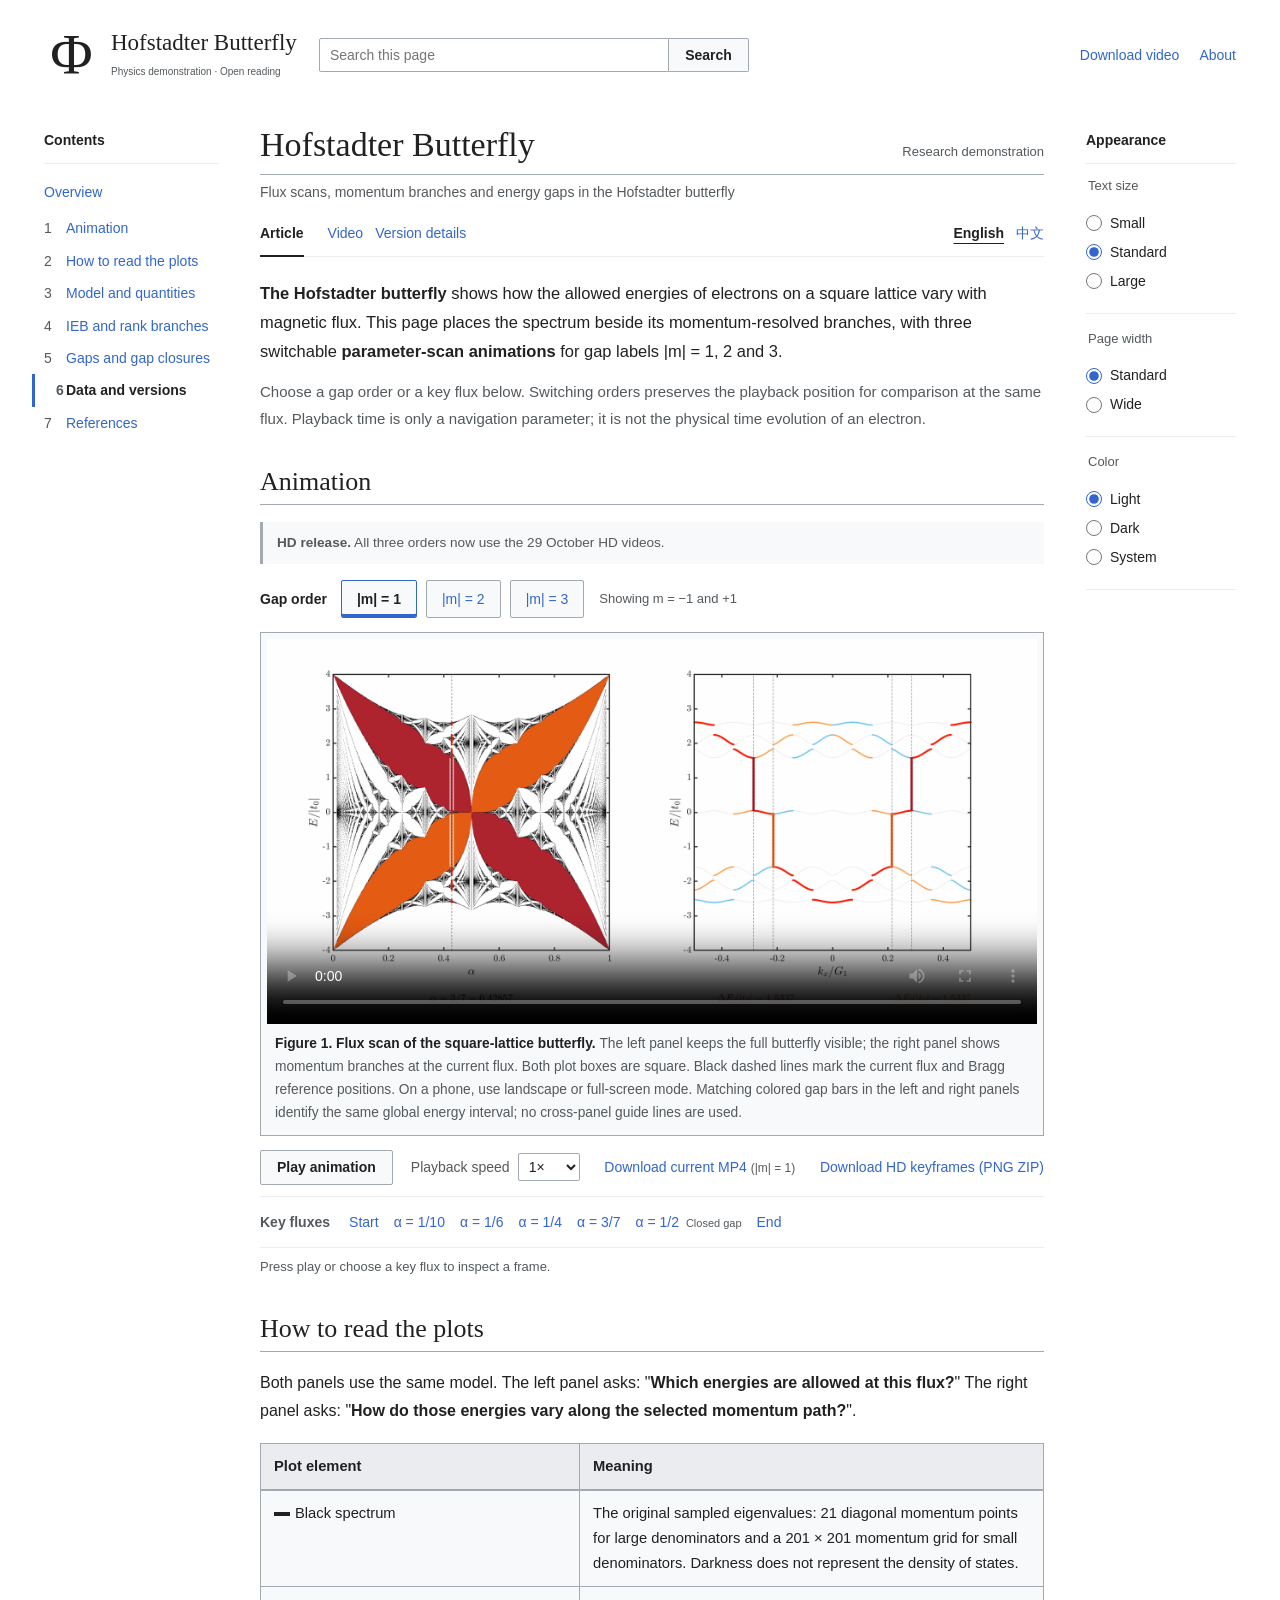
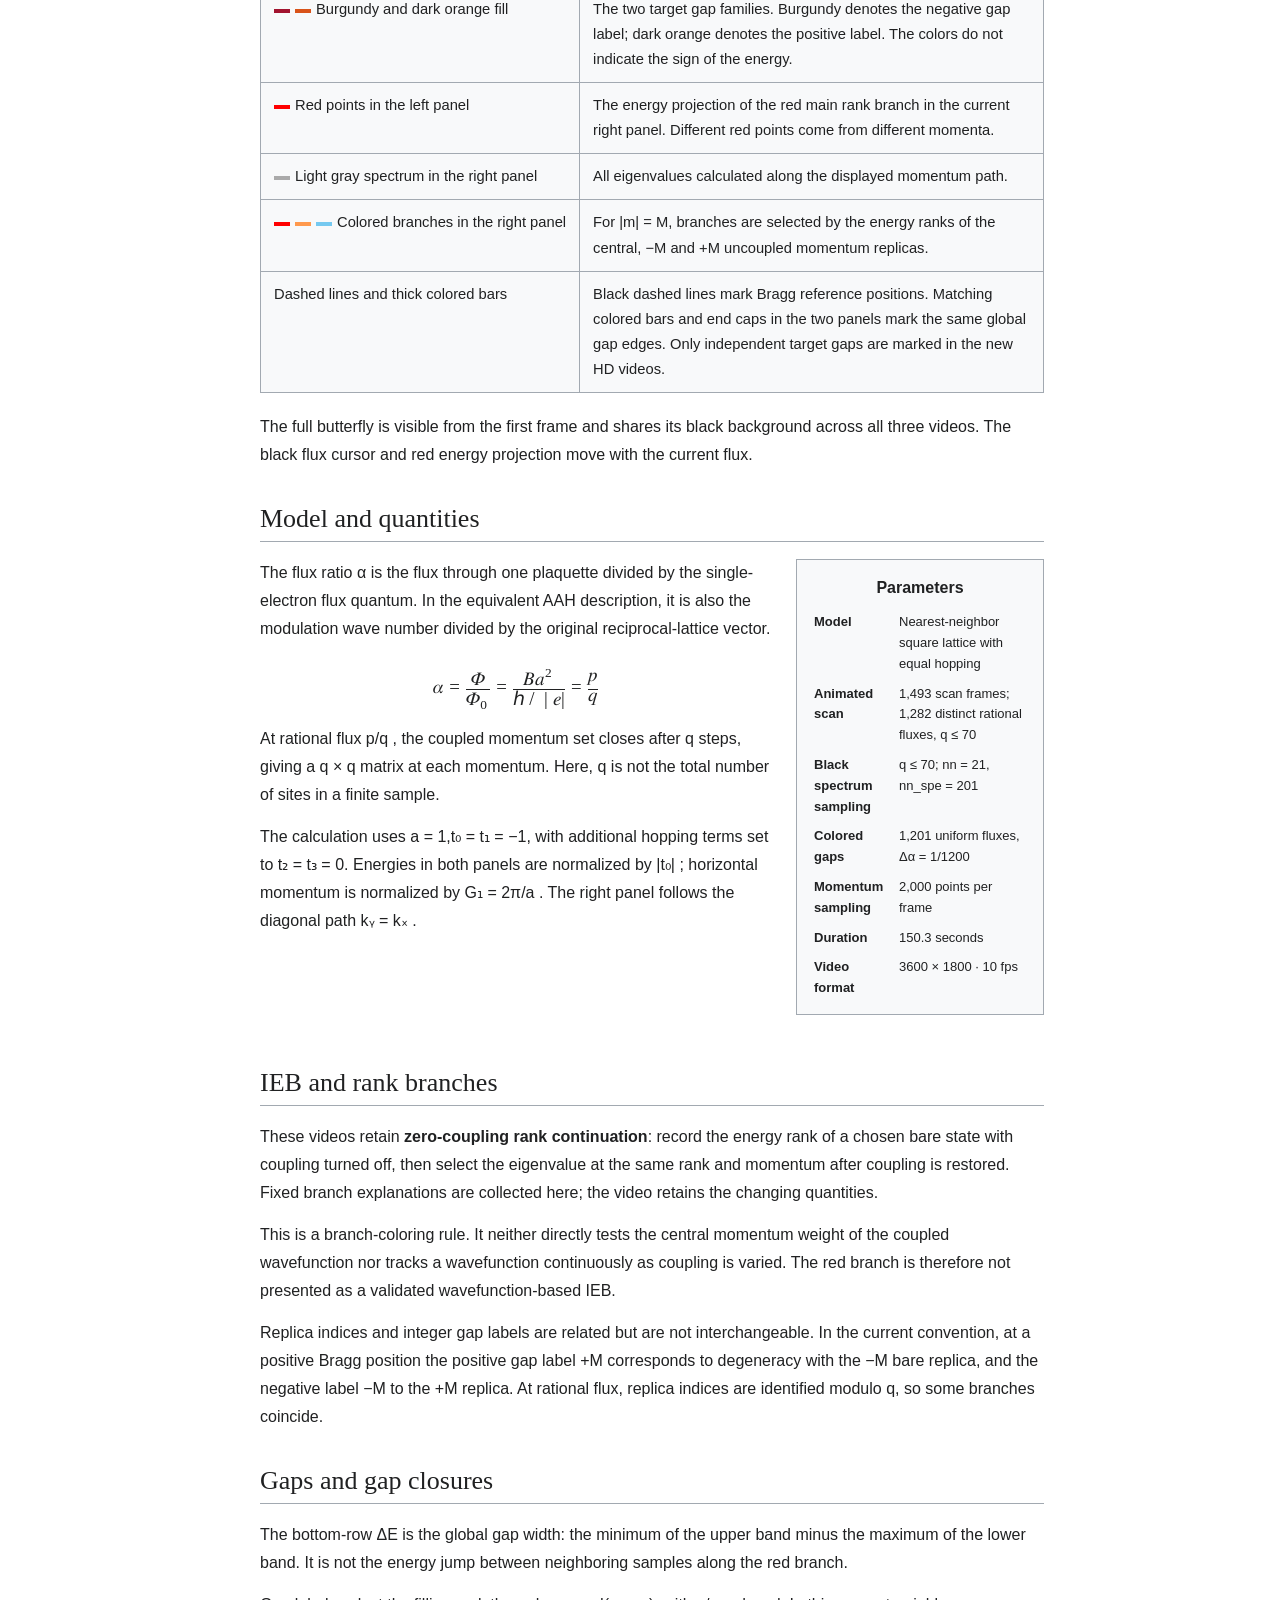
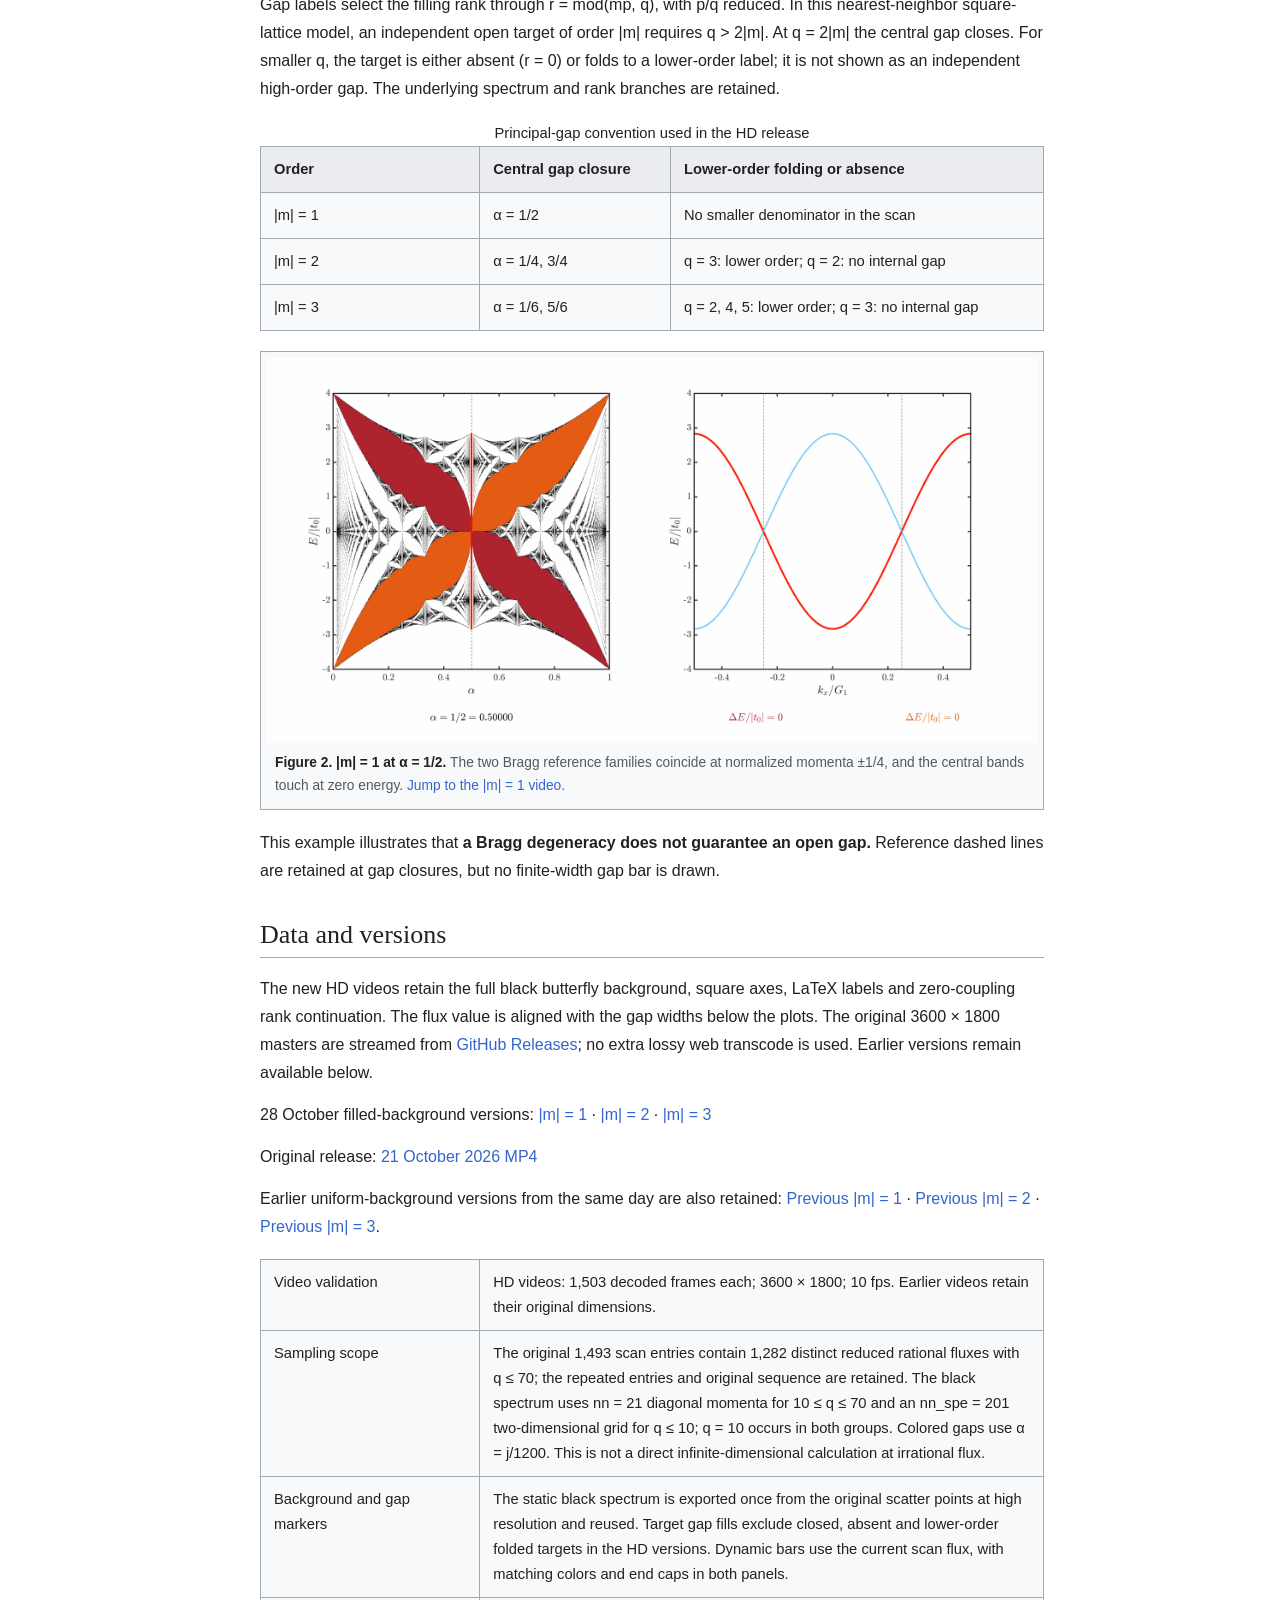
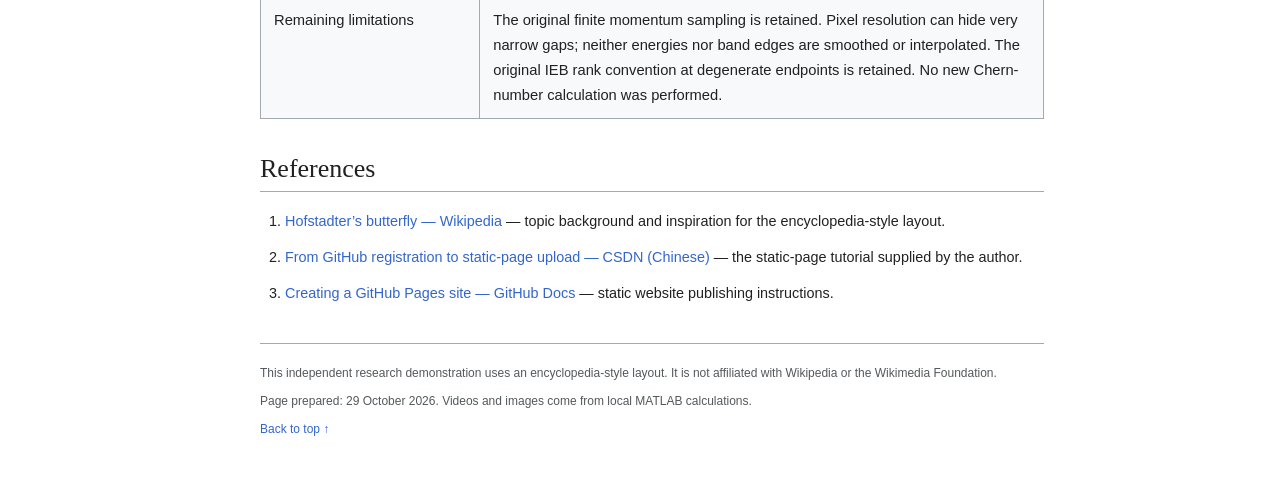
==== index.html @ 7a1a36c1 "Seek exactly to the final MATLAB video frame" ====
<!DOCTYPE html>

<html data-font="standard" data-theme="light" data-width="standard" lang="en">
<head>
<meta charset="utf-8"/>
<meta content="width=device-width, initial-scale=1" name="viewport"/>
<meta content="Explore the Hofstadter butterfly: flux scans, IEB rank branches and global energy gaps." name="description"/>
<meta content="light dark" name="color-scheme"/>
<title>Hofstadter Butterfly · Flux Scan</title>
<link href="assets/favicon.svg" rel="icon" type="image/svg+xml"/>
<link href="style.css?v=20261029-hd3-end" rel="stylesheet"/>
<script defer="" src="app.js?v=20261029-hd3-end"></script>
<link href="index.html" hreflang="en" rel="alternate"/><link href="zh.html" hreflang="zh-CN" rel="alternate"/></head>
<body>
<a class="skip-link" href="#content">Skip to content</a>
<header class="site-header">
<button aria-controls="toc" aria-expanded="false" aria-label="Open contents" class="icon-button mobile-menu" id="toc-toggle">☰</button>
<a aria-label="Hofstadter butterfly home" class="wordmark" href="#top"><span aria-hidden="true" class="brand-symbol">Φ</span><span><strong>Hofstadter Butterfly</strong><small>Physics demonstration · Open reading</small></span></a>
<form class="search" id="search-form" role="search">
<label class="sr-only" for="site-search">Search this page</label>
<input aria-controls="search-results" autocomplete="off" id="site-search" placeholder="Search this page" type="search"/>
<button type="submit">Search</button>
<div class="search-results" hidden="" id="search-results" role="status"></div>
</form>
<nav aria-label="Page tools" class="header-links"><a class="current-video-download" download="" href="https://github.com/Decimator0715/butterfly-spectrum/releases/download/hd-20261029/butterfly-hd-order-1-20261029.mp4">Download video</a><a href="#about">About</a></nav>
<button aria-controls="appearance" aria-expanded="false" aria-label="Appearance settings" class="icon-button appearance-toggle" id="appearance-toggle">Aa</button>
</header>
<div class="page-layout" id="top">
<nav aria-label="Contents" class="contents" id="toc">
<div class="sidebar-title">Contents</div>
<a class="toc-top" href="#top">Overview</a>
<ol>
<li><a href="#demonstration">Animation</a></li>
<li><a href="#reading">How to read the plots</a></li>
<li><a href="#model">Model and quantities</a></li>
<li><a href="#ieb">IEB and rank branches</a></li>
<li><a href="#gaps">Gaps and gap closures</a></li>
<li><a href="#provenance">Data and versions</a></li>
<li><a href="#references">References</a></li>
</ol>
</nav>
<main id="content">
<div class="article-heading"><h1>Hofstadter Butterfly</h1><span class="article-kind">Research demonstration</span></div>
<p class="subtitle">Flux scans, momentum branches and energy gaps in the Hofstadter butterfly</p>
<div class="article-tabs"><nav aria-label="Article views"><a class="selected" href="#top">Article</a><a href="#demonstration">Video</a></nav><a href="#provenance">Version details</a><nav aria-label="Language / 语言" class="language-switch"><a aria-current="page" data-language="en" href="index.html" hreflang="en" lang="en">English</a><a data-language="zh" href="zh.html" hreflang="zh-CN" lang="zh-CN">中文</a></nav></div>
<p class="lead"><strong>The Hofstadter butterfly</strong> shows how the allowed energies of electrons on a square lattice vary with magnetic flux. This page places the spectrum beside its momentum-resolved branches, with three switchable <strong>parameter-scan animations</strong> for gap labels |m| = 1, 2 and 3.</p>
<p class="intro-note">Choose a gap order or a key flux below. Switching orders preserves the playback position for comparison at the same flux. Playback time is only a navigation parameter; it is not the physical time evolution of an electron.</p>
<section aria-labelledby="demonstration-heading" data-search="animation video playback flux scan" id="demonstration">
<h2 id="demonstration-heading" tabindex="-1">Animation</h2>
<p class="version-note" id="video-version-note"><strong>HD release.</strong> All three orders now use the 29 October HD videos.</p><div aria-label="Choose gap order" class="order-switcher" role="group">
<span class="order-label">Gap order</span>
<button aria-pressed="true" data-format="3600 × 1800 · 10 fps" data-keyframes="assets/butterfly-hd-keyframes-1-20261029.zip" data-order="1" data-poster="assets/butterfly-hd-order-1-20261029.png" data-time-offset="1" data-video="https://github.com/Decimator0715/butterfly-spectrum/releases/download/hd-20261029/butterfly-hd-order-1-20261029.mp4" type="button">|m| = 1</button>
<button aria-pressed="false" data-format="3600 × 1800 · 10 fps" data-keyframes="assets/butterfly-hd-keyframes-2-20261029.zip" data-order="2" data-poster="assets/butterfly-hd-order-2-20261029.png" data-time-offset="1" data-video="https://github.com/Decimator0715/butterfly-spectrum/releases/download/hd-20261029/butterfly-hd-order-2-20261029.mp4" type="button">|m| = 2</button>
<button aria-pressed="false" data-format="3600 × 1800 · 10 fps" data-keyframes="assets/butterfly-hd-keyframes-3-20261029.zip" data-order="3" data-poster="assets/butterfly-hd-order-3-20261029.png" data-time-offset="1" data-video="https://github.com/Decimator0715/butterfly-spectrum/releases/download/hd-20261029/butterfly-hd-order-3-20261029.mp4" type="button">|m| = 3</button>
<span id="order-description">Showing m = −1 and +1</span>
</div>
<figure class="video-figure">
<video aria-describedby="video-caption" controls="" id="butterfly-video" playsinline="" poster="assets/butterfly-hd-order-1-20261029.png" preload="metadata">
<source src="https://github.com/Decimator0715/butterfly-spectrum/releases/download/hd-20261029/butterfly-hd-order-1-20261029.mp4" type="video/mp4"/>
            Your browser cannot play the embedded video. Use the MP4 download link below.
          </video>
<figcaption id="video-caption"><strong>Figure 1. Flux scan of the square-lattice butterfly. </strong>The left panel keeps the full butterfly visible; the right panel shows momentum branches at the current flux. Both plot boxes are square. Black dashed lines mark the current flux and Bragg reference positions. On a phone, use landscape or full-screen mode. Matching colored gap bars in the left and right panels identify the same global energy interval; no cross-panel guide lines are used.</figcaption>
</figure>
<div class="player-toolbar">
<button class="wiki-button" id="play-toggle" type="button">Play animation</button>
<label class="rate-label">Playback speed  <select aria-label="Playback speed" id="playback-rate"><option value="0.5">0.5×</option><option selected="" value="1">1×</option><option value="1.5">1.5×</option><option value="2">2×</option></select></label>
<a class="download-link current-video-download" download="" href="https://github.com/Decimator0715/butterfly-spectrum/releases/download/hd-20261029/butterfly-hd-order-1-20261029.mp4">Download current MP4  <span id="download-order">(|m| = 1)</span></a>
<a class="download-link" download="" href="assets/butterfly-hd-keyframes-1-20261029.zip" id="keyframe-download">Download HD keyframes (PNG ZIP)</a></div>
<div aria-label="Jump to key flux" class="chapter-navigation">
<span class="chapter-label">Key fluxes</span>
<button data-base-time="0.15" data-label="Start: α = 1/70" data-time="0.15" type="button">Start</button>
<button data-base-time="14.75" data-label="α = 1/10" data-time="15.75" type="button">α = 1/10</button>
<button data-base-time="24.95" data-label="α = 1/6" data-time="25.95" type="button">α = 1/6</button>
<button data-base-time="37.35" data-label="α = 1/4" data-time="38.35" type="button">α = 1/4</button>
<button data-base-time="64.05" data-label="α = 3/7" data-time="65.05" type="button">α = 3/7</button>
<button data-base-time="74.75" data-label="α = 1/2" data-time="75.75" type="button">α = 1/2 <small id="half-flux-state">Closed gap</small></button>
<button data-base-time="149.35" data-label="End: α = 69/70" data-time="150.35" type="button">End</button>
</div>
<p aria-live="polite" class="player-status" id="player-status" role="status">Press play or choose a key flux to inspect a frame.</p>
<noscript><p>JavaScript is disabled. Play the default video or download  <a href="https://github.com/Decimator0715/butterfly-spectrum/releases/download/hd-20261029/butterfly-hd-order-1-20261029.mp4">|m| = 1</a>,<a href="https://github.com/Decimator0715/butterfly-spectrum/releases/download/hd-20261029/butterfly-hd-order-2-20261029.mp4">|m| = 2</a>,<a href="https://github.com/Decimator0715/butterfly-spectrum/releases/download/hd-20261029/butterfly-hd-order-3-20261029.mp4">|m| = 3</a>.</p></noscript>
</section>
<section aria-labelledby="reading-heading" data-search="guide colors branches spectrum legend" id="reading">
<h2 id="reading-heading" tabindex="-1">How to read the plots</h2>
<p>Both panels use the same model. The left panel asks: "<strong>Which energies are allowed at this flux?</strong>" The right panel asks: "<strong>How do those energies vary along the selected momentum path?</strong>".</p>
<table class="wikitable legend-table"><caption class="sr-only">Plot elements and their physical meaning</caption><thead><tr><th scope="col">Plot element</th><th scope="col">Meaning</th></tr></thead><tbody>
<tr><th scope="row"><span class="swatch black"></span>Black spectrum</th><td>The original sampled eigenvalues: 21 diagonal momentum points for large denominators and a 201 × 201 momentum grid for small denominators. Darkness does not represent the density of states.</td></tr>
<tr><th scope="row"><span class="swatch wine"></span><span class="swatch orange"></span>Burgundy and dark orange fill</th><td>The two target gap families. Burgundy denotes the negative gap label; dark orange denotes the positive label. The colors do not indicate the sign of the energy.</td></tr>
<tr><th scope="row"><span class="swatch red"></span>Red points in the left panel</th><td>The energy projection of the red main rank branch in the current right panel. Different red points come from different momenta.</td></tr>
<tr><th scope="row"><span class="swatch gray"></span>Light gray spectrum in the right panel</th><td>All eigenvalues calculated along the displayed momentum path.</td></tr>
<tr><th scope="row"><span class="swatch red"></span><span class="swatch peach"></span><span class="swatch cyan"></span>Colored branches in the right panel</th><td>For |m| = M, branches are selected by the energy ranks of the central, −M and +M uncoupled momentum replicas.</td></tr>
<tr><th scope="row">Dashed lines and thick colored bars</th><td>Black dashed lines mark Bragg reference positions. Matching colored bars and end caps in the two panels mark the same global gap edges. Only independent target gaps are marked in the new HD videos.</td></tr>
</tbody></table>
<p>The full butterfly is visible from the first frame and shares its black background across all three videos. The black flux cursor and red energy projection move with the current flux.</p>
</section>
<section aria-labelledby="model-heading" data-search="model parameters alpha flux Harper units energy momentum" id="model">
<h2 id="model-heading" tabindex="-1">Model and quantities</h2>
<aside aria-label="Demonstration parameters" class="infobox"><h3>Parameters</h3><dl><dt>Model</dt><dd>Nearest-neighbor square lattice with equal hopping</dd><dt>Animated scan</dt><dd>1,493 scan frames; 1,282 distinct rational fluxes, q ≤ 70</dd><dt>Black spectrum sampling</dt><dd>q ≤ 70; nn = 21, nn_spe = 201</dd><dt>Colored gaps</dt><dd>1,201 uniform fluxes, Δα = 1/1200</dd><dt>Momentum sampling</dt><dd>2,000 points per frame</dd><dt>Duration</dt><dd>150.3 seconds</dd><dt>Video format</dt><dd id="video-format-value">3600 × 1800 · 10 fps</dd></dl></aside>
<p>The flux ratio  <var>α</var>  is the flux through one plaquette divided by the single-electron flux quantum. In the equivalent AAH description, it is also the modulation wave number divided by the original reciprocal-lattice vector.</p>
<div aria-label="Alpha equals flux divided by the flux quantum, and p divided by q" class="equation"><math display="block" xmlns="http://www.w3.org/1998/Math/MathML"><mi>α</mi><mo>=</mo><mfrac><mi>Φ</mi><msub><mi>Φ</mi><mn>0</mn></msub></mfrac><mo>=</mo><mfrac><mrow><mi>B</mi><msup><mi>a</mi><mn>2</mn></msup></mrow><mrow><mi>h</mi><mo>/</mo><mo>|</mo><mi>e</mi><mo>|</mo></mrow></mfrac><mo>=</mo><mfrac><mi>p</mi><mi>q</mi></mfrac></math></div>
<p>At rational flux  <var>p/q</var> , the coupled momentum set closes after  <var>q</var>  steps, giving a  <var>q × q</var>  matrix at each momentum. Here,  <var>q</var>  is not the total number of sites in a finite sample.</p>
<p>The calculation uses  <var>a = 1</var>,<var>t₀ = t₁ = −1</var>, with additional hopping terms set to  <var>t₂ = t₃ = 0</var>. Energies in both panels are normalized by  <var>|t₀|</var> ; horizontal momentum is normalized by  <var>G₁ = 2π/a</var> . The right panel follows the diagonal path  <var>kᵧ = kₓ</var> .</p>
</section>
<section aria-labelledby="ieb-heading" data-search="IEB rank branches replicas zero coupling weights" id="ieb">
<h2 id="ieb-heading" tabindex="-1">IEB and rank branches</h2>
<p>These videos retain <strong>zero-coupling rank continuation</strong>: record the energy rank of a chosen bare state with coupling turned off, then select the eigenvalue at the same rank and momentum after coupling is restored. Fixed branch explanations are collected here; the video retains the changing quantities.</p>
<p>This is a branch-coloring rule. It neither directly tests the central momentum weight of the coupled wavefunction nor tracks a wavefunction continuously as coupling is varied. The red branch is therefore not presented as a validated wavefunction-based IEB.</p>
<p>Replica indices and integer gap labels are related but are not interchangeable. In the current convention, at a positive Bragg position the positive gap label +M corresponds to degeneracy with the −M bare replica, and the negative label −M to the +M replica. At rational flux, replica indices are identified modulo q, so some branches coincide.</p>
</section>
<section aria-labelledby="gaps-heading" data-search="gap gaps closure Bragg half flux delta energy" id="gaps">
<h2 id="gaps-heading" tabindex="-1">Gaps and gap closures</h2>
<p>The bottom-row  <var>ΔE</var>  is the global gap width: the minimum of the upper band minus the maximum of the lower band. It is not the energy jump between neighboring samples along the red branch.</p>
<p>Gap labels select the filling rank through r = mod(mp, q), with p/q reduced. In this nearest-neighbor square-lattice model, an independent open target of order |m| requires q &gt; 2|m|. At q = 2|m| the central gap closes. For smaller q, the target is either absent (r = 0) or folds to a lower-order label; it is not shown as an independent high-order gap. The underlying spectrum and rank branches are retained.</p>
<table class="wikitable"><caption>Principal-gap convention used in the HD release</caption><thead><tr><th>Order</th><th>Central gap closure</th><th>Lower-order folding or absence</th></tr></thead><tbody><tr><th>|m| = 1</th><td>α = 1/2</td><td>No smaller denominator in the scan</td></tr><tr><th>|m| = 2</th><td>α = 1/4, 3/4</td><td>q = 3: lower order; q = 2: no internal gap</td></tr><tr><th>|m| = 3</th><td>α = 1/6, 5/6</td><td>q = 2, 4, 5: lower order; q = 3: no internal gap</td></tr></tbody></table>
<figure class="example-figure"><img alt="Half flux: two branches touch at zero energy; both target gap widths are zero." height="1800" loading="lazy" src="assets/butterfly-hd-order-1-half-20261029.png" width="3600"/><figcaption><strong>Figure 2. |m| = 1 at α = 1/2. </strong>The two Bragg reference families coincide at normalized momenta ±1/4, and the central bands touch at zero energy. <a data-seek="75.75" data-seek-order="1" href="#demonstration">Jump to the |m| = 1 video</a>.</figcaption></figure>
<p>This example illustrates that <strong>a Bragg degeneracy does not guarantee an open gap.</strong> Reference dashed lines are retained at gap closures, but no finite-width gap bar is drawn.</p>
</section>
<section aria-labelledby="provenance-heading" data-search="data version sampling validation source" id="provenance">
<h2 id="provenance-heading" tabindex="-1">Data and versions</h2>
<p>The new HD videos retain the full black butterfly background, square axes, LaTeX labels and zero-coupling rank continuation. The flux value is aligned with the gap widths below the plots. The original 3600 × 1800 masters are streamed from <a href="https://github.com/Decimator0715/butterfly-spectrum/releases/tag/hd-20261029">GitHub Releases</a>; no extra lossy web transcode is used. Earlier versions remain available below.</p><p>28 October filled-background versions: <a download="" href="assets/butterfly-filled-order-1-20261028.mp4">|m| = 1</a> · <a download="" href="assets/butterfly-filled-order-2-20261028.mp4">|m| = 2</a> · <a download="" href="assets/butterfly-filled-order-3-20261028.mp4">|m| = 3</a></p><p>Original release: <a download="" href="assets/butterfly-spectrum.mp4">21 October 2026 MP4</a></p>
<p>Earlier uniform-background versions from the same day are also retained: <a download="" href="assets/butterfly-order-1-20261028.mp4">Previous |m| = 1</a> · <a download="" href="assets/butterfly-order-2-20261028.mp4">Previous |m| = 2</a> · <a download="" href="assets/butterfly-order-3-20261028.mp4">Previous |m| = 3</a>.</p>
<table class="wikitable"><tbody><tr><th scope="row">Video validation</th><td>HD videos: 1,503 decoded frames each; 3600 × 1800; 10 fps. Earlier videos retain their original dimensions.</td></tr><tr><th scope="row">Sampling scope</th><td>The original 1,493 scan entries contain 1,282 distinct reduced rational fluxes with q ≤ 70; the repeated entries and original sequence are retained. The black spectrum uses nn = 21 diagonal momenta for 10 ≤ q ≤ 70 and an nn_spe = 201 two-dimensional grid for q ≤ 10; q = 10 occurs in both groups. Colored gaps use α = j/1200. This is not a direct infinite-dimensional calculation at irrational flux.</td></tr><tr><th scope="row">Background and gap markers</th><td>The static black spectrum is exported once from the original scatter points at high resolution and reused. Target gap fills exclude closed, absent and lower-order folded targets in the HD versions. Dynamic bars use the current scan flux, with matching colors and end caps in both panels.</td></tr><tr><th scope="row">Remaining limitations</th><td>The original finite momentum sampling is retained. Pixel resolution can hide very narrow gaps; neither energies nor band edges are smoothed or interpolated. The original IEB rank convention at degenerate endpoints is retained. No new Chern-number calculation was performed.</td></tr></tbody></table>
</section>
<section aria-labelledby="references-heading" data-search="references links GitHub Pages tutorial wiki" id="references">
<h2 id="references-heading" tabindex="-1">References</h2>
<ol class="references"><li><a href="https://en.wikipedia.org/wiki/Hofstadter%27s_butterfly" rel="noopener noreferrer" target="_blank">Hofstadter’s butterfly — Wikipedia</a> — topic background and inspiration for the encyclopedia-style layout.</li><li><a href="https://blog.csdn.net/qq_52793095/article/details/134743440" rel="noopener noreferrer" target="_blank">From GitHub registration to static-page upload — CSDN (Chinese)</a> — the static-page tutorial supplied by the author.</li><li><a href="https://docs.github.com/en/pages/getting-started-with-github-pages/creating-a-github-pages-site" rel="noopener noreferrer" target="_blank">Creating a GitHub Pages site — GitHub Docs</a> — static website publishing instructions.</li></ol>
</section>
<footer class="article-footer" id="about"><p>This independent research demonstration uses an encyclopedia-style layout. It is not affiliated with Wikipedia or the Wikimedia Foundation.</p><p>Page prepared: <time datetime="2026-10-29">29 October 2026</time>. Videos and images come from local MATLAB calculations.</p><a href="#top">Back to top ↑</a></footer>
</main>
<aside aria-label="Appearance settings" class="appearance" id="appearance">
<div class="sidebar-title">Appearance</div>
<fieldset><legend>Text size</legend><label><input name="font" type="radio" value="small"/>Small</label><label><input checked="" name="font" type="radio" value="standard"/>Standard</label><label><input name="font" type="radio" value="large"/>Large</label></fieldset>
<fieldset><legend>Page width</legend><label><input checked="" name="width" type="radio" value="standard"/>Standard</label><label><input name="width" type="radio" value="wide"/>Wide</label></fieldset>
<fieldset><legend>Color</legend><label><input checked="" name="theme" type="radio" value="light"/>Light</label><label><input name="theme" type="radio" value="dark"/>Dark</label><label><input name="theme" type="radio" value="system"/>System</label></fieldset>
</aside>
</div>
<button aria-label="Close sidebar" class="page-backdrop" hidden="" id="page-backdrop"></button>
</body>
</html>
---- style.css ----
/* Buildless, local-first encyclopedia layout. All fonts use local fallbacks. */
:root{--background:#fff;--surface:#f8f9fa;--text:#202122;--muted:#54595d;--border:#a2a9b1;--subtle:#eaecf0;--link:#36c;--link-hover:#447ff5;--active:#36c;--body-size:16px;--page-width:1536px;color-scheme:light}
html[data-theme=dark]{--background:#101418;--surface:#20262c;--text:#eaecf0;--muted:#b4bdc4;--border:#72777d;--subtle:#40464d;--link:#88a3e8;--link-hover:#b5c8ff;--active:#88a3e8;color-scheme:dark}
@media(prefers-color-scheme:dark){html[data-theme=system]{--background:#101418;--surface:#20262c;--text:#eaecf0;--muted:#b4bdc4;--border:#72777d;--subtle:#40464d;--link:#88a3e8;--link-hover:#b5c8ff;--active:#88a3e8;color-scheme:dark}}
html[data-font=small]{--body-size:14px}html[data-font=large]{--body-size:18px}html[data-width=wide]{--page-width:1840px}
*{box-sizing:border-box}html{scroll-behavior:smooth;scroll-padding-top:30px}body{margin:0;background:var(--background);color:var(--text);font:var(--body-size)/1.75 -apple-system,BlinkMacSystemFont,"Segoe UI","Microsoft YaHei","Noto Sans CJK SC",sans-serif}
a{color:var(--link);text-decoration:none}a:hover{text-decoration:underline}button,input,select{font:inherit}button,a,input,select{touch-action:manipulation}button{cursor:pointer}button:disabled{cursor:wait;opacity:.6}button:focus-visible,a:focus-visible,input:focus-visible,select:focus-visible{outline:2px solid var(--active);outline-offset:3px}
.sr-only{position:absolute;width:1px;height:1px;padding:0;overflow:hidden;clip:rect(0,0,0,0);white-space:nowrap;border:0}.skip-link{position:fixed;top:-70px;left:20px;background:var(--background);z-index:100;padding:8px 14px;border:1px solid var(--border)}.skip-link:focus{top:12px}
.site-header{max-width:var(--page-width);padding:24px 44px 26px;margin:auto;display:flex;align-items:center;gap:36px;min-height:112px}.wordmark{display:flex;align-items:center;gap:12px;flex-shrink:0;color:var(--text)}.wordmark:hover{text-decoration:none}.brand-symbol{font:58px/.9 Georgia,"Times New Roman",serif;color:var(--text);width:55px;text-align:center}.wordmark strong{display:block;font:27px/1.2 Georgia,"Songti SC",SimSun,serif;letter-spacing:4px}.wordmark small{display:block;font-size:11px;letter-spacing:1px;color:var(--muted);margin-top:6px}
.search{position:relative;display:flex;width:min(430px,38vw);margin-left:22px;height:34px}.search input{border:1px solid var(--border);background:var(--background);color:var(--text);width:100%;min-width:70px;padding:4px 10px;font-size:14px;border-radius:2px 0 0 2px}.search button,.wiki-button{border:1px solid var(--border);background:var(--surface);color:var(--text);font-weight:600;padding:4px 16px;border-radius:0 2px 2px 0;white-space:nowrap;font-size:14px}.search button{border-left:0}.search button:hover,.wiki-button:hover{background:var(--subtle)}.search-results{position:absolute;top:39px;left:0;right:0;background:var(--background);border:1px solid var(--border);padding:10px 14px;font-size:14px;z-index:30;box-shadow:0 2px 5px #0002}.search-results a{display:block;padding:4px 0}.header-links{margin-left:auto;display:flex;gap:20px;font-size:14px;white-space:nowrap}.icon-button{border:0;background:transparent;color:var(--text);padding:6px 8px;font-size:20px;line-height:1.2}.mobile-menu,.appearance-toggle{display:none}
.page-layout{max-width:var(--page-width);margin:auto;padding:10px 44px 60px;display:grid;grid-template-columns:174px minmax(0,1fr) 150px;gap:42px;align-items:start}.contents,.appearance{position:sticky;top:30px;font-size:14px;line-height:1.5;padding-top:8px}.sidebar-title{border-bottom:1px solid var(--subtle);padding:0 0 12px;margin-bottom:12px;font-weight:700;color:var(--text)}.contents a{display:block;padding:5px 0;line-height:1.6}.contents ol{list-style:none;counter-reset:toc;padding:0;margin:4px 0}.contents li{counter-increment:toc;position:relative}.contents li>a{padding-left:22px}.contents li>a:before{content:counter(toc);position:absolute;left:0;color:var(--muted)}.contents a[aria-current=location]{color:var(--text);font-weight:650;border-left:3px solid var(--active);margin-left:-12px;padding-left:9px}.contents li>a[aria-current=location]{padding-left:31px}.contents li>a[aria-current=location]:before{left:12px}
main{min-width:0}.article-heading{display:flex;align-items:baseline;justify-content:space-between;gap:16px;border-bottom:1px solid var(--border);padding-bottom:6px}h1,h2{font-family:Georgia,"Noto Serif CJK SC","Songti SC",SimSun,serif;font-weight:400;line-height:1.35;color:var(--text)}h1{font-size:34px;margin:0}.article-kind{font-size:13px;color:var(--muted);white-space:nowrap}.subtitle{margin:5px 0 17px;font-size:14px;color:var(--muted)}.article-tabs{display:flex;justify-content:space-between;align-items:center;border-bottom:1px solid var(--subtle);font-size:14px;padding-bottom:10px;margin-bottom:22px}.article-tabs nav{display:flex;gap:24px}.article-tabs .selected{position:relative;color:var(--text);font-weight:600}.article-tabs .selected:after{content:"";position:absolute;height:2px;background:var(--text);bottom:-11px;left:0;right:0}p{margin:0 0 14px}.lead{font-size:1.03em}.intro-note{color:var(--muted);font-size:.94em}h2{font-size:26px;border-bottom:1px solid var(--border);margin:32px 0 17px;padding-bottom:5px}h2:focus{outline:none}section{scroll-margin-top:25px}figure{margin:0}figcaption{font-size:.86em;color:var(--muted);line-height:1.65}figcaption strong{font-weight:600;color:var(--text)}
.video-figure{border:1px solid var(--border);padding:6px;background:var(--surface)}video{display:block;width:100%;height:auto;aspect-ratio:2/1;background:#fff}video:fullscreen{object-fit:contain;background:#000}.video-figure figcaption{padding:9px 8px 5px}.player-toolbar{display:flex;align-items:center;gap:18px;flex-wrap:wrap;padding:14px 0 11px;font-size:14px}.wiki-button{border-radius:2px;min-height:34px}.rate-label{display:flex;align-items:center;gap:8px;color:var(--muted)}select{font-size:14px;color:var(--text);background:var(--background);border:1px solid var(--border);padding:4px 6px;border-radius:2px}.download-link{margin-left:auto;white-space:nowrap}.download-link span{color:var(--muted);font-size:12px}.chapter-navigation{border-top:1px solid var(--subtle);border-bottom:1px solid var(--subtle);padding:10px 0;display:flex;gap:7px 15px;align-items:center;flex-wrap:wrap;font-size:14px}.chapter-label{font-weight:600;color:var(--muted);margin-right:4px}.chapter-navigation button{background:none;border:0;color:var(--link);padding:3px 0}.chapter-navigation button:hover{text-decoration:underline}.chapter-navigation button.active{color:var(--text);font-weight:650}.chapter-navigation small{color:var(--muted);font-size:11px;margin-left:3px}.player-status{font-size:13px;color:var(--muted);margin:8px 0 0;min-height:23px}.player-status.error{color:#b32424}
.wikitable{width:100%;border-collapse:collapse;font-size:.92em;margin:18px 0 20px;background:var(--surface);line-height:1.7}.wikitable th,.wikitable td{border:1px solid var(--border);padding:10px 13px;vertical-align:top;text-align:left}.wikitable thead th{background:var(--subtle);font-weight:650}.wikitable tbody th{width:28%;font-weight:500}.legend-table tbody th{width:30%;white-space:nowrap}.swatch{display:inline-block;width:16px;height:4px;vertical-align:middle;margin-right:5px;background:var(--muted)}.swatch.black{background:#202122}.swatch.wine{background:#a2142f}.swatch.orange{background:#d95319}.swatch.red{background:red}.swatch.gray{background:#aaa}.swatch.peach{background:#ff994d}.swatch.cyan{background:#75c9f0}
.infobox{float:right;width:248px;border:1px solid var(--border);padding:15px 17px;background:var(--surface);margin:0 0 18px 24px;font-size:13px;line-height:1.6}.infobox h3{font-family:inherit;text-align:center;font-size:16px;margin:0 0 12px}.infobox dl{display:grid;grid-template-columns:78px 1fr;gap:9px 7px;margin:0}.infobox dt{font-weight:650}.infobox dd{margin:0}.equation{padding:12px 0 16px;overflow-x:auto;text-align:center;font-size:1.18em}.equation math{margin:0 auto;white-space:nowrap}var{font-style:normal;white-space:normal}#model:after{content:"";display:block;clear:both}.example-figure{border:1px solid var(--border);background:var(--surface);padding:6px;margin:19px 0}.example-figure img{display:block;width:100%;height:auto;background:#fff}.example-figure figcaption{padding:9px 8px 5px}.references{padding-left:25px;font-size:.9em;line-height:1.8}.references li{margin-bottom:10px}.article-footer{border-top:1px solid var(--border);margin-top:36px;padding-top:19px;color:var(--muted);font-size:12px}.article-footer p{margin-bottom:7px}
.appearance fieldset{border:0;border-bottom:1px solid var(--subtle);margin:0 0 15px;padding:0 0 13px}.appearance legend{font-size:13px;color:var(--muted);margin-bottom:9px}.appearance label{display:flex;align-items:center;gap:8px;margin:8px 0;cursor:pointer}.appearance input{accent-color:var(--active);width:16px;height:16px;margin:0}.page-backdrop{display:none}
@media(min-width:1700px){.page-layout{grid-template-columns:190px minmax(0,1fr) 170px;gap:50px}}
@media(max-width:1250px){.site-header{padding-left:30px;padding-right:30px;gap:25px}.page-layout{padding-left:30px;padding-right:30px;grid-template-columns:150px minmax(0,1fr);gap:32px}.appearance-toggle{display:block}.appearance{display:none;position:fixed;right:25px;top:90px;width:210px;background:var(--background);border:1px solid var(--border);padding:18px 22px;z-index:60;max-height:calc(100vh - 110px);overflow:auto}.appearance.open{display:block}.search{margin-left:0;width:370px}.header-links{gap:15px}}
@media(max-width:850px){.site-header{padding:20px 22px;gap:15px;min-height:95px;flex-wrap:wrap}.brand-symbol{font-size:45px;width:42px}.wordmark strong{font-size:24px}.wordmark small{font-size:10px}.header-links{display:none}.search{width:100%;order:5;margin-top:5px;height:36px}.appearance-toggle{margin-left:auto}.mobile-menu{display:block}.page-layout{display:block;padding:14px 24px 45px}.contents{display:none;position:fixed;top:0;left:0;height:100dvh;width:255px;background:var(--background);padding:30px 25px;z-index:70;overflow:auto;border-right:1px solid var(--border)}.contents.open{display:block}.contents .sidebar-title{padding-top:6px}.page-backdrop:not([hidden]){display:block;position:fixed;inset:0;background:#0005;border:0;z-index:50}.appearance{right:16px;top:72px;z-index:70}.article-heading h1{font-size:30px}.subtitle{margin-bottom:14px}.article-tabs{margin-bottom:18px}h2{font-size:24px;margin-top:29px}.player-toolbar{gap:10px 18px}.download-link{margin-left:0}.infobox{width:225px}.legend-table tbody th{white-space:normal}.wikitable{font-size:.88em}}
@media(max-width:500px){.site-header{padding:16px 14px}.wordmark{gap:8px}.wordmark strong{font-size:22px}.page-layout{padding:10px 16px 35px}.article-kind{font-size:12px}.article-tabs nav{gap:20px}.lead{font-size:1em}.infobox{float:none;width:100%;margin:15px 0 20px}.wikitable th,.wikitable td{padding:9px 10px}.legend-table tbody th{width:34%}.player-toolbar{font-size:13px}.download-link{width:100%;padding-top:3px}.video-figure{padding:3px}.chapter-navigation{gap:5px 14px}.chapter-label{width:100%}.equation{font-size:1.15em}.header-links{display:none}}
@media(prefers-reduced-motion:reduce){html{scroll-behavior:auto}}
@media print{.site-header,.contents,.appearance,.article-tabs,.player-toolbar,.chapter-navigation,.player-status,.page-backdrop{display:none!important}.page-layout{display:block;max-width:none;padding:0}body{color:#000;background:#fff;font-size:11pt}h2{break-after:avoid}figure,table{break-inside:avoid}a{color:#000}.article-footer{font-size:9pt}}

.order-switcher{display:flex;align-items:center;flex-wrap:wrap;gap:9px;padding:2px 0 14px;font-size:14px}.order-label{font-weight:600;margin-right:5px}.order-switcher button{border:1px solid var(--border);background:var(--surface);color:var(--link);border-radius:2px;padding:6px 15px;min-height:36px}.order-switcher button:hover{background:var(--subtle)}.order-switcher button[aria-pressed=true]{border-color:var(--active);color:var(--text);box-shadow:inset 0 -3px var(--active);font-weight:650}#order-description{font-size:13px;color:var(--muted);margin-left:6px}@media(max-width:500px){.order-switcher{gap:8px}.order-label{width:100%}#order-description{width:100%;margin-left:0}}

/* English-default bilingual edition; retain the encyclopedia layout. */
html[lang=en] .wordmark strong{font-size:23px;letter-spacing:0}
html[lang=en] .wordmark small{letter-spacing:0;font-size:10px}
html[lang=en] .site-header{gap:22px}
html[lang=en] .search{margin-left:0;flex:1;max-width:430px}
.article-tabs{flex-wrap:wrap;gap:12px}
.article-tabs .language-switch{margin-left:auto;gap:12px;white-space:nowrap}
.language-switch [aria-current=page]{color:var(--text);font-weight:700;text-decoration:underline;text-underline-offset:5px}
.version-note{border-left:3px solid var(--border);background:var(--surface);padding:10px 14px;font-size:.85em;line-height:1.6;color:var(--muted)}
@media(max-width:850px){html[lang=en] .search{flex-basis:100%;max-width:none}.article-heading{flex-wrap:wrap;gap:4px}html[lang=en] .wordmark strong{font-size:21px}}
@media(max-width:500px){html[lang=en] .wordmark strong{font-size:18px}html[lang=en] .brand-symbol{font-size:34px;width:28px}html[lang=en] .site-header{gap:8px}.article-tabs .language-switch{margin-left:0}.article-tabs{column-gap:18px}}
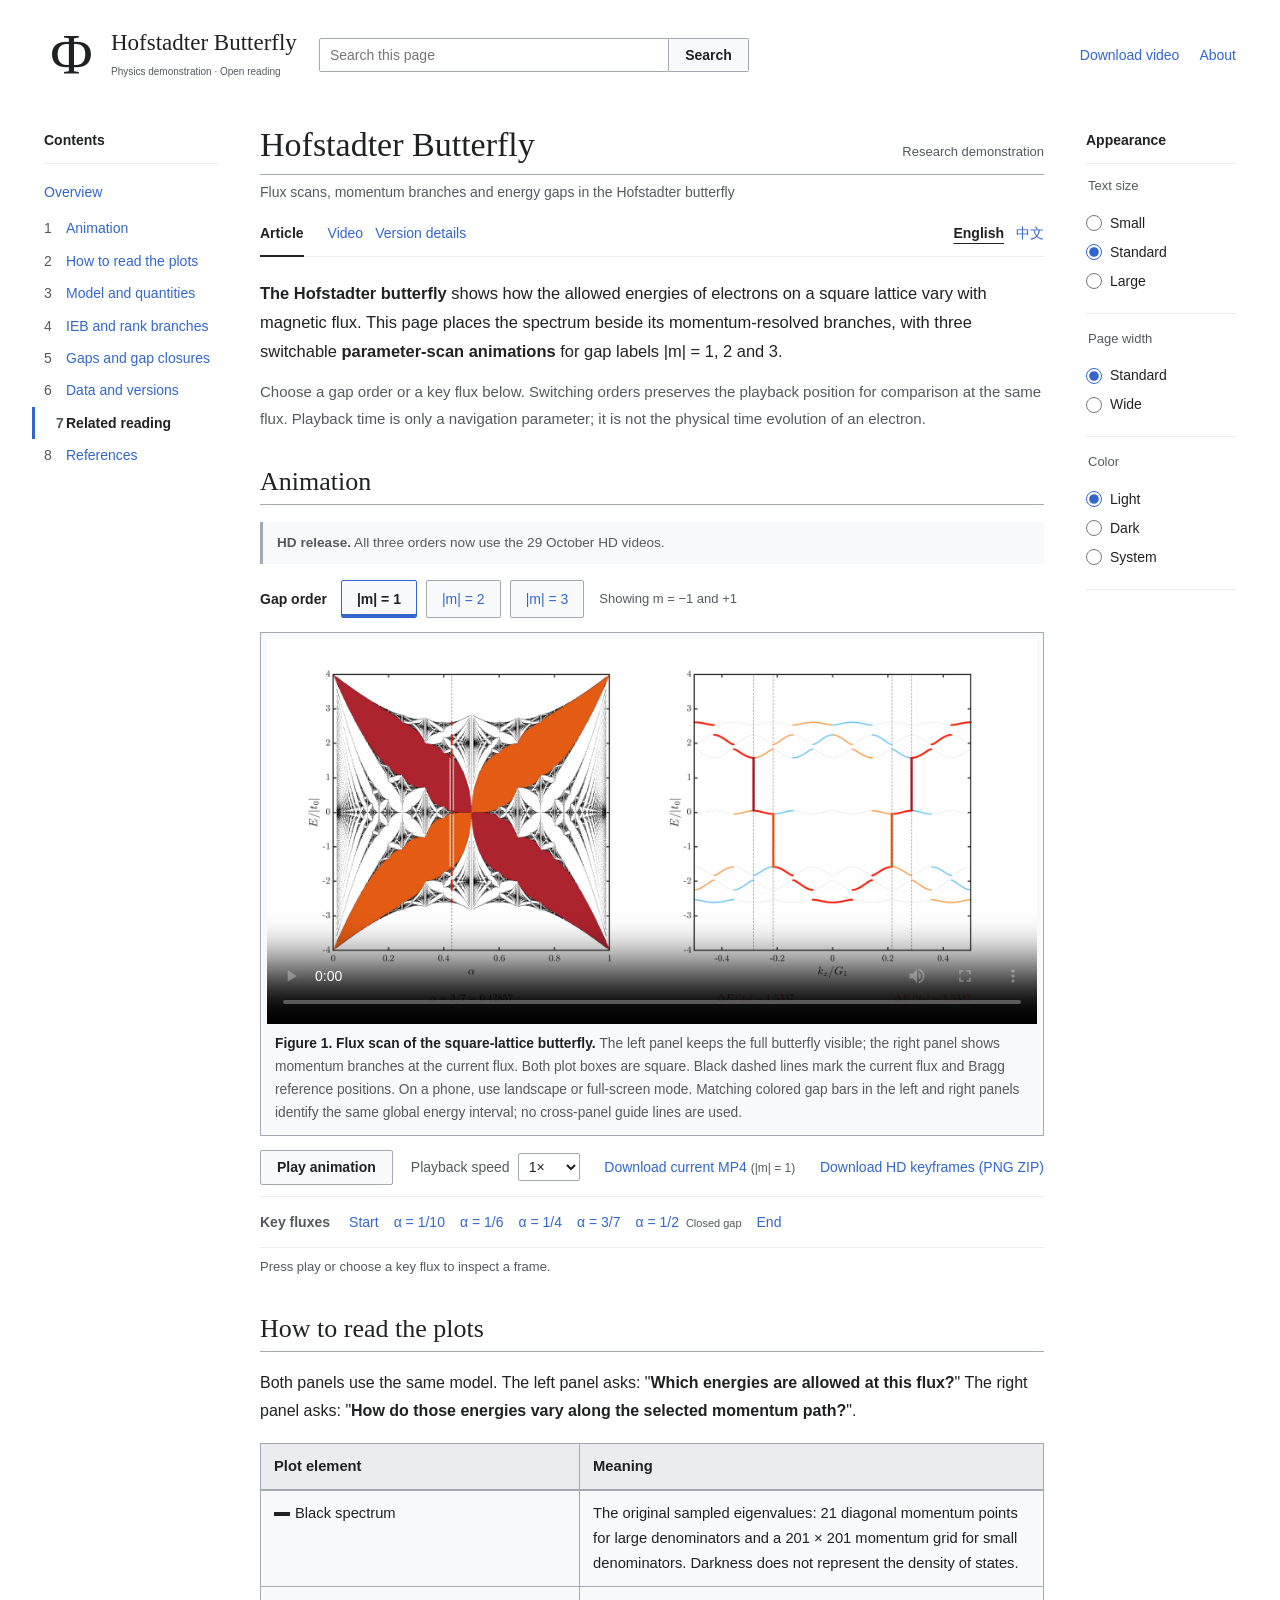
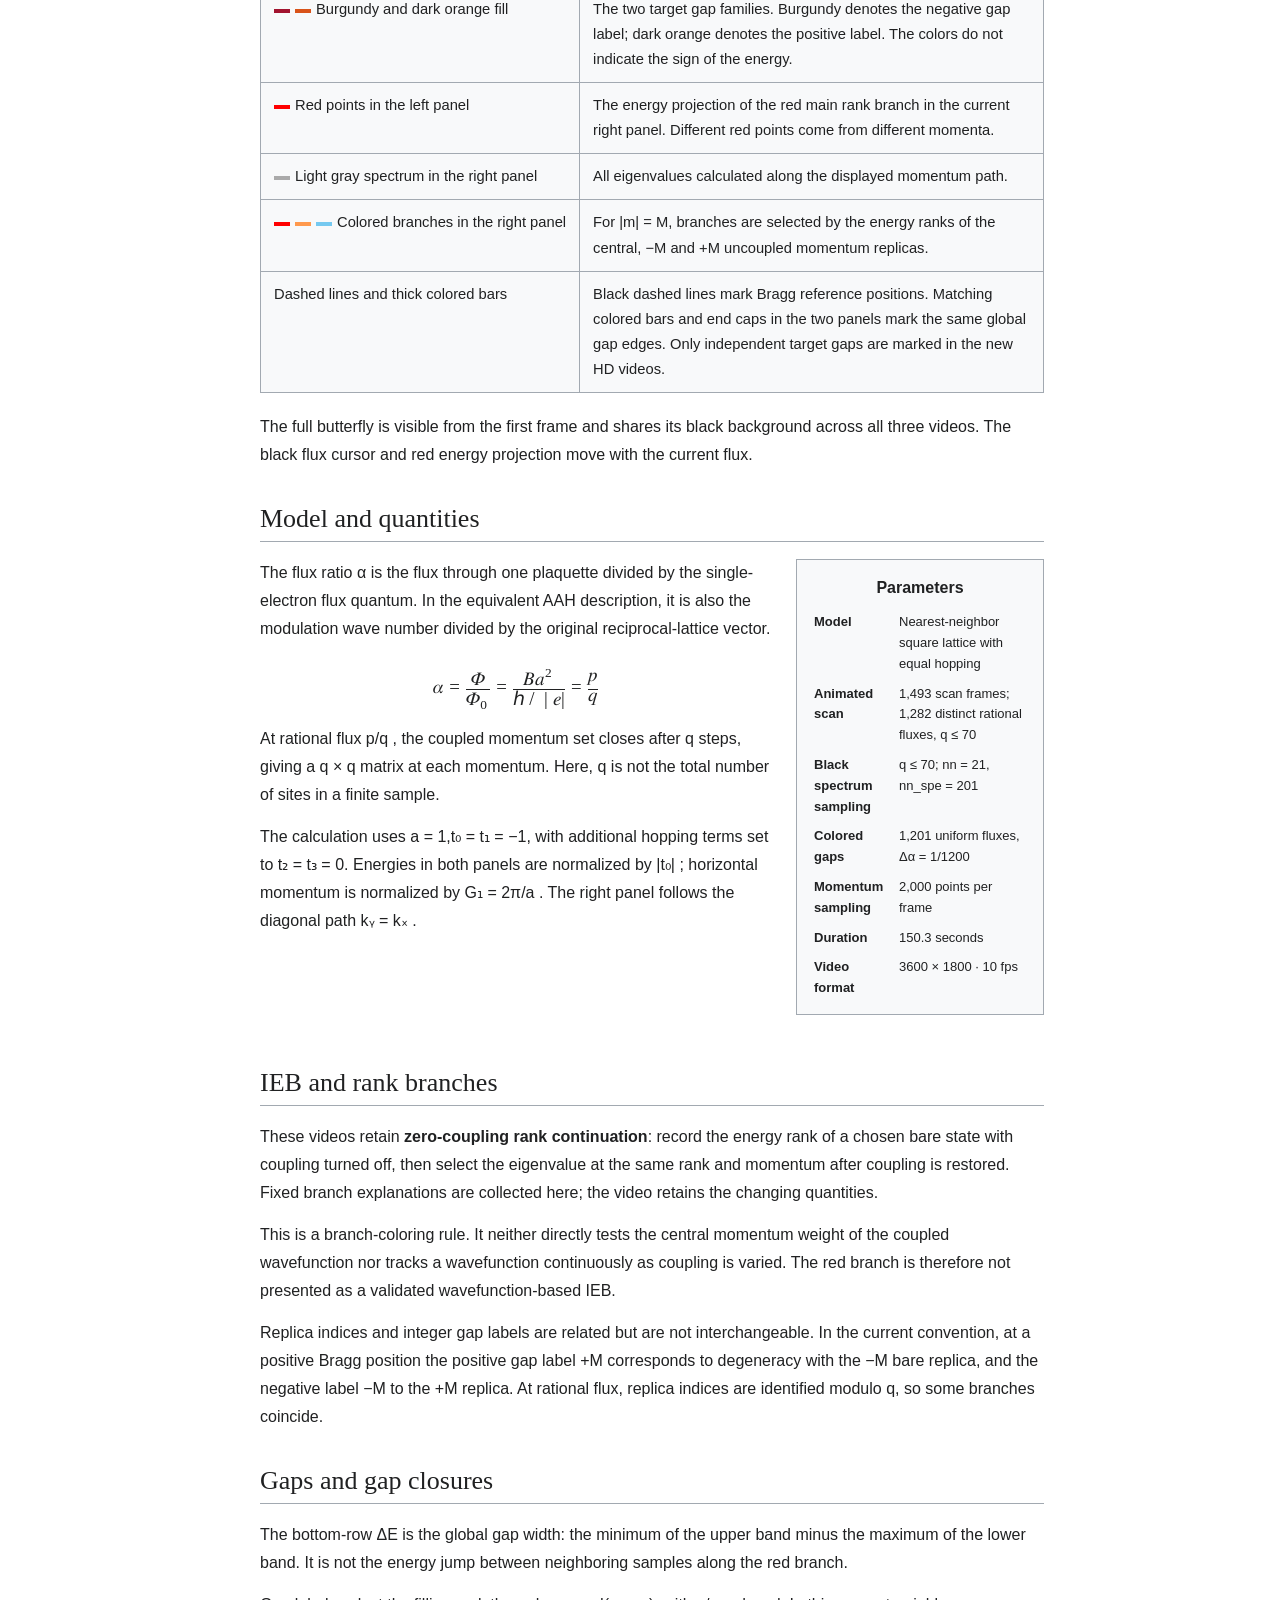
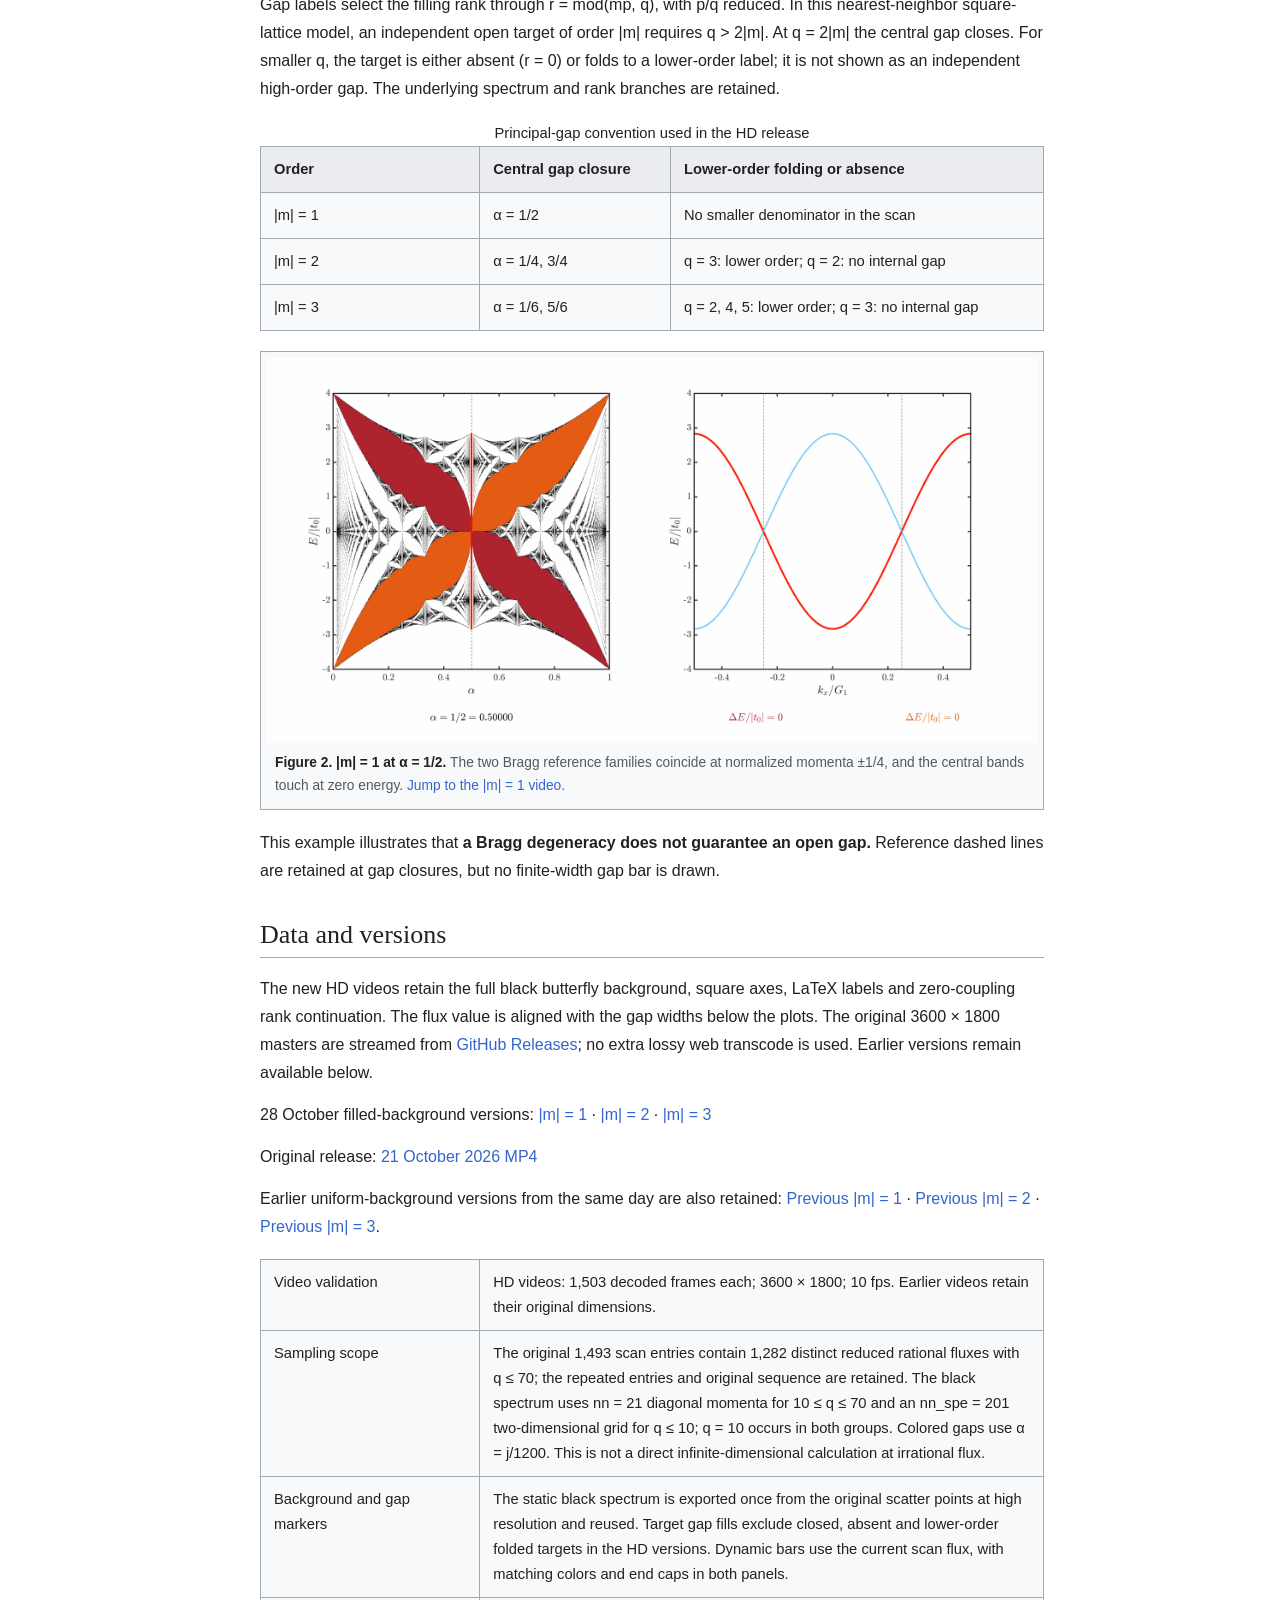
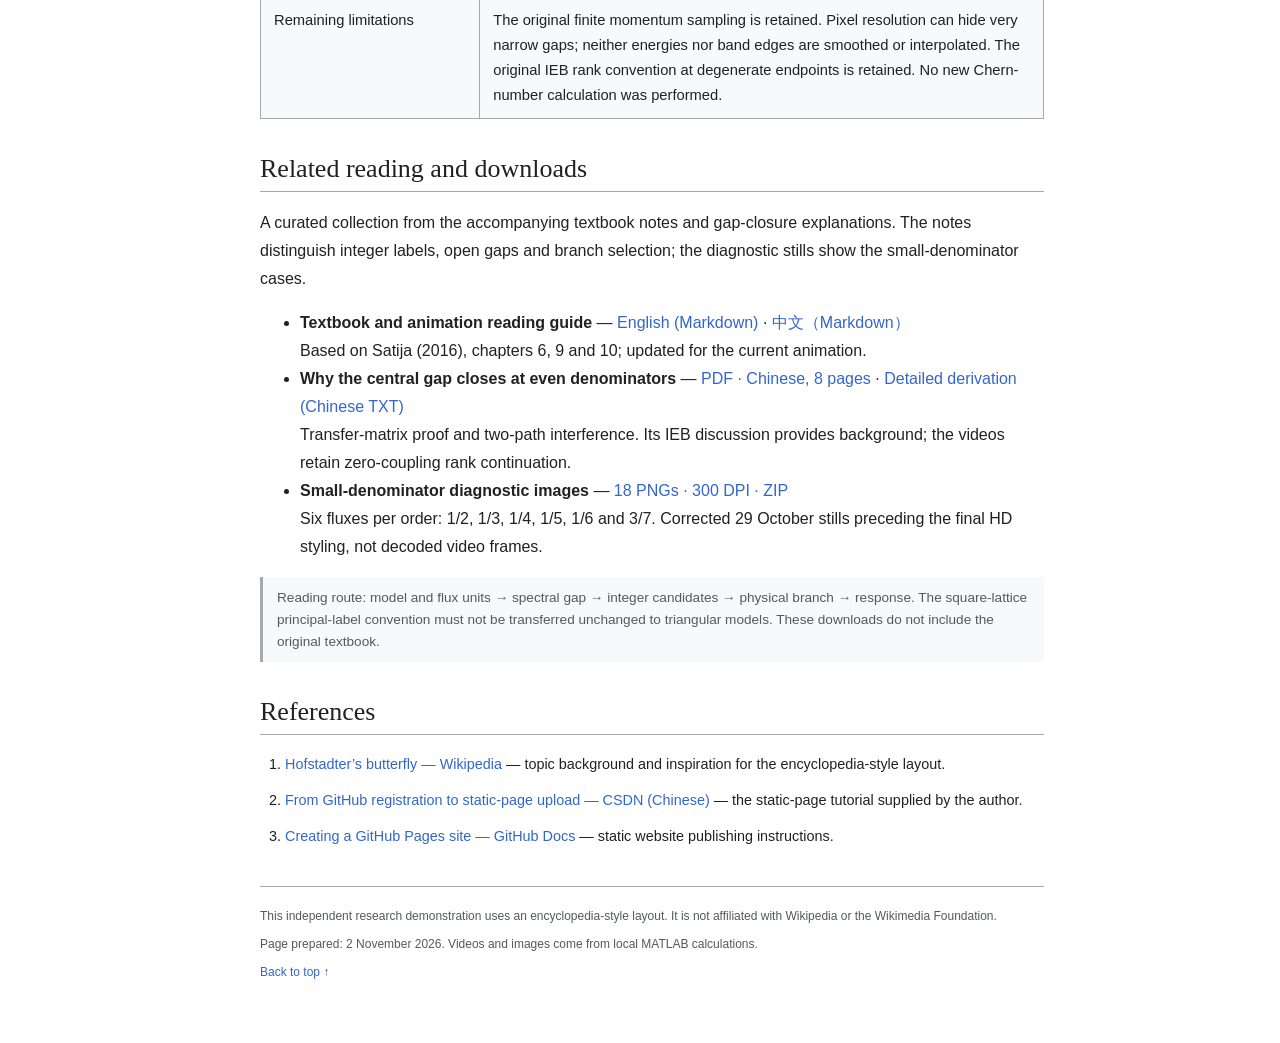
==== commit b709af02: "Add bilingual reading guides and central-gap reference downloads" ====
--- a/index.html
+++ b/index.html
@@ -8,8 +8,8 @@
 <meta content="light dark" name="color-scheme"/>
 <title>Hofstadter Butterfly · Flux Scan</title>
 <link href="assets/favicon.svg" rel="icon" type="image/svg+xml"/>
-<link href="style.css?v=20261029-hd3-end" rel="stylesheet"/>
-<script defer="" src="app.js?v=20261029-hd3-end"></script>
+<link href="style.css?v=20261102-resources" rel="stylesheet"/>
+<script defer="" src="app.js?v=20261102-resources"></script>
 <link href="index.html" hreflang="en" rel="alternate"/><link href="zh.html" hreflang="zh-CN" rel="alternate"/></head>
 <body>
 <a class="skip-link" href="#content">Skip to content</a>
@@ -36,7 +36,7 @@
 <li><a href="#ieb">IEB and rank branches</a></li>
 <li><a href="#gaps">Gaps and gap closures</a></li>
 <li><a href="#provenance">Data and versions</a></li>
-<li><a href="#references">References</a></li>
+<li id="related-toc"><a href="#related">Related reading</a></li><li><a href="#references">References</a></li>
 </ol>
 </nav>
 <main id="content">
@@ -120,11 +120,18 @@
 <p>Earlier uniform-background versions from the same day are also retained: <a download="" href="assets/butterfly-order-1-20261028.mp4">Previous |m| = 1</a> · <a download="" href="assets/butterfly-order-2-20261028.mp4">Previous |m| = 2</a> · <a download="" href="assets/butterfly-order-3-20261028.mp4">Previous |m| = 3</a>.</p>
 <table class="wikitable"><tbody><tr><th scope="row">Video validation</th><td>HD videos: 1,503 decoded frames each; 3600 × 1800; 10 fps. Earlier videos retain their original dimensions.</td></tr><tr><th scope="row">Sampling scope</th><td>The original 1,493 scan entries contain 1,282 distinct reduced rational fluxes with q ≤ 70; the repeated entries and original sequence are retained. The black spectrum uses nn = 21 diagonal momenta for 10 ≤ q ≤ 70 and an nn_spe = 201 two-dimensional grid for q ≤ 10; q = 10 occurs in both groups. Colored gaps use α = j/1200. This is not a direct infinite-dimensional calculation at irrational flux.</td></tr><tr><th scope="row">Background and gap markers</th><td>The static black spectrum is exported once from the original scatter points at high resolution and reused. Target gap fills exclude closed, absent and lower-order folded targets in the HD versions. Dynamic bars use the current scan flux, with matching colors and end caps in both panels.</td></tr><tr><th scope="row">Remaining limitations</th><td>The original finite momentum sampling is retained. Pixel resolution can hide very narrow gaps; neither energies nor band edges are smoothed or interpolated. The original IEB rank convention at degenerate endpoints is retained. No new Chern-number calculation was performed.</td></tr></tbody></table>
 </section>
-<section aria-labelledby="references-heading" data-search="references links GitHub Pages tutorial wiki" id="references">
+<section aria-labelledby="related-heading" data-search="reading resources textbook Harper closure diagnostic PDF 教材 资料 中央闭隙" id="related"><h2 id="related-heading" tabindex="-1">Related reading and downloads</h2>
+<p>A curated collection from the accompanying textbook notes and gap-closure explanations. The notes distinguish integer labels, open gaps and branch selection; the diagnostic stills show the small-denominator cases.</p>
+<ul>
+<li><strong>Textbook and animation reading guide</strong> — <a download="" href="assets/reading/butterfly-reading-en.md">English (Markdown)</a> · <a download="" href="assets/reading/butterfly-reading-zh.md">中文（Markdown）</a><br/>Based on Satija (2016), chapters 6, 9 and 10; updated for the current animation.</li>
+<li><strong>Why the central gap closes at even denominators</strong> — <a href="assets/reading/harper-central-gap-zh.pdf">PDF · Chinese, 8 pages</a> · <a download="" href="assets/reading/harper-central-gap-derivation-zh.txt">Detailed derivation (Chinese TXT)</a><br/>Transfer-matrix proof and two-path interference. Its IEB discussion provides background; the videos retain zero-coupling rank continuation.</li>
+<li><strong>Small-denominator diagnostic images</strong> — <a download="" href="assets/reading/principal-gap-diagnostics-300dpi.zip">18 PNGs · 300 DPI · ZIP</a><br/>Six fluxes per order: 1/2, 1/3, 1/4, 1/5, 1/6 and 3/7. Corrected 29 October stills preceding the final HD styling, not decoded video frames.</li>
+</ul>
+<p class="version-note">Reading route: model and flux units → spectral gap → integer candidates → physical branch → response. The square-lattice principal-label convention must not be transferred unchanged to triangular models. These downloads do not include the original textbook.</p></section><section aria-labelledby="references-heading" data-search="references links GitHub Pages tutorial wiki" id="references">
 <h2 id="references-heading" tabindex="-1">References</h2>
 <ol class="references"><li><a href="https://en.wikipedia.org/wiki/Hofstadter%27s_butterfly" rel="noopener noreferrer" target="_blank">Hofstadter’s butterfly — Wikipedia</a> — topic background and inspiration for the encyclopedia-style layout.</li><li><a href="https://blog.csdn.net/qq_52793095/article/details/134743440" rel="noopener noreferrer" target="_blank">From GitHub registration to static-page upload — CSDN (Chinese)</a> — the static-page tutorial supplied by the author.</li><li><a href="https://docs.github.com/en/pages/getting-started-with-github-pages/creating-a-github-pages-site" rel="noopener noreferrer" target="_blank">Creating a GitHub Pages site — GitHub Docs</a> — static website publishing instructions.</li></ol>
 </section>
-<footer class="article-footer" id="about"><p>This independent research demonstration uses an encyclopedia-style layout. It is not affiliated with Wikipedia or the Wikimedia Foundation.</p><p>Page prepared: <time datetime="2026-10-29">29 October 2026</time>. Videos and images come from local MATLAB calculations.</p><a href="#top">Back to top ↑</a></footer>
+<footer class="article-footer" id="about"><p>This independent research demonstration uses an encyclopedia-style layout. It is not affiliated with Wikipedia or the Wikimedia Foundation.</p><p>Page prepared: <time datetime="2026-11-02">2 November 2026</time>. Videos and images come from local MATLAB calculations.</p><a href="#top">Back to top ↑</a></footer>
 </main>
 <aside aria-label="Appearance settings" class="appearance" id="appearance">
 <div class="sidebar-title">Appearance</div>
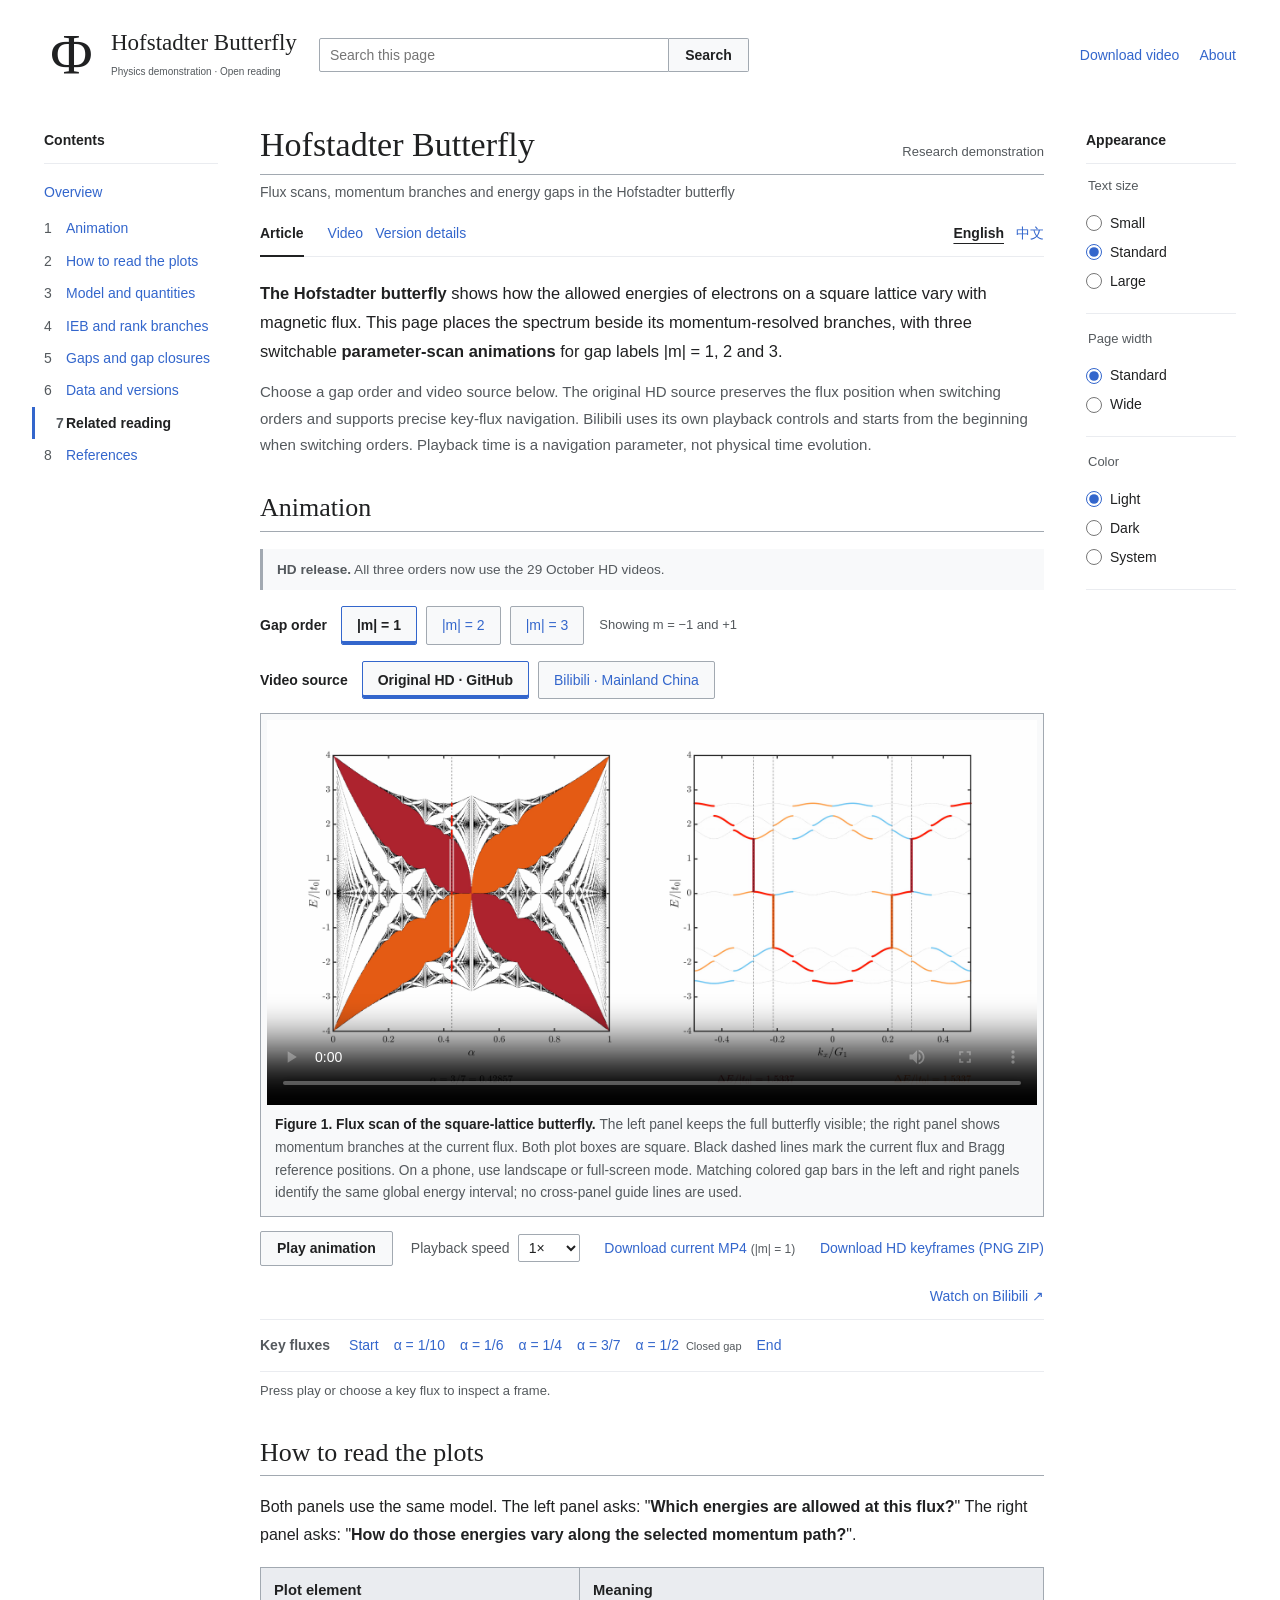
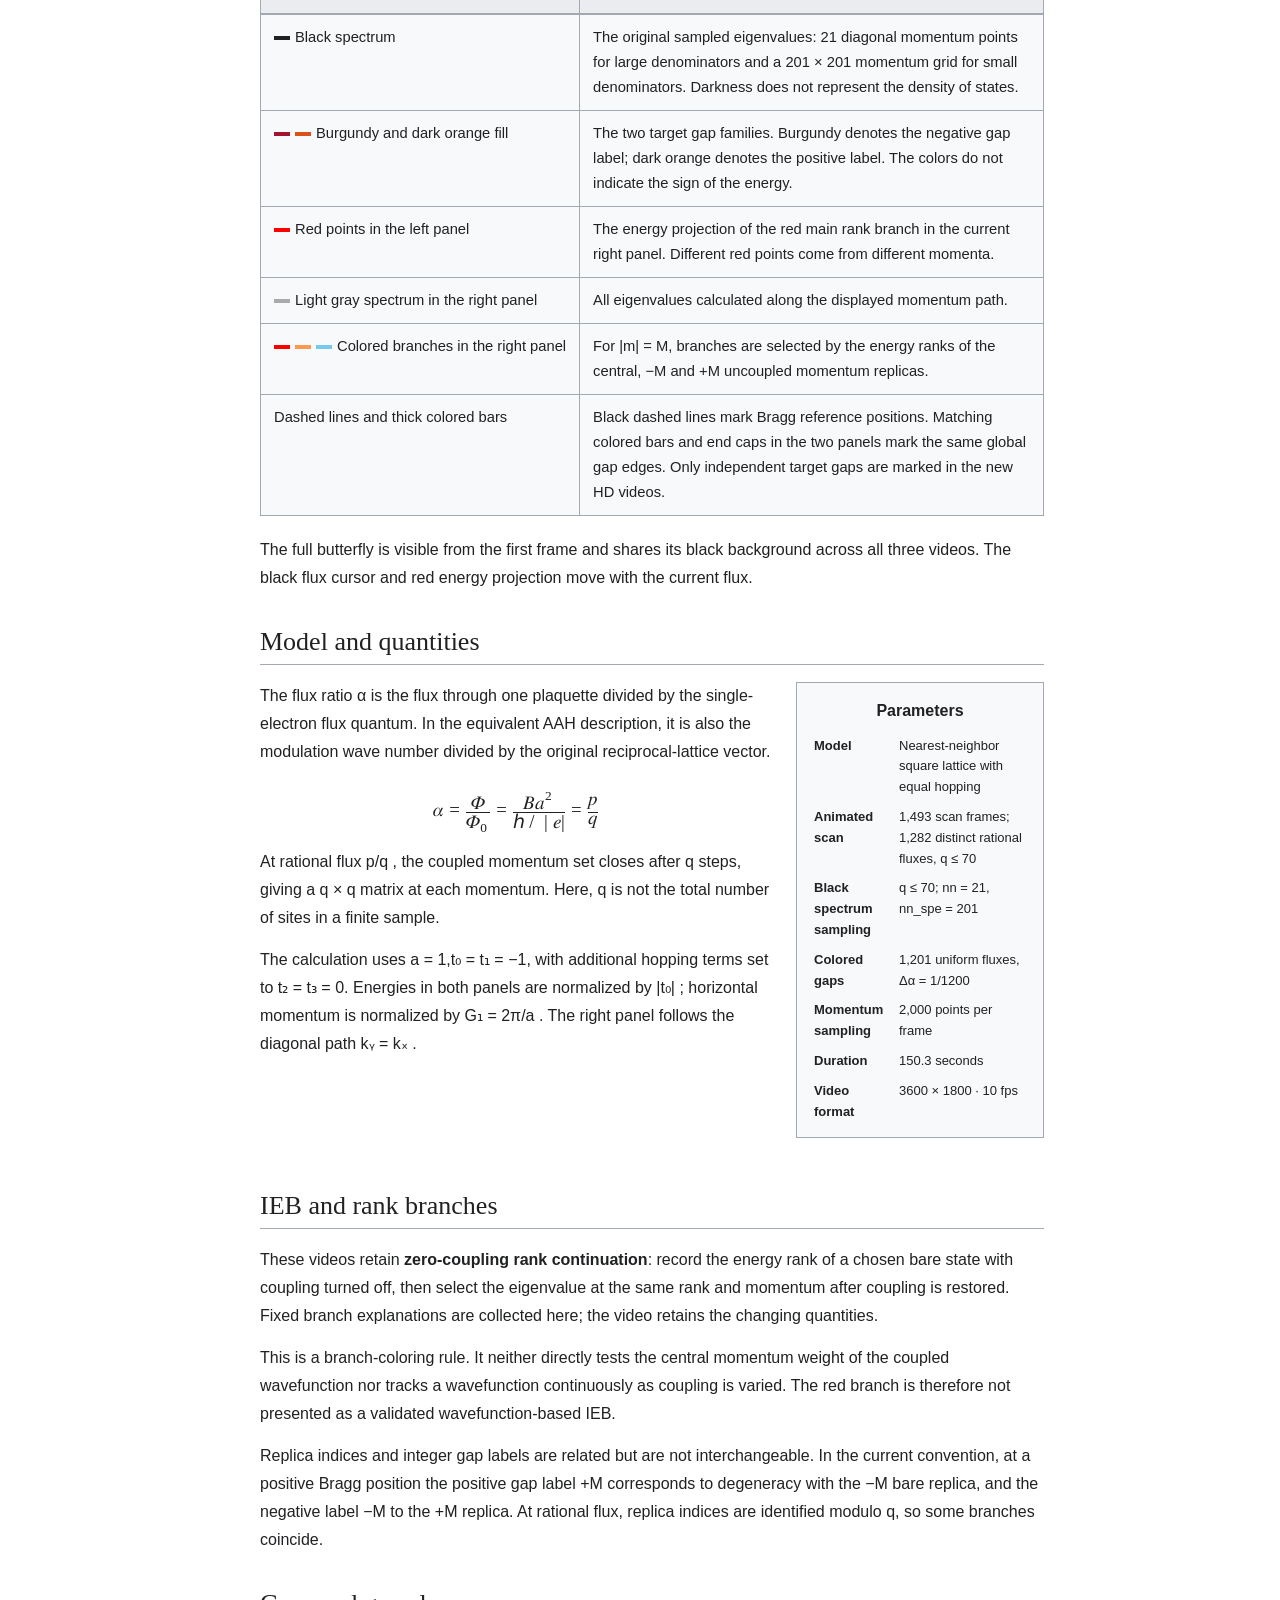
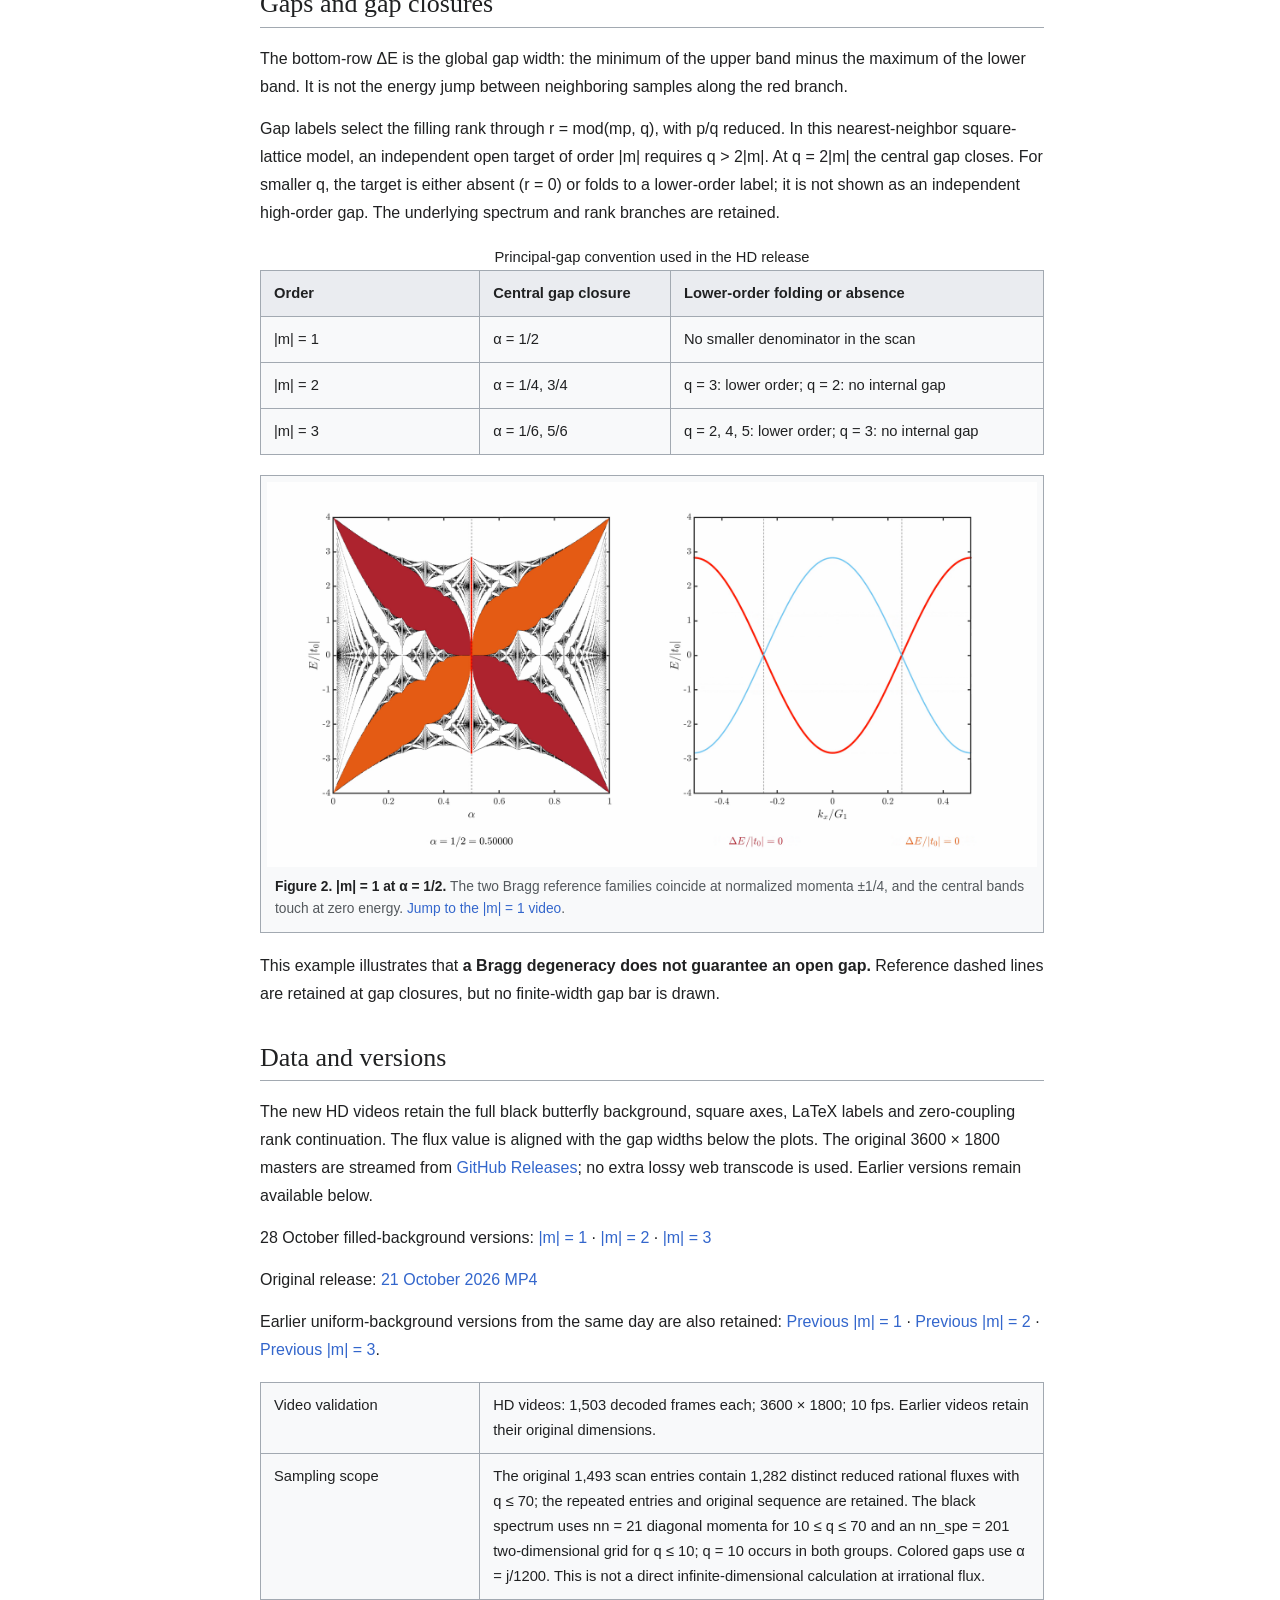
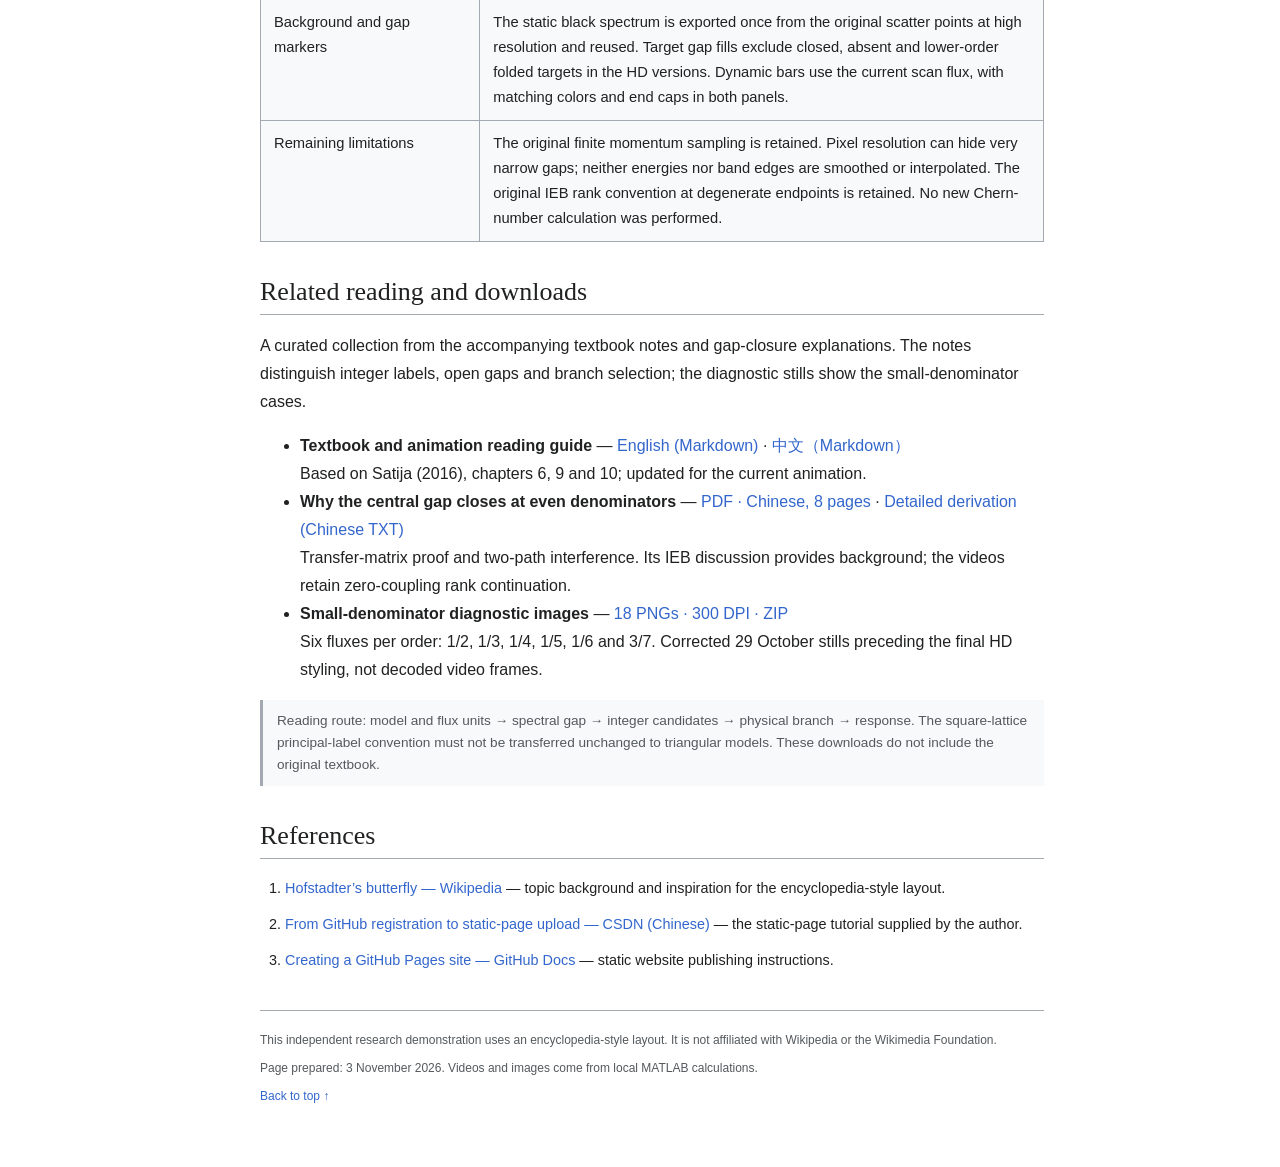
==== commit 3a1f8282: "Add Bilibili mirrors with bilingual video-source switching" ====
--- a/index.html
+++ b/index.html
@@ -8,8 +8,8 @@
 <meta content="light dark" name="color-scheme"/>
 <title>Hofstadter Butterfly · Flux Scan</title>
 <link href="assets/favicon.svg" rel="icon" type="image/svg+xml"/>
-<link href="style.css?v=20261102-resources" rel="stylesheet"/>
-<script defer="" src="app.js?v=20261102-resources"></script>
+<link href="style.css?v=20261103-bilibili" rel="stylesheet"/>
+<script defer="" src="app.js?v=20261103-bilibili"></script>
 <link href="index.html" hreflang="en" rel="alternate"/><link href="zh.html" hreflang="zh-CN" rel="alternate"/></head>
 <body>
 <a class="skip-link" href="#content">Skip to content</a>
@@ -44,28 +44,31 @@
 <p class="subtitle">Flux scans, momentum branches and energy gaps in the Hofstadter butterfly</p>
 <div class="article-tabs"><nav aria-label="Article views"><a class="selected" href="#top">Article</a><a href="#demonstration">Video</a></nav><a href="#provenance">Version details</a><nav aria-label="Language / 语言" class="language-switch"><a aria-current="page" data-language="en" href="index.html" hreflang="en" lang="en">English</a><a data-language="zh" href="zh.html" hreflang="zh-CN" lang="zh-CN">中文</a></nav></div>
 <p class="lead"><strong>The Hofstadter butterfly</strong> shows how the allowed energies of electrons on a square lattice vary with magnetic flux. This page places the spectrum beside its momentum-resolved branches, with three switchable <strong>parameter-scan animations</strong> for gap labels |m| = 1, 2 and 3.</p>
-<p class="intro-note">Choose a gap order or a key flux below. Switching orders preserves the playback position for comparison at the same flux. Playback time is only a navigation parameter; it is not the physical time evolution of an electron.</p>
+<p class="intro-note">Choose a gap order and video source below. The original HD source preserves the flux position when switching orders and supports precise key-flux navigation. Bilibili uses its own playback controls and starts from the beginning when switching orders. Playback time is a navigation parameter, not physical time evolution.</p>
 <section aria-labelledby="demonstration-heading" data-search="animation video playback flux scan" id="demonstration">
 <h2 id="demonstration-heading" tabindex="-1">Animation</h2>
 <p class="version-note" id="video-version-note"><strong>HD release.</strong> All three orders now use the 29 October HD videos.</p><div aria-label="Choose gap order" class="order-switcher" role="group">
 <span class="order-label">Gap order</span>
-<button aria-pressed="true" data-format="3600 × 1800 · 10 fps" data-keyframes="assets/butterfly-hd-keyframes-1-20261029.zip" data-order="1" data-poster="assets/butterfly-hd-order-1-20261029.png" data-time-offset="1" data-video="https://github.com/Decimator0715/butterfly-spectrum/releases/download/hd-20261029/butterfly-hd-order-1-20261029.mp4" type="button">|m| = 1</button>
-<button aria-pressed="false" data-format="3600 × 1800 · 10 fps" data-keyframes="assets/butterfly-hd-keyframes-2-20261029.zip" data-order="2" data-poster="assets/butterfly-hd-order-2-20261029.png" data-time-offset="1" data-video="https://github.com/Decimator0715/butterfly-spectrum/releases/download/hd-20261029/butterfly-hd-order-2-20261029.mp4" type="button">|m| = 2</button>
-<button aria-pressed="false" data-format="3600 × 1800 · 10 fps" data-keyframes="assets/butterfly-hd-keyframes-3-20261029.zip" data-order="3" data-poster="assets/butterfly-hd-order-3-20261029.png" data-time-offset="1" data-video="https://github.com/Decimator0715/butterfly-spectrum/releases/download/hd-20261029/butterfly-hd-order-3-20261029.mp4" type="button">|m| = 3</button>
+<button aria-pressed="true" data-bvid="BV1vL4M6EEs1" data-format="3600 × 1800 · 10 fps" data-keyframes="assets/butterfly-hd-keyframes-1-20261029.zip" data-order="1" data-poster="assets/butterfly-hd-order-1-20261029.png" data-time-offset="1" data-video="https://github.com/Decimator0715/butterfly-spectrum/releases/download/hd-20261029/butterfly-hd-order-1-20261029.mp4" type="button">|m| = 1</button>
+<button aria-pressed="false" data-bvid="BV12a4M6qE1A" data-format="3600 × 1800 · 10 fps" data-keyframes="assets/butterfly-hd-keyframes-2-20261029.zip" data-order="2" data-poster="assets/butterfly-hd-order-2-20261029.png" data-time-offset="1" data-video="https://github.com/Decimator0715/butterfly-spectrum/releases/download/hd-20261029/butterfly-hd-order-2-20261029.mp4" type="button">|m| = 2</button>
+<button aria-pressed="false" data-bvid="BV14a4M6qEnJ" data-format="3600 × 1800 · 10 fps" data-keyframes="assets/butterfly-hd-keyframes-3-20261029.zip" data-order="3" data-poster="assets/butterfly-hd-order-3-20261029.png" data-time-offset="1" data-video="https://github.com/Decimator0715/butterfly-spectrum/releases/download/hd-20261029/butterfly-hd-order-3-20261029.mp4" type="button">|m| = 3</button>
 <span id="order-description">Showing m = −1 and +1</span>
 </div>
-<figure class="video-figure">
+<div aria-label="Video source" class="order-switcher" id="source-switcher" role="group">
+<span class="order-label">Video source</span>
+<button aria-pressed="true" data-source="github" type="button">Original HD · GitHub</button>
+<button aria-pressed="false" data-source="bilibili" type="button">Bilibili · Mainland China</button></div><figure class="video-figure">
 <video aria-describedby="video-caption" controls="" id="butterfly-video" playsinline="" poster="assets/butterfly-hd-order-1-20261029.png" preload="metadata">
 <source src="https://github.com/Decimator0715/butterfly-spectrum/releases/download/hd-20261029/butterfly-hd-order-1-20261029.mp4" type="video/mp4"/>
             Your browser cannot play the embedded video. Use the MP4 download link below.
-          </video>
+          </video><iframe allow="fullscreen; picture-in-picture" allowfullscreen="" hidden="" id="bilibili-player" title="Bilibili butterfly video"></iframe>
 <figcaption id="video-caption"><strong>Figure 1. Flux scan of the square-lattice butterfly. </strong>The left panel keeps the full butterfly visible; the right panel shows momentum branches at the current flux. Both plot boxes are square. Black dashed lines mark the current flux and Bragg reference positions. On a phone, use landscape or full-screen mode. Matching colored gap bars in the left and right panels identify the same global energy interval; no cross-panel guide lines are used.</figcaption>
 </figure>
 <div class="player-toolbar">
 <button class="wiki-button" id="play-toggle" type="button">Play animation</button>
 <label class="rate-label">Playback speed  <select aria-label="Playback speed" id="playback-rate"><option value="0.5">0.5×</option><option selected="" value="1">1×</option><option value="1.5">1.5×</option><option value="2">2×</option></select></label>
 <a class="download-link current-video-download" download="" href="https://github.com/Decimator0715/butterfly-spectrum/releases/download/hd-20261029/butterfly-hd-order-1-20261029.mp4">Download current MP4  <span id="download-order">(|m| = 1)</span></a>
-<a class="download-link" download="" href="assets/butterfly-hd-keyframes-1-20261029.zip" id="keyframe-download">Download HD keyframes (PNG ZIP)</a></div>
+<a class="download-link" download="" href="assets/butterfly-hd-keyframes-1-20261029.zip" id="keyframe-download">Download HD keyframes (PNG ZIP)</a><a class="download-link" href="https://www.bilibili.com/video/BV1vL4M6EEs1/" id="bilibili-open" rel="noopener noreferrer" target="_blank">Watch on Bilibili ↗</a></div>
 <div aria-label="Jump to key flux" class="chapter-navigation">
 <span class="chapter-label">Key fluxes</span>
 <button data-base-time="0.15" data-label="Start: α = 1/70" data-time="0.15" type="button">Start</button>
@@ -76,7 +79,7 @@
 <button data-base-time="74.75" data-label="α = 1/2" data-time="75.75" type="button">α = 1/2 <small id="half-flux-state">Closed gap</small></button>
 <button data-base-time="149.35" data-label="End: α = 69/70" data-time="150.35" type="button">End</button>
 </div>
-<p aria-live="polite" class="player-status" id="player-status" role="status">Press play or choose a key flux to inspect a frame.</p>
+<p aria-live="polite" class="player-status" id="player-status" role="status">Press play or choose a key flux to inspect a frame.</p><noscript id="bilibili-noscript"><p>Bilibili: <a href="https://www.bilibili.com/video/BV1vL4M6EEs1/">|m| = 1</a> · <a href="https://www.bilibili.com/video/BV12a4M6qE1A/">|m| = 2</a> · <a href="https://www.bilibili.com/video/BV14a4M6qEnJ/">|m| = 3</a></p></noscript>
 <noscript><p>JavaScript is disabled. Play the default video or download  <a href="https://github.com/Decimator0715/butterfly-spectrum/releases/download/hd-20261029/butterfly-hd-order-1-20261029.mp4">|m| = 1</a>,<a href="https://github.com/Decimator0715/butterfly-spectrum/releases/download/hd-20261029/butterfly-hd-order-2-20261029.mp4">|m| = 2</a>,<a href="https://github.com/Decimator0715/butterfly-spectrum/releases/download/hd-20261029/butterfly-hd-order-3-20261029.mp4">|m| = 3</a>.</p></noscript>
 </section>
 <section aria-labelledby="reading-heading" data-search="guide colors branches spectrum legend" id="reading">
@@ -131,7 +134,7 @@
 <h2 id="references-heading" tabindex="-1">References</h2>
 <ol class="references"><li><a href="https://en.wikipedia.org/wiki/Hofstadter%27s_butterfly" rel="noopener noreferrer" target="_blank">Hofstadter’s butterfly — Wikipedia</a> — topic background and inspiration for the encyclopedia-style layout.</li><li><a href="https://blog.csdn.net/qq_52793095/article/details/134743440" rel="noopener noreferrer" target="_blank">From GitHub registration to static-page upload — CSDN (Chinese)</a> — the static-page tutorial supplied by the author.</li><li><a href="https://docs.github.com/en/pages/getting-started-with-github-pages/creating-a-github-pages-site" rel="noopener noreferrer" target="_blank">Creating a GitHub Pages site — GitHub Docs</a> — static website publishing instructions.</li></ol>
 </section>
-<footer class="article-footer" id="about"><p>This independent research demonstration uses an encyclopedia-style layout. It is not affiliated with Wikipedia or the Wikimedia Foundation.</p><p>Page prepared: <time datetime="2026-11-02">2 November 2026</time>. Videos and images come from local MATLAB calculations.</p><a href="#top">Back to top ↑</a></footer>
+<footer class="article-footer" id="about"><p>This independent research demonstration uses an encyclopedia-style layout. It is not affiliated with Wikipedia or the Wikimedia Foundation.</p><p>Page prepared: <time datetime="2026-11-03">3 November 2026</time>. Videos and images come from local MATLAB calculations.</p><a href="#top">Back to top ↑</a></footer>
 </main>
 <aside aria-label="Appearance settings" class="appearance" id="appearance">
 <div class="sidebar-title">Appearance</div>
--- a/style.css
+++ b/style.css
@@ -24,6 +24,8 @@
 .order-switcher{display:flex;align-items:center;flex-wrap:wrap;gap:9px;padding:2px 0 14px;font-size:14px}.order-label{font-weight:600;margin-right:5px}.order-switcher button{border:1px solid var(--border);background:var(--surface);color:var(--link);border-radius:2px;padding:6px 15px;min-height:36px}.order-switcher button:hover{background:var(--subtle)}.order-switcher button[aria-pressed=true]{border-color:var(--active);color:var(--text);box-shadow:inset 0 -3px var(--active);font-weight:650}#order-description{font-size:13px;color:var(--muted);margin-left:6px}@media(max-width:500px){.order-switcher{gap:8px}.order-label{width:100%}#order-description{width:100%;margin-left:0}}
 
 /* English-default bilingual edition; retain the encyclopedia layout. */
+#bilibili-player{display:block;width:100%;aspect-ratio:2/1;border:0;background:#000}
+[hidden]{display:none!important}
 html[lang=en] .wordmark strong{font-size:23px;letter-spacing:0}
 html[lang=en] .wordmark small{letter-spacing:0;font-size:10px}
 html[lang=en] .site-header{gap:22px}
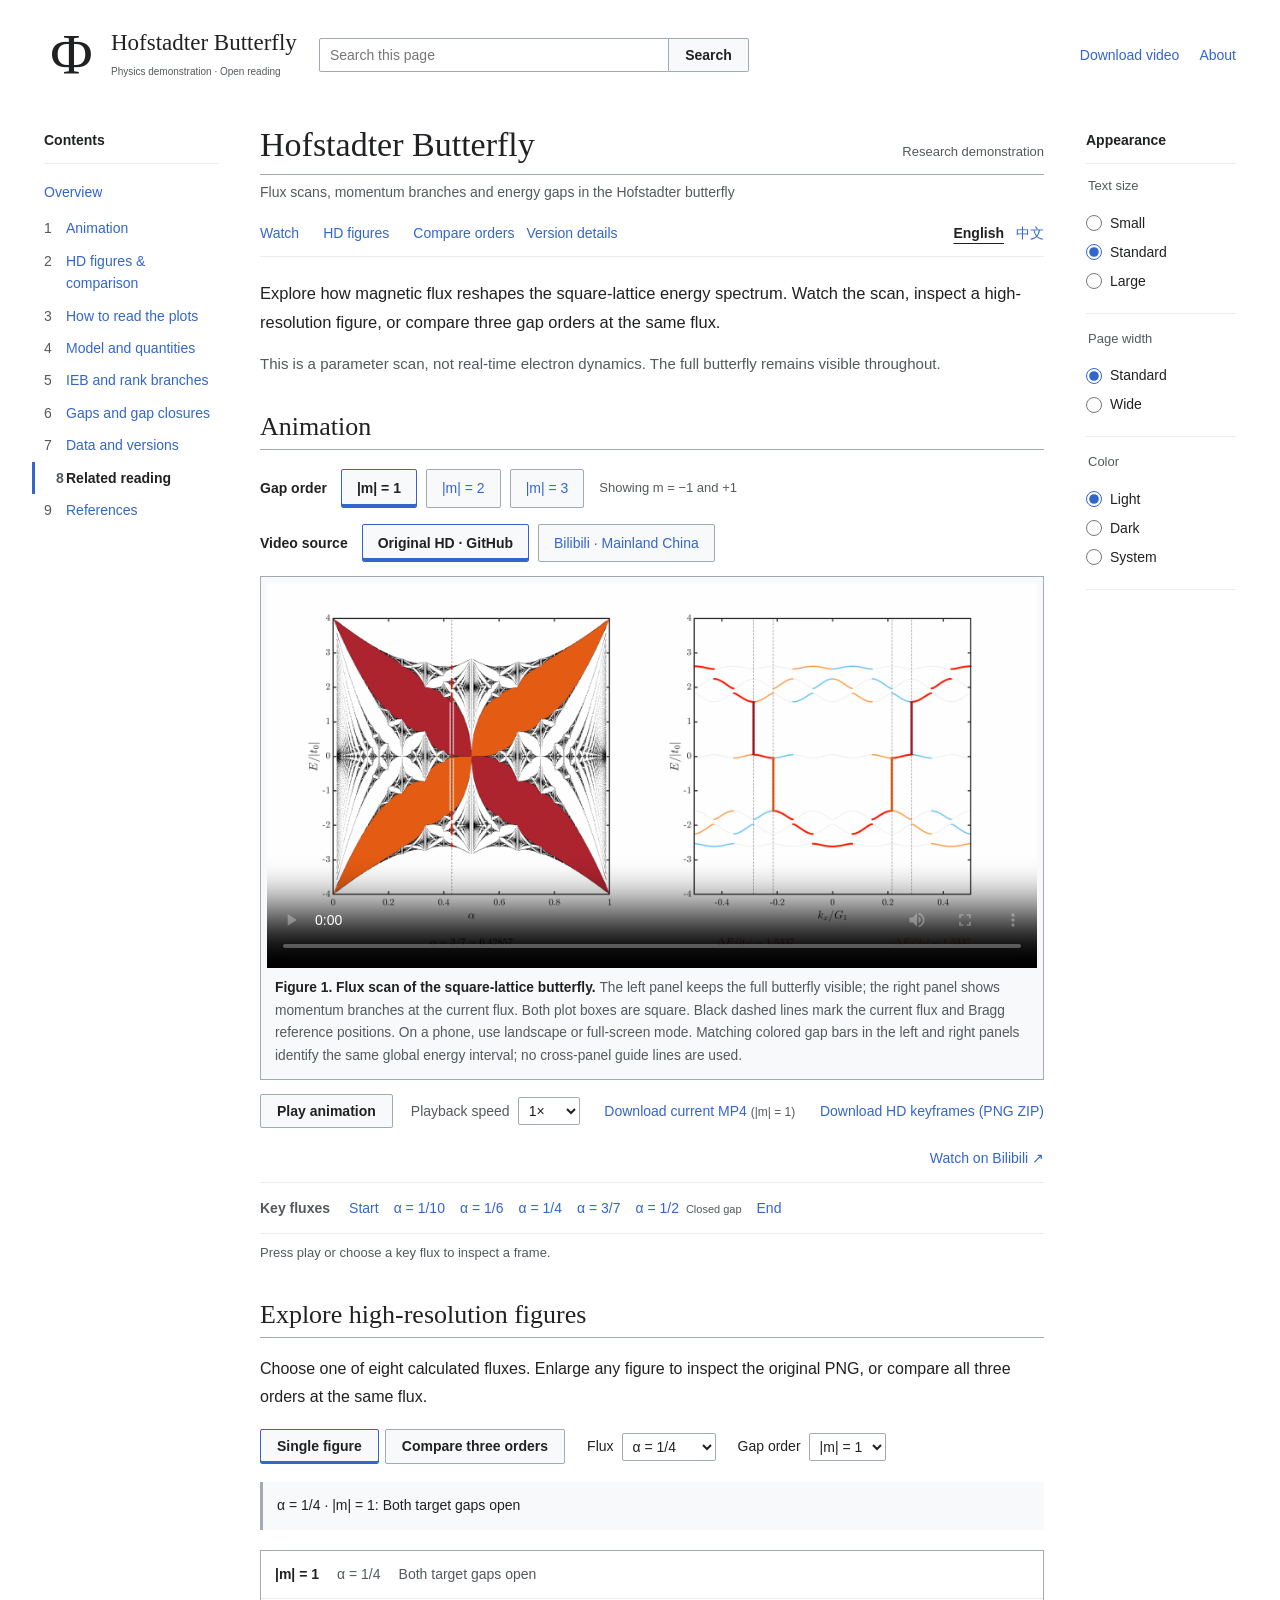
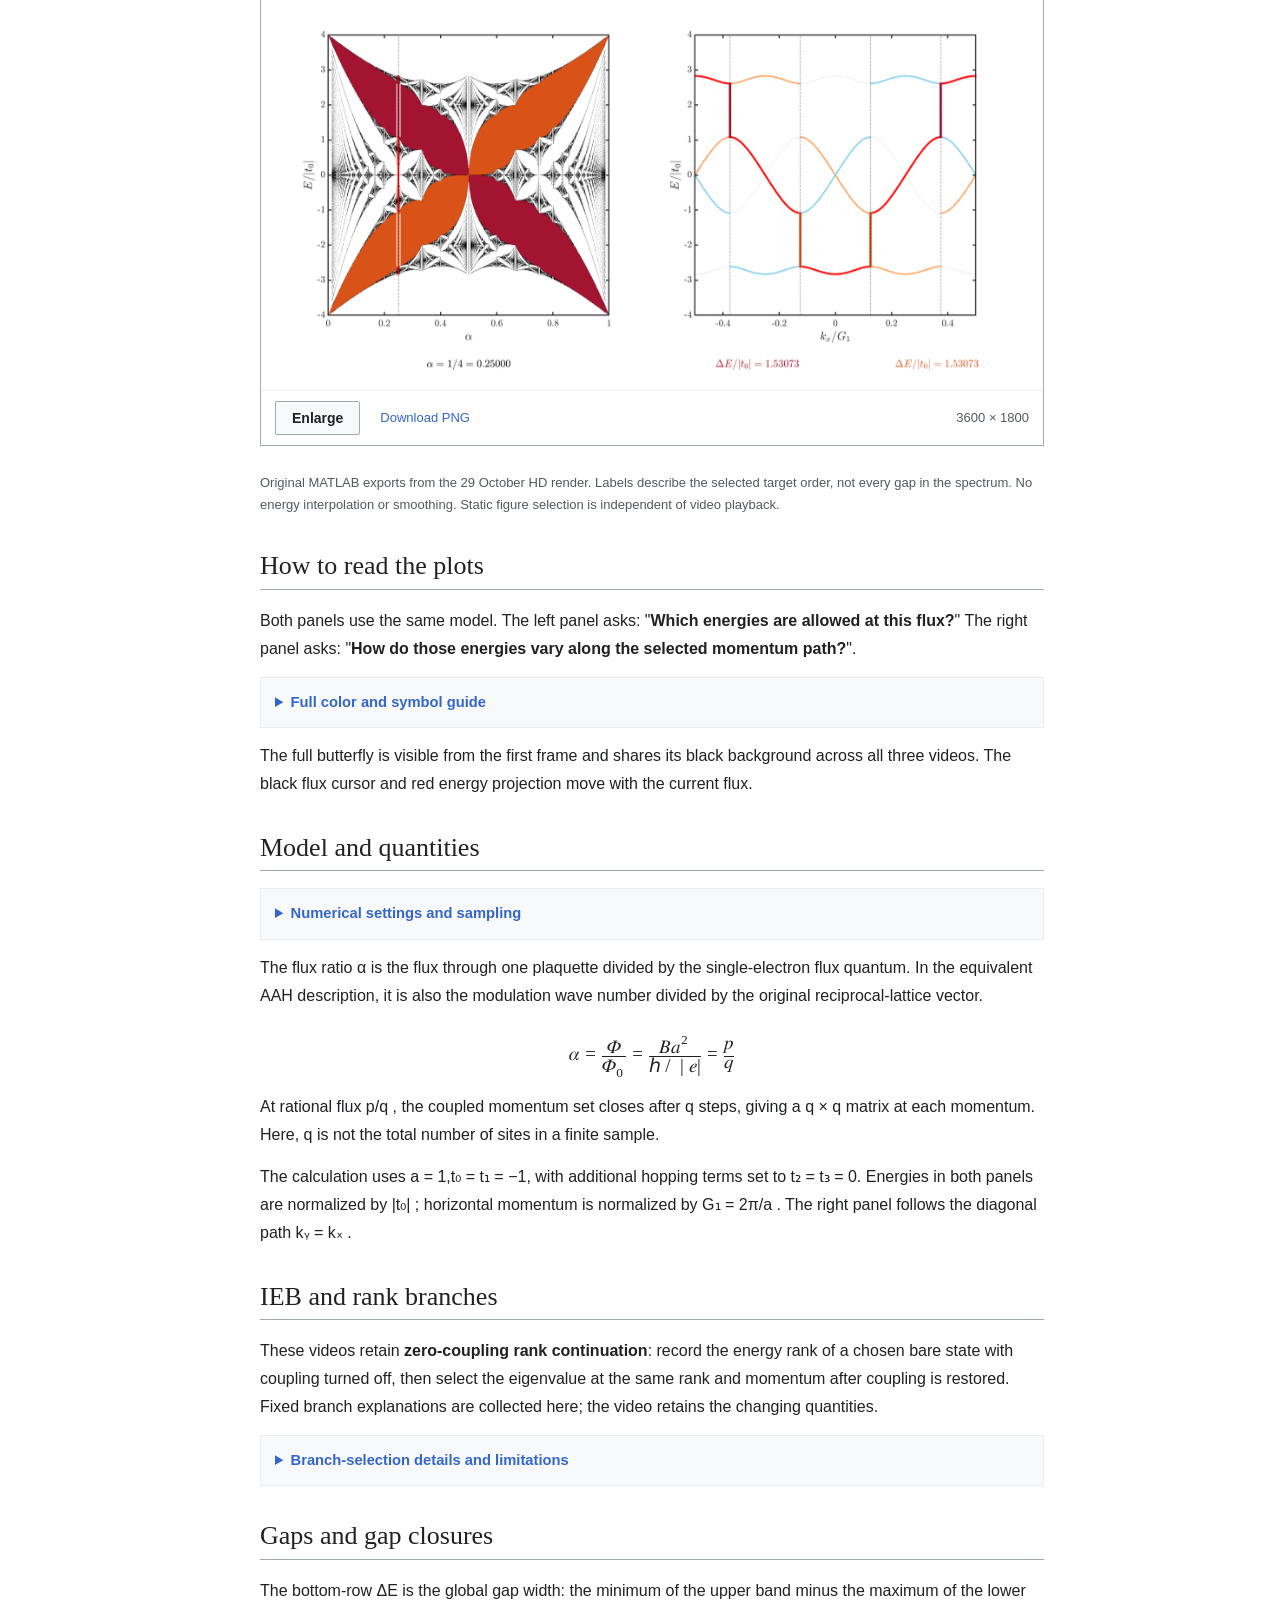
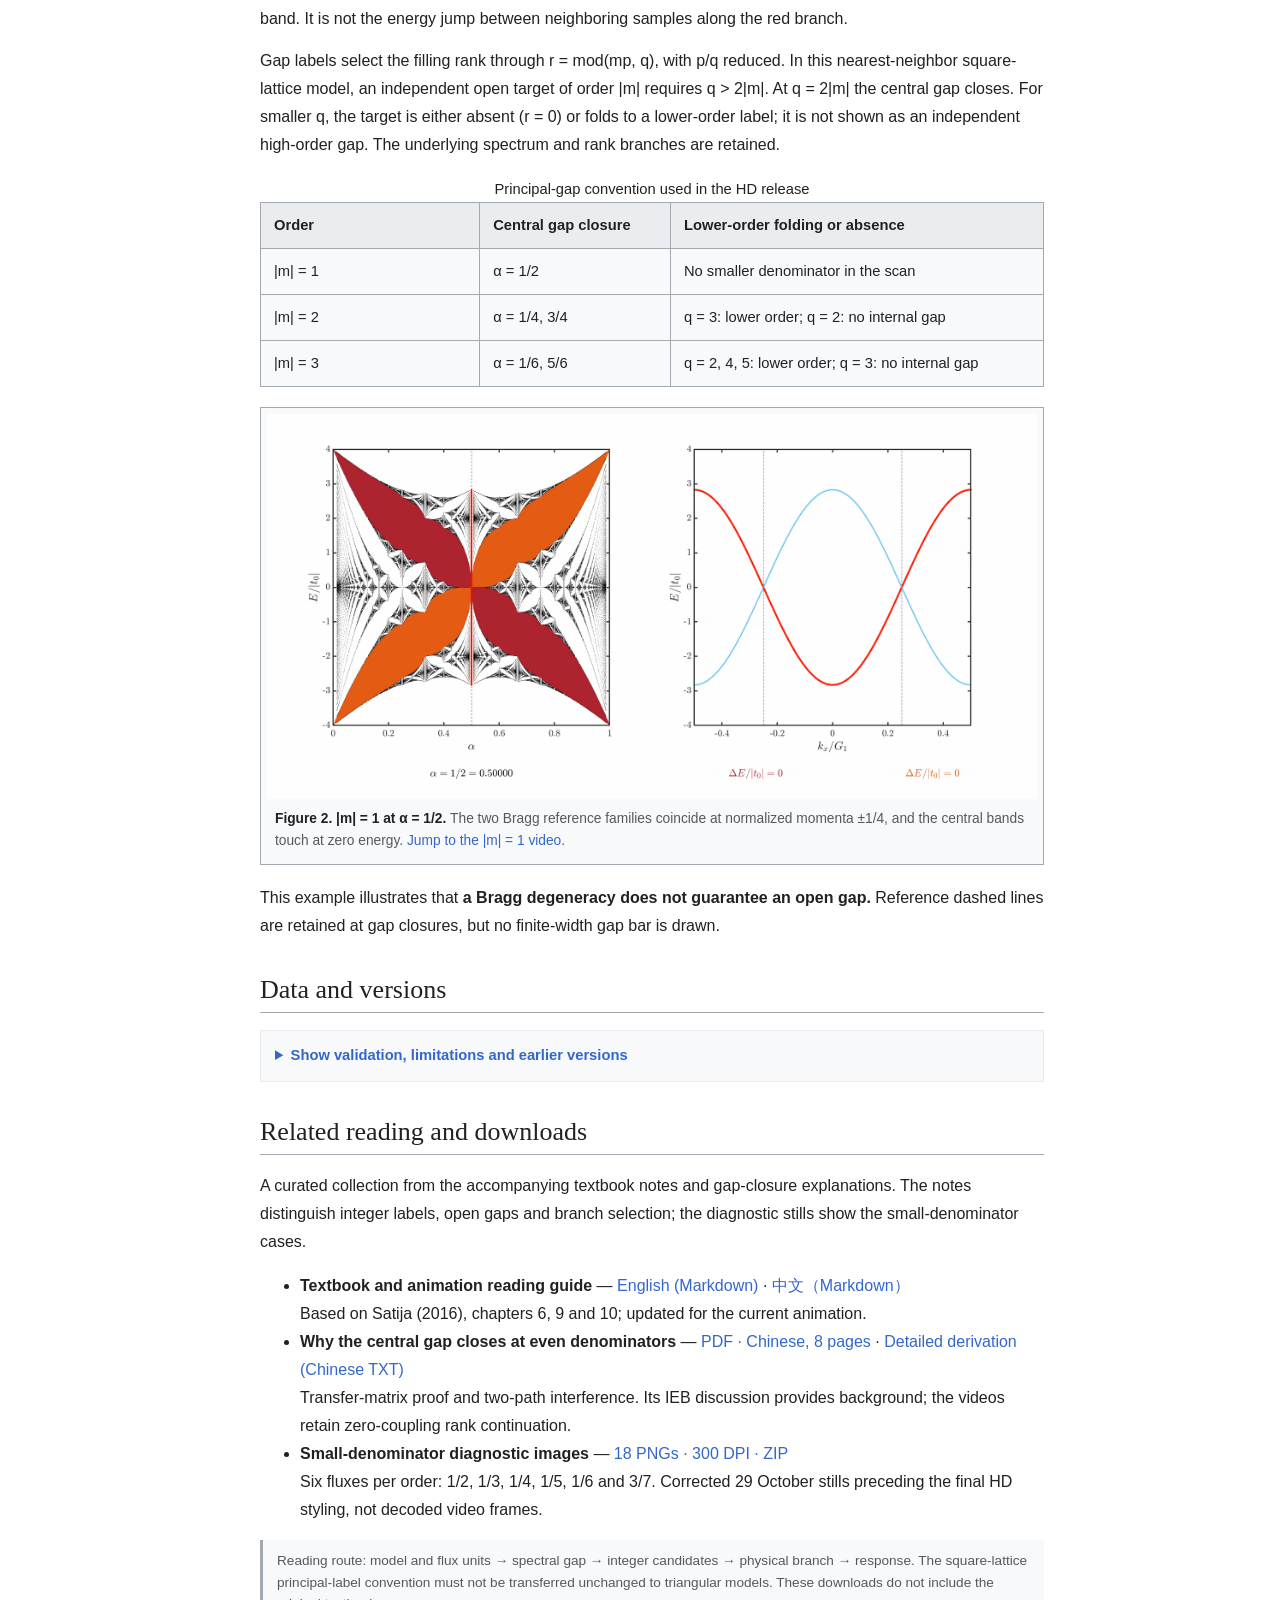
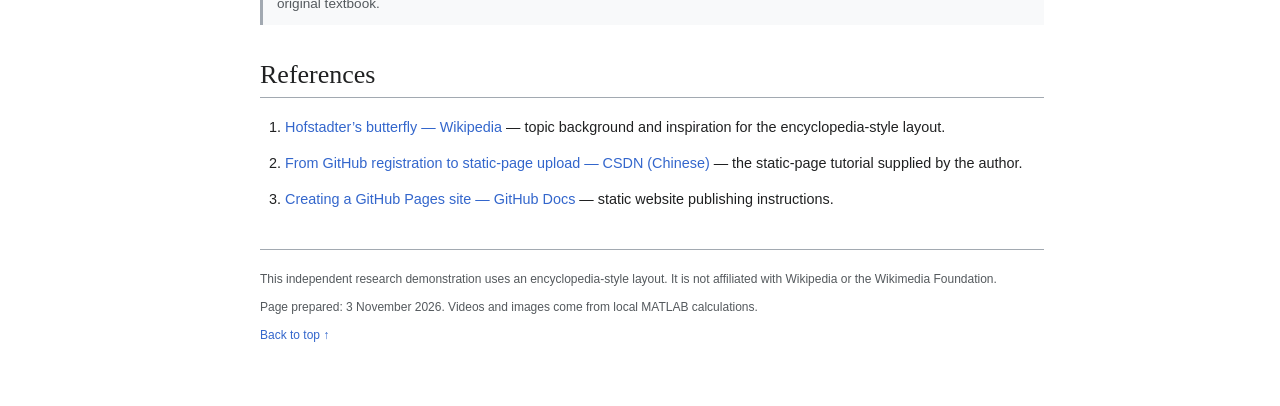
==== commit 80219130: "Add original HD figure explorer and same-flux gap-order comparison" ====
--- a/index.html
+++ b/index.html
@@ -8,9 +8,9 @@
 <meta content="light dark" name="color-scheme"/>
 <title>Hofstadter Butterfly · Flux Scan</title>
 <link href="assets/favicon.svg" rel="icon" type="image/svg+xml"/>
-<link href="style.css?v=20261103-bilibili" rel="stylesheet"/>
-<script defer="" src="app.js?v=20261103-bilibili"></script>
-<link href="index.html" hreflang="en" rel="alternate"/><link href="zh.html" hreflang="zh-CN" rel="alternate"/></head>
+<link href="style.css?v=20261103-explorer" rel="stylesheet"/>
+<script defer="" src="app.js?v=20261103-explorer"></script>
+<link href="index.html" hreflang="en" rel="alternate"/><link href="zh.html" hreflang="zh-CN" rel="alternate"/><link href="explorer.css?v=20261103-explorer" rel="stylesheet"/><script defer="" src="explorer.js?v=20261103-explorer"></script></head>
 <body>
 <a class="skip-link" href="#content">Skip to content</a>
 <header class="site-header">
@@ -31,7 +31,7 @@
 <a class="toc-top" href="#top">Overview</a>
 <ol>
 <li><a href="#demonstration">Animation</a></li>
-<li><a href="#reading">How to read the plots</a></li>
+<li id="explore-toc"><a href="#explore">HD figures &amp; comparison</a></li><li><a href="#reading">How to read the plots</a></li>
 <li><a href="#model">Model and quantities</a></li>
 <li><a href="#ieb">IEB and rank branches</a></li>
 <li><a href="#gaps">Gaps and gap closures</a></li>
@@ -42,12 +42,12 @@
 <main id="content">
 <div class="article-heading"><h1>Hofstadter Butterfly</h1><span class="article-kind">Research demonstration</span></div>
 <p class="subtitle">Flux scans, momentum branches and energy gaps in the Hofstadter butterfly</p>
-<div class="article-tabs"><nav aria-label="Article views"><a class="selected" href="#top">Article</a><a href="#demonstration">Video</a></nav><a href="#provenance">Version details</a><nav aria-label="Language / 语言" class="language-switch"><a aria-current="page" data-language="en" href="index.html" hreflang="en" lang="en">English</a><a data-language="zh" href="zh.html" hreflang="zh-CN" lang="zh-CN">中文</a></nav></div>
-<p class="lead"><strong>The Hofstadter butterfly</strong> shows how the allowed energies of electrons on a square lattice vary with magnetic flux. This page places the spectrum beside its momentum-resolved branches, with three switchable <strong>parameter-scan animations</strong> for gap labels |m| = 1, 2 and 3.</p>
-<p class="intro-note">Choose a gap order and video source below. The original HD source preserves the flux position when switching orders and supports precise key-flux navigation. Bilibili uses its own playback controls and starts from the beginning when switching orders. Playback time is a navigation parameter, not physical time evolution.</p>
+<div class="article-tabs"><nav aria-label="Article views"><a href="#demonstration">Watch</a><a href="#explore">HD figures</a><a data-open-compare="" href="#explore">Compare orders</a></nav><a href="#provenance">Version details</a><nav aria-label="Language / 语言" class="language-switch"><a aria-current="page" data-language="en" href="index.html" hreflang="en" lang="en">English</a><a data-language="zh" href="zh.html" hreflang="zh-CN" lang="zh-CN">中文</a></nav></div>
+<p class="lead">Explore how magnetic flux reshapes the square-lattice energy spectrum. Watch the scan, inspect a high-resolution figure, or compare three gap orders at the same flux.</p>
+<p class="intro-note">This is a parameter scan, not real-time electron dynamics. The full butterfly remains visible throughout.</p>
 <section aria-labelledby="demonstration-heading" data-search="animation video playback flux scan" id="demonstration">
 <h2 id="demonstration-heading" tabindex="-1">Animation</h2>
-<p class="version-note" id="video-version-note"><strong>HD release.</strong> All three orders now use the 29 October HD videos.</p><div aria-label="Choose gap order" class="order-switcher" role="group">
+<div aria-label="Choose gap order" class="order-switcher" role="group">
 <span class="order-label">Gap order</span>
 <button aria-pressed="true" data-bvid="BV1vL4M6EEs1" data-format="3600 × 1800 · 10 fps" data-keyframes="assets/butterfly-hd-keyframes-1-20261029.zip" data-order="1" data-poster="assets/butterfly-hd-order-1-20261029.png" data-time-offset="1" data-video="https://github.com/Decimator0715/butterfly-spectrum/releases/download/hd-20261029/butterfly-hd-order-1-20261029.mp4" type="button">|m| = 1</button>
 <button aria-pressed="false" data-bvid="BV12a4M6qE1A" data-format="3600 × 1800 · 10 fps" data-keyframes="assets/butterfly-hd-keyframes-2-20261029.zip" data-order="2" data-poster="assets/butterfly-hd-order-2-20261029.png" data-time-offset="1" data-video="https://github.com/Decimator0715/butterfly-spectrum/releases/download/hd-20261029/butterfly-hd-order-2-20261029.mp4" type="button">|m| = 2</button>
@@ -81,23 +81,39 @@
 </div>
 <p aria-live="polite" class="player-status" id="player-status" role="status">Press play or choose a key flux to inspect a frame.</p><noscript id="bilibili-noscript"><p>Bilibili: <a href="https://www.bilibili.com/video/BV1vL4M6EEs1/">|m| = 1</a> · <a href="https://www.bilibili.com/video/BV12a4M6qE1A/">|m| = 2</a> · <a href="https://www.bilibili.com/video/BV14a4M6qEnJ/">|m| = 3</a></p></noscript>
 <noscript><p>JavaScript is disabled. Play the default video or download  <a href="https://github.com/Decimator0715/butterfly-spectrum/releases/download/hd-20261029/butterfly-hd-order-1-20261029.mp4">|m| = 1</a>,<a href="https://github.com/Decimator0715/butterfly-spectrum/releases/download/hd-20261029/butterfly-hd-order-2-20261029.mp4">|m| = 2</a>,<a href="https://github.com/Decimator0715/butterfly-spectrum/releases/download/hd-20261029/butterfly-hd-order-3-20261029.mp4">|m| = 3</a>.</p></noscript>
-</section>
+</section><section aria-labelledby="explore-heading" data-search="HD image figures compare flux zoom 高清 图片 放大 对比" id="explore">
+<h2 id="explore-heading" tabindex="-1">Explore high-resolution figures</h2>
+<p>Choose one of eight calculated fluxes. Enlarge any figure to inspect the original PNG, or compare all three orders at the same flux.</p>
+<div class="image-controls"><div aria-label="Figure view" class="image-mode" role="group"><button aria-pressed="true" class="wiki-button" data-image-mode="single" type="button">Single figure</button><button aria-pressed="false" class="wiki-button" data-image-mode="compare" type="button">Compare three orders</button></div>
+<label> Flux <select id="image-flux"><option value="1/70">α = 1/70</option><option value="1/10">α = 1/10</option><option value="1/6">α = 1/6</option><option selected="" value="1/4">α = 1/4</option><option value="1/3">α = 1/3</option><option value="3/7">α = 3/7</option><option value="1/2">α = 1/2</option><option value="69/70">α = 69/70</option></select></label><label id="image-order-label">Gap order <select id="image-order"><option value="1">|m| = 1</option><option value="2">|m| = 2</option><option value="3">|m| = 3</option></select></label></div>
+<p aria-live="polite" class="comparison-note" id="comparison-note" role="status">α = 1/4 · |m| = 1: both target gaps open.</p>
+<div class="keyframe-list"><figure class="keyframe-card" data-image-order="1">
+<figcaption><strong>|m| = 1</strong> <span class="keyframe-flux">α = 1/4</span> <span class="keyframe-status">Both target gaps open</span></figcaption>
+<a aria-label="Enlarge figure |m| = 1, α = 1/4" class="image-open" href="assets/keyframes/m1-alpha-1-4.png"><img alt="|m| = 1, α = 1/4; Both target gaps open" height="1800" loading="lazy" src="assets/keyframes/m1-alpha-1-4.png" width="3600"/></a>
+<div class="image-actions"><button class="wiki-button enlarge-image" type="button">Enlarge</button><a class="single-image-download" download="" href="assets/keyframes/m1-alpha-1-4.png">Download PNG</a><span>3600 × 1800</span></div></figure><figure class="keyframe-card" data-image-order="2" hidden="">
+<figcaption><strong>|m| = 2</strong> <span class="keyframe-flux">α = 1/4</span> <span class="keyframe-status">Central gap closed</span></figcaption>
+<a aria-label="Enlarge figure |m| = 2, α = 1/4" class="image-open" href="assets/keyframes/m2-alpha-1-4.png"><img alt="|m| = 2, α = 1/4; Central gap closed" height="1800" loading="lazy" width="3600"/></a>
+<div class="image-actions"><button class="wiki-button enlarge-image" type="button">Enlarge</button><a class="single-image-download" download="" href="assets/keyframes/m2-alpha-1-4.png">Download PNG</a><span>3600 × 1800</span></div></figure><figure class="keyframe-card" data-image-order="3" hidden="">
+<figcaption><strong>|m| = 3</strong> <span class="keyframe-flux">α = 1/4</span> <span class="keyframe-status">Folds to lower order</span></figcaption>
+<a aria-label="Enlarge figure |m| = 3, α = 1/4" class="image-open" href="assets/keyframes/m3-alpha-1-4.png"><img alt="|m| = 3, α = 1/4; Folds to lower order" height="1800" loading="lazy" width="3600"/></a>
+<div class="image-actions"><button class="wiki-button enlarge-image" type="button">Enlarge</button><a class="single-image-download" download="" href="assets/keyframes/m3-alpha-1-4.png">Download PNG</a><span>3600 × 1800</span></div></figure></div><p class="image-provenance">Original MATLAB exports from the 29 October HD render. Labels describe the selected target order, not every gap in the spectrum. No energy interpolation or smoothing. Static figure selection is independent of video playback.</p>
+<noscript><p>Enable JavaScript to select other fluxes and compare orders. The displayed PNG can still be opened or downloaded.</p></noscript></section>
 <section aria-labelledby="reading-heading" data-search="guide colors branches spectrum legend" id="reading">
 <h2 id="reading-heading" tabindex="-1">How to read the plots</h2>
 <p>Both panels use the same model. The left panel asks: "<strong>Which energies are allowed at this flux?</strong>" The right panel asks: "<strong>How do those energies vary along the selected momentum path?</strong>".</p>
-<table class="wikitable legend-table"><caption class="sr-only">Plot elements and their physical meaning</caption><thead><tr><th scope="col">Plot element</th><th scope="col">Meaning</th></tr></thead><tbody>
+<details class="technical-disclosure legend-details"><summary>Full color and symbol guide</summary><table class="wikitable legend-table"><caption class="sr-only">Plot elements and their physical meaning</caption><thead><tr><th scope="col">Plot element</th><th scope="col">Meaning</th></tr></thead><tbody>
 <tr><th scope="row"><span class="swatch black"></span>Black spectrum</th><td>The original sampled eigenvalues: 21 diagonal momentum points for large denominators and a 201 × 201 momentum grid for small denominators. Darkness does not represent the density of states.</td></tr>
 <tr><th scope="row"><span class="swatch wine"></span><span class="swatch orange"></span>Burgundy and dark orange fill</th><td>The two target gap families. Burgundy denotes the negative gap label; dark orange denotes the positive label. The colors do not indicate the sign of the energy.</td></tr>
 <tr><th scope="row"><span class="swatch red"></span>Red points in the left panel</th><td>The energy projection of the red main rank branch in the current right panel. Different red points come from different momenta.</td></tr>
 <tr><th scope="row"><span class="swatch gray"></span>Light gray spectrum in the right panel</th><td>All eigenvalues calculated along the displayed momentum path.</td></tr>
 <tr><th scope="row"><span class="swatch red"></span><span class="swatch peach"></span><span class="swatch cyan"></span>Colored branches in the right panel</th><td>For |m| = M, branches are selected by the energy ranks of the central, −M and +M uncoupled momentum replicas.</td></tr>
 <tr><th scope="row">Dashed lines and thick colored bars</th><td>Black dashed lines mark Bragg reference positions. Matching colored bars and end caps in the two panels mark the same global gap edges. Only independent target gaps are marked in the new HD videos.</td></tr>
-</tbody></table>
+</tbody></table></details>
 <p>The full butterfly is visible from the first frame and shares its black background across all three videos. The black flux cursor and red energy projection move with the current flux.</p>
 </section>
 <section aria-labelledby="model-heading" data-search="model parameters alpha flux Harper units energy momentum" id="model">
 <h2 id="model-heading" tabindex="-1">Model and quantities</h2>
-<aside aria-label="Demonstration parameters" class="infobox"><h3>Parameters</h3><dl><dt>Model</dt><dd>Nearest-neighbor square lattice with equal hopping</dd><dt>Animated scan</dt><dd>1,493 scan frames; 1,282 distinct rational fluxes, q ≤ 70</dd><dt>Black spectrum sampling</dt><dd>q ≤ 70; nn = 21, nn_spe = 201</dd><dt>Colored gaps</dt><dd>1,201 uniform fluxes, Δα = 1/1200</dd><dt>Momentum sampling</dt><dd>2,000 points per frame</dd><dt>Duration</dt><dd>150.3 seconds</dd><dt>Video format</dt><dd id="video-format-value">3600 × 1800 · 10 fps</dd></dl></aside>
+<details class="technical-disclosure parameter-details"><summary>Numerical settings and sampling</summary><aside aria-label="Demonstration parameters" class="infobox"><h3>Parameters</h3><dl><dt>Model</dt><dd>Nearest-neighbor square lattice with equal hopping</dd><dt>Animated scan</dt><dd>1,493 scan frames; 1,282 distinct rational fluxes, q ≤ 70</dd><dt>Black spectrum sampling</dt><dd>q ≤ 70; nn = 21, nn_spe = 201</dd><dt>Colored gaps</dt><dd>1,201 uniform fluxes, Δα = 1/1200</dd><dt>Momentum sampling</dt><dd>2,000 points per frame</dd><dt>Duration</dt><dd>150.3 seconds</dd><dt>Video format</dt><dd id="video-format-value">3600 × 1800 · 10 fps</dd></dl></aside></details>
 <p>The flux ratio  <var>α</var>  is the flux through one plaquette divided by the single-electron flux quantum. In the equivalent AAH description, it is also the modulation wave number divided by the original reciprocal-lattice vector.</p>
 <div aria-label="Alpha equals flux divided by the flux quantum, and p divided by q" class="equation"><math display="block" xmlns="http://www.w3.org/1998/Math/MathML"><mi>α</mi><mo>=</mo><mfrac><mi>Φ</mi><msub><mi>Φ</mi><mn>0</mn></msub></mfrac><mo>=</mo><mfrac><mrow><mi>B</mi><msup><mi>a</mi><mn>2</mn></msup></mrow><mrow><mi>h</mi><mo>/</mo><mo>|</mo><mi>e</mi><mo>|</mo></mrow></mfrac><mo>=</mo><mfrac><mi>p</mi><mi>q</mi></mfrac></math></div>
 <p>At rational flux  <var>p/q</var> , the coupled momentum set closes after  <var>q</var>  steps, giving a  <var>q × q</var>  matrix at each momentum. Here,  <var>q</var>  is not the total number of sites in a finite sample.</p>
@@ -105,9 +121,7 @@
 </section>
 <section aria-labelledby="ieb-heading" data-search="IEB rank branches replicas zero coupling weights" id="ieb">
 <h2 id="ieb-heading" tabindex="-1">IEB and rank branches</h2>
-<p>These videos retain <strong>zero-coupling rank continuation</strong>: record the energy rank of a chosen bare state with coupling turned off, then select the eigenvalue at the same rank and momentum after coupling is restored. Fixed branch explanations are collected here; the video retains the changing quantities.</p>
-<p>This is a branch-coloring rule. It neither directly tests the central momentum weight of the coupled wavefunction nor tracks a wavefunction continuously as coupling is varied. The red branch is therefore not presented as a validated wavefunction-based IEB.</p>
-<p>Replica indices and integer gap labels are related but are not interchangeable. In the current convention, at a positive Bragg position the positive gap label +M corresponds to degeneracy with the −M bare replica, and the negative label −M to the +M replica. At rational flux, replica indices are identified modulo q, so some branches coincide.</p>
+<p>These videos retain <strong>zero-coupling rank continuation</strong>: record the energy rank of a chosen bare state with coupling turned off, then select the eigenvalue at the same rank and momentum after coupling is restored. Fixed branch explanations are collected here; the video retains the changing quantities.</p><details class="technical-disclosure ieb-details"><summary>Branch-selection details and limitations</summary><p>This is a branch-coloring rule. It neither directly tests the central momentum weight of the coupled wavefunction nor tracks a wavefunction continuously as coupling is varied. The red branch is therefore not presented as a validated wavefunction-based IEB.</p><p>Replica indices and integer gap labels are related but are not interchangeable. In the current convention, at a positive Bragg position the positive gap label +M corresponds to degeneracy with the −M bare replica, and the negative label −M to the +M replica. At rational flux, replica indices are identified modulo q, so some branches coincide.</p></details>
 </section>
 <section aria-labelledby="gaps-heading" data-search="gap gaps closure Bragg half flux delta energy" id="gaps">
 <h2 id="gaps-heading" tabindex="-1">Gaps and gap closures</h2>
@@ -119,9 +133,7 @@
 </section>
 <section aria-labelledby="provenance-heading" data-search="data version sampling validation source" id="provenance">
 <h2 id="provenance-heading" tabindex="-1">Data and versions</h2>
-<p>The new HD videos retain the full black butterfly background, square axes, LaTeX labels and zero-coupling rank continuation. The flux value is aligned with the gap widths below the plots. The original 3600 × 1800 masters are streamed from <a href="https://github.com/Decimator0715/butterfly-spectrum/releases/tag/hd-20261029">GitHub Releases</a>; no extra lossy web transcode is used. Earlier versions remain available below.</p><p>28 October filled-background versions: <a download="" href="assets/butterfly-filled-order-1-20261028.mp4">|m| = 1</a> · <a download="" href="assets/butterfly-filled-order-2-20261028.mp4">|m| = 2</a> · <a download="" href="assets/butterfly-filled-order-3-20261028.mp4">|m| = 3</a></p><p>Original release: <a download="" href="assets/butterfly-spectrum.mp4">21 October 2026 MP4</a></p>
-<p>Earlier uniform-background versions from the same day are also retained: <a download="" href="assets/butterfly-order-1-20261028.mp4">Previous |m| = 1</a> · <a download="" href="assets/butterfly-order-2-20261028.mp4">Previous |m| = 2</a> · <a download="" href="assets/butterfly-order-3-20261028.mp4">Previous |m| = 3</a>.</p>
-<table class="wikitable"><tbody><tr><th scope="row">Video validation</th><td>HD videos: 1,503 decoded frames each; 3600 × 1800; 10 fps. Earlier videos retain their original dimensions.</td></tr><tr><th scope="row">Sampling scope</th><td>The original 1,493 scan entries contain 1,282 distinct reduced rational fluxes with q ≤ 70; the repeated entries and original sequence are retained. The black spectrum uses nn = 21 diagonal momenta for 10 ≤ q ≤ 70 and an nn_spe = 201 two-dimensional grid for q ≤ 10; q = 10 occurs in both groups. Colored gaps use α = j/1200. This is not a direct infinite-dimensional calculation at irrational flux.</td></tr><tr><th scope="row">Background and gap markers</th><td>The static black spectrum is exported once from the original scatter points at high resolution and reused. Target gap fills exclude closed, absent and lower-order folded targets in the HD versions. Dynamic bars use the current scan flux, with matching colors and end caps in both panels.</td></tr><tr><th scope="row">Remaining limitations</th><td>The original finite momentum sampling is retained. Pixel resolution can hide very narrow gaps; neither energies nor band edges are smoothed or interpolated. The original IEB rank convention at degenerate endpoints is retained. No new Chern-number calculation was performed.</td></tr></tbody></table>
+<details class="technical-disclosure version-details"><summary>Show validation, limitations and earlier versions</summary><p>The new HD videos retain the full black butterfly background, square axes, LaTeX labels and zero-coupling rank continuation. The flux value is aligned with the gap widths below the plots. The original 3600 × 1800 masters are streamed from <a href="https://github.com/Decimator0715/butterfly-spectrum/releases/tag/hd-20261029">GitHub Releases</a>; no extra lossy web transcode is used. Earlier versions remain available below.</p><p>28 October filled-background versions: <a download="" href="assets/butterfly-filled-order-1-20261028.mp4">|m| = 1</a> · <a download="" href="assets/butterfly-filled-order-2-20261028.mp4">|m| = 2</a> · <a download="" href="assets/butterfly-filled-order-3-20261028.mp4">|m| = 3</a></p><p>Original release: <a download="" href="assets/butterfly-spectrum.mp4">21 October 2026 MP4</a></p><p>Earlier uniform-background versions from the same day are also retained: <a download="" href="assets/butterfly-order-1-20261028.mp4">Previous |m| = 1</a> · <a download="" href="assets/butterfly-order-2-20261028.mp4">Previous |m| = 2</a> · <a download="" href="assets/butterfly-order-3-20261028.mp4">Previous |m| = 3</a>.</p><table class="wikitable"><tbody><tr><th scope="row">Video validation</th><td>HD videos: 1,503 decoded frames each; 3600 × 1800; 10 fps. Earlier videos retain their original dimensions.</td></tr><tr><th scope="row">Sampling scope</th><td>The original 1,493 scan entries contain 1,282 distinct reduced rational fluxes with q ≤ 70; the repeated entries and original sequence are retained. The black spectrum uses nn = 21 diagonal momenta for 10 ≤ q ≤ 70 and an nn_spe = 201 two-dimensional grid for q ≤ 10; q = 10 occurs in both groups. Colored gaps use α = j/1200. This is not a direct infinite-dimensional calculation at irrational flux.</td></tr><tr><th scope="row">Background and gap markers</th><td>The static black spectrum is exported once from the original scatter points at high resolution and reused. Target gap fills exclude closed, absent and lower-order folded targets in the HD versions. Dynamic bars use the current scan flux, with matching colors and end caps in both panels.</td></tr><tr><th scope="row">Remaining limitations</th><td>The original finite momentum sampling is retained. Pixel resolution can hide very narrow gaps; neither energies nor band edges are smoothed or interpolated. The original IEB rank convention at degenerate endpoints is retained. No new Chern-number calculation was performed.</td></tr></tbody></table><p class="version-note" id="video-version-note"><strong>HD release.</strong> All three orders now use the 29 October HD videos.</p></details>
 </section>
 <section aria-labelledby="related-heading" data-search="reading resources textbook Harper closure diagnostic PDF 教材 资料 中央闭隙" id="related"><h2 id="related-heading" tabindex="-1">Related reading and downloads</h2>
 <p>A curated collection from the accompanying textbook notes and gap-closure explanations. The notes distinguish integer labels, open gaps and branch selection; the diagnostic stills show the small-denominator cases.</p>
@@ -144,5 +156,8 @@
 </aside>
 </div>
 <button aria-label="Close sidebar" class="page-backdrop" hidden="" id="page-backdrop"></button>
-</body>
+<dialog aria-labelledby="image-dialog-title" id="image-dialog"><div class="image-dialog-heading"><strong id="image-dialog-title"></strong><button class="wiki-button" id="image-close" type="button">Close ×</button></div>
+<div class="zoom-controls"><button aria-label="Zoom out" class="wiki-button" id="zoom-out" type="button">−</button><output aria-live="polite" id="zoom-value"></output><button aria-label="Zoom in" class="wiki-button" id="zoom-in" type="button">+</button><button class="wiki-button" id="zoom-fit" type="button">Fit</button><button class="wiki-button" id="zoom-native" type="button">100%</button><a download="" id="zoom-download">Download original PNG</a></div>
+<p class="zoom-help">Zoom with + / −, then drag or scroll to pan. On touchscreens, swipe to pan. Press Esc to close.</p>
+<div aria-label="Scrollable high-resolution figure" id="image-viewport" tabindex="0"><img alt="" draggable="false" id="zoom-image"/></div><p id="zoom-status" role="status"></p></dialog><script id="keyframe-data" type="application/json">{"1:1/70": {"src": "assets/keyframes/m1-alpha-1-70.png", "state": "open", "p": 1, "q": 70, "order": 1}, "1:1/10": {"src": "assets/keyframes/m1-alpha-1-10.png", "state": "open", "p": 1, "q": 10, "order": 1}, "1:1/6": {"src": "assets/keyframes/m1-alpha-1-6.png", "state": "open", "p": 1, "q": 6, "order": 1}, "1:1/4": {"src": "assets/keyframes/m1-alpha-1-4.png", "state": "open", "p": 1, "q": 4, "order": 1}, "1:1/3": {"src": "assets/keyframes/m1-alpha-1-3.png", "state": "open", "p": 1, "q": 3, "order": 1}, "1:3/7": {"src": "assets/keyframes/m1-alpha-3-7.png", "state": "open", "p": 3, "q": 7, "order": 1}, "1:1/2": {"src": "assets/keyframes/m1-alpha-1-2.png", "state": "closed", "p": 1, "q": 2, "order": 1}, "1:69/70": {"src": "assets/keyframes/m1-alpha-69-70.png", "state": "open", "p": 69, "q": 70, "order": 1}, "2:1/70": {"src": "assets/keyframes/m2-alpha-1-70.png", "state": "open", "p": 1, "q": 70, "order": 2}, "2:1/10": {"src": "assets/keyframes/m2-alpha-1-10.png", "state": "open", "p": 1, "q": 10, "order": 2}, "2:1/6": {"src": "assets/keyframes/m2-alpha-1-6.png", "state": "open", "p": 1, "q": 6, "order": 2}, "2:1/4": {"src": "assets/keyframes/m2-alpha-1-4.png", "state": "closed", "p": 1, "q": 4, "order": 2}, "2:1/3": {"src": "assets/keyframes/m2-alpha-1-3.png", "state": "folded", "p": 1, "q": 3, "order": 2}, "2:3/7": {"src": "assets/keyframes/m2-alpha-3-7.png", "state": "open", "p": 3, "q": 7, "order": 2}, "2:1/2": {"src": "assets/keyframes/m2-alpha-1-2.png", "state": "absent", "p": 1, "q": 2, "order": 2}, "2:69/70": {"src": "assets/keyframes/m2-alpha-69-70.png", "state": "open", "p": 69, "q": 70, "order": 2}, "3:1/70": {"src": "assets/keyframes/m3-alpha-1-70.png", "state": "open", "p": 1, "q": 70, "order": 3}, "3:1/10": {"src": "assets/keyframes/m3-alpha-1-10.png", "state": "open", "p": 1, "q": 10, "order": 3}, "3:1/6": {"src": "assets/keyframes/m3-alpha-1-6.png", "state": "closed", "p": 1, "q": 6, "order": 3}, "3:1/4": {"src": "assets/keyframes/m3-alpha-1-4.png", "state": "folded", "p": 1, "q": 4, "order": 3}, "3:1/3": {"src": "assets/keyframes/m3-alpha-1-3.png", "state": "absent", "p": 1, "q": 3, "order": 3}, "3:3/7": {"src": "assets/keyframes/m3-alpha-3-7.png", "state": "open", "p": 3, "q": 7, "order": 3}, "3:1/2": {"src": "assets/keyframes/m3-alpha-1-2.png", "state": "folded", "p": 1, "q": 2, "order": 3}, "3:69/70": {"src": "assets/keyframes/m3-alpha-69-70.png", "state": "open", "p": 69, "q": 70, "order": 3}}</script></body>
 </html>
--- a/explorer.css
+++ b/explorer.css
@@ -0,0 +1,24 @@
+/* Encyclopedia-style original-image browsing, without external UI dependencies. */
+.technical-disclosure{margin:14px 0;border:1px solid var(--subtle);background:var(--surface);padding:0 14px}
+.technical-disclosure>summary{padding:12px 0;cursor:pointer;color:var(--link);font-weight:600;font-size:.92em}
+.technical-disclosure[open]{padding-bottom:12px}.technical-disclosure .wikitable{margin:10px 0}
+.parameter-details .infobox{float:none;width:100%;margin:0;padding:8px 0;border:0}
+.image-controls{display:flex;flex-wrap:wrap;align-items:center;gap:14px 22px;margin:18px 0;font-size:14px}
+.image-mode{display:flex;gap:6px}.image-controls label{display:flex;align-items:center;gap:8px}
+.image-mode [aria-pressed=true]{border-color:var(--active);box-shadow:inset 0 -2px var(--active);font-weight:650}
+.comparison-note{padding:12px 14px;background:var(--surface);border-left:3px solid var(--border);font-size:14px;line-height:1.7}
+.keyframe-card{margin:20px 0 26px;border:1px solid var(--border);background:var(--background)}
+.keyframe-card figcaption{padding:12px 14px;display:flex;align-items:center;flex-wrap:wrap;gap:10px 18px;border-bottom:1px solid var(--subtle);font-size:14px}
+.keyframe-status{color:var(--muted)}.image-open{display:block;position:relative;cursor:zoom-in;background:#fff}
+.image-open[data-loading=true]::before{content:attr(data-loading-text);position:absolute;inset:40% 10% auto;text-align:center;color:#54595d;font-size:14px}
+.image-open img{display:block;width:100%;height:auto}.image-actions{display:flex;align-items:center;flex-wrap:wrap;gap:12px 20px;padding:10px 14px;font-size:13px;border-top:1px solid var(--subtle)}
+.image-actions>span{margin-left:auto;color:var(--muted)}.image-provenance{font-size:13px;line-height:1.7;color:var(--muted)}
+#image-dialog{box-sizing:border-box;width:min(96vw,1500px);max-width:96vw;height:min(92dvh,1100px);max-height:92dvh;padding:18px;background:var(--background);color:var(--text);border:1px solid var(--border)}
+#image-dialog[open]{display:flex;flex-direction:column;gap:10px}#image-dialog::backdrop{background:rgb(0 0 0 / .66)}
+.image-dialog-heading,.zoom-controls{display:flex;align-items:center;flex-wrap:wrap;gap:8px 12px}.image-dialog-heading{justify-content:space-between}.image-dialog-heading strong{font-size:15px}
+.zoom-controls{font-size:14px}.zoom-controls button{min-width:38px}.zoom-controls a{margin-left:auto}.zoom-help,#zoom-status{margin:0;font-size:12px;color:var(--muted)}
+#image-viewport{flex:1;min-height:100px;overflow:auto;overscroll-behavior:contain;background:#fff;border:1px solid var(--border);cursor:grab;touch-action:pan-x pan-y}
+#image-viewport.dragging{cursor:grabbing}#zoom-image{display:block;max-width:none;height:auto;margin:0 auto;user-select:none}
+.image-modal-open{overflow:hidden}.zoom-controls output{min-width:42px;text-align:center}
+@media(max-width:500px){.image-controls{gap:12px}.image-mode{width:100%}.image-controls label{font-size:13px}.image-actions{gap:10px}.image-actions>span{font-size:11px}.keyframe-card figcaption{padding:10px}.comparison-note{font-size:13px}#image-dialog{padding:10px;width:98vw;max-width:98vw;height:94dvh;max-height:94dvh}.image-dialog-heading strong{font-size:12px}.zoom-controls{gap:6px;font-size:12px}.zoom-controls a{margin-left:0;width:100%}.zoom-help{font-size:11px}}
+@media print{.image-controls,.image-actions,#image-dialog{display:none!important}.keyframe-card{break-inside:avoid}}
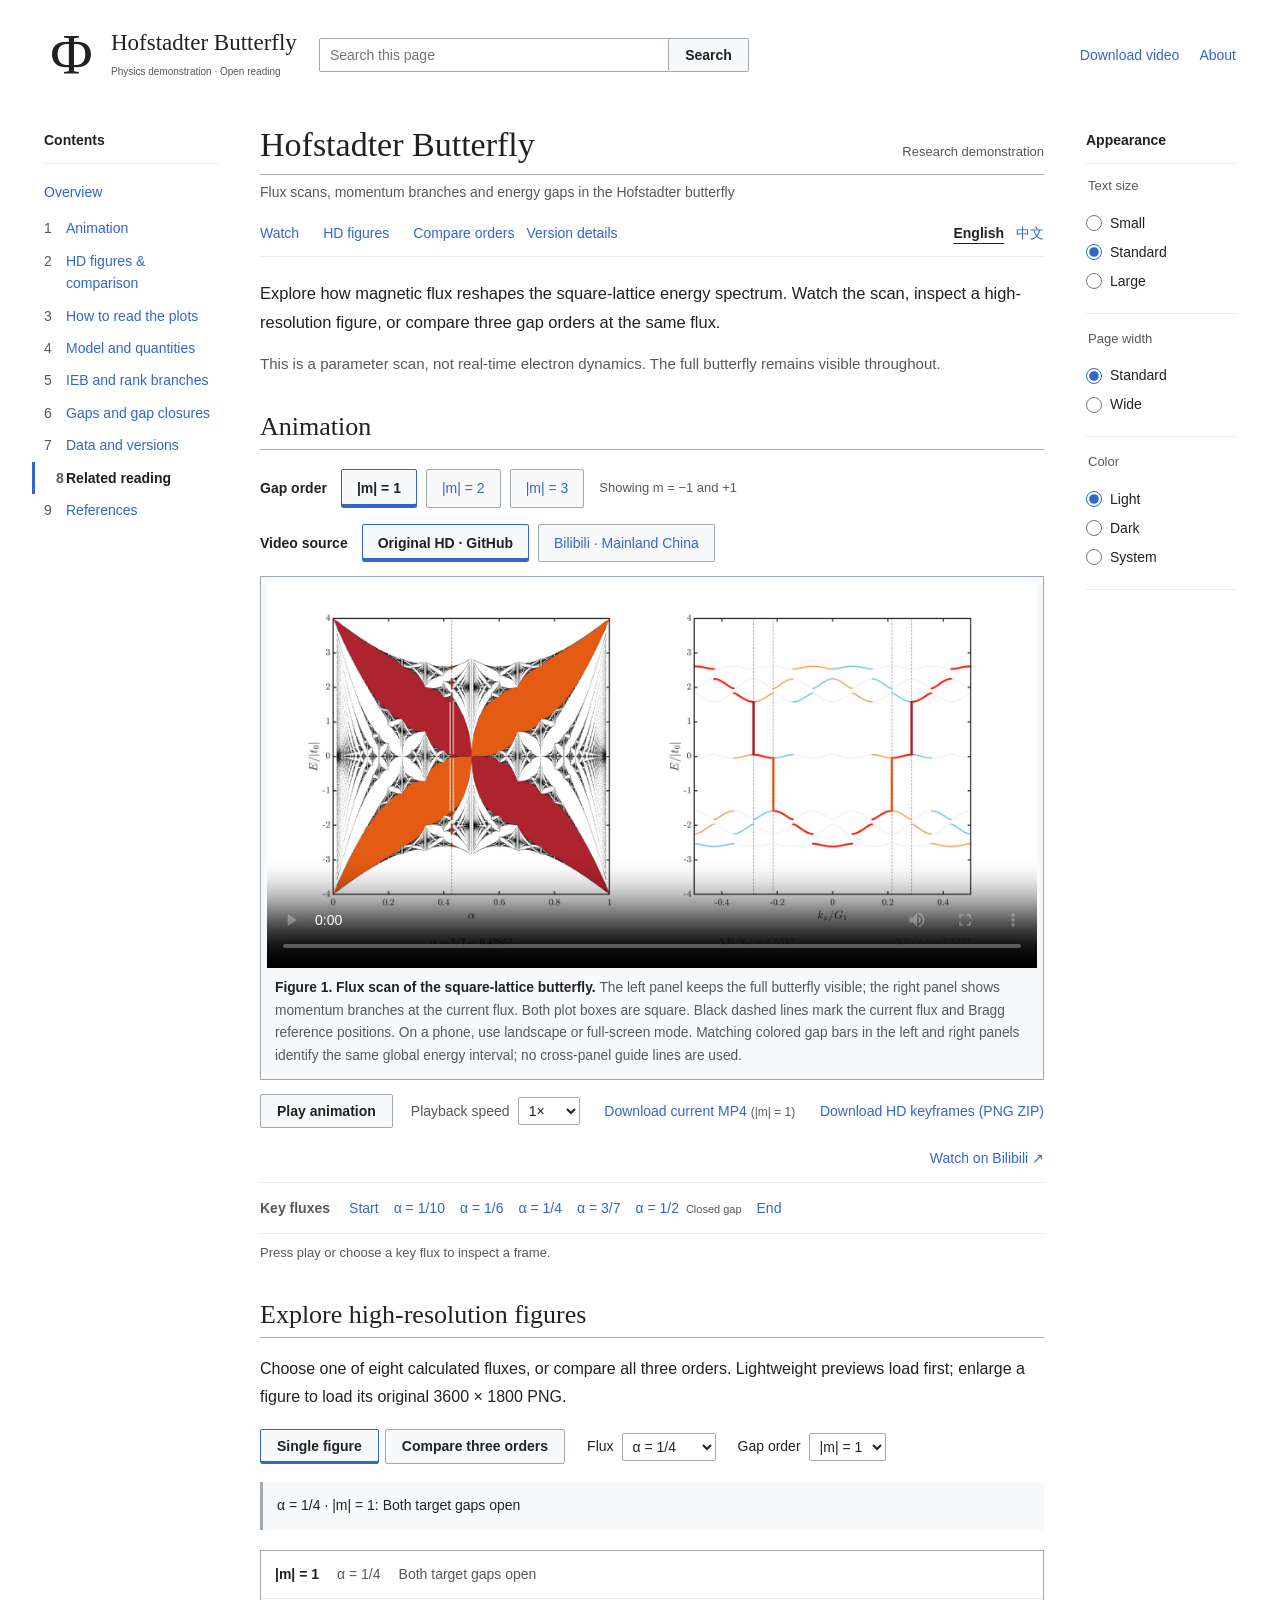
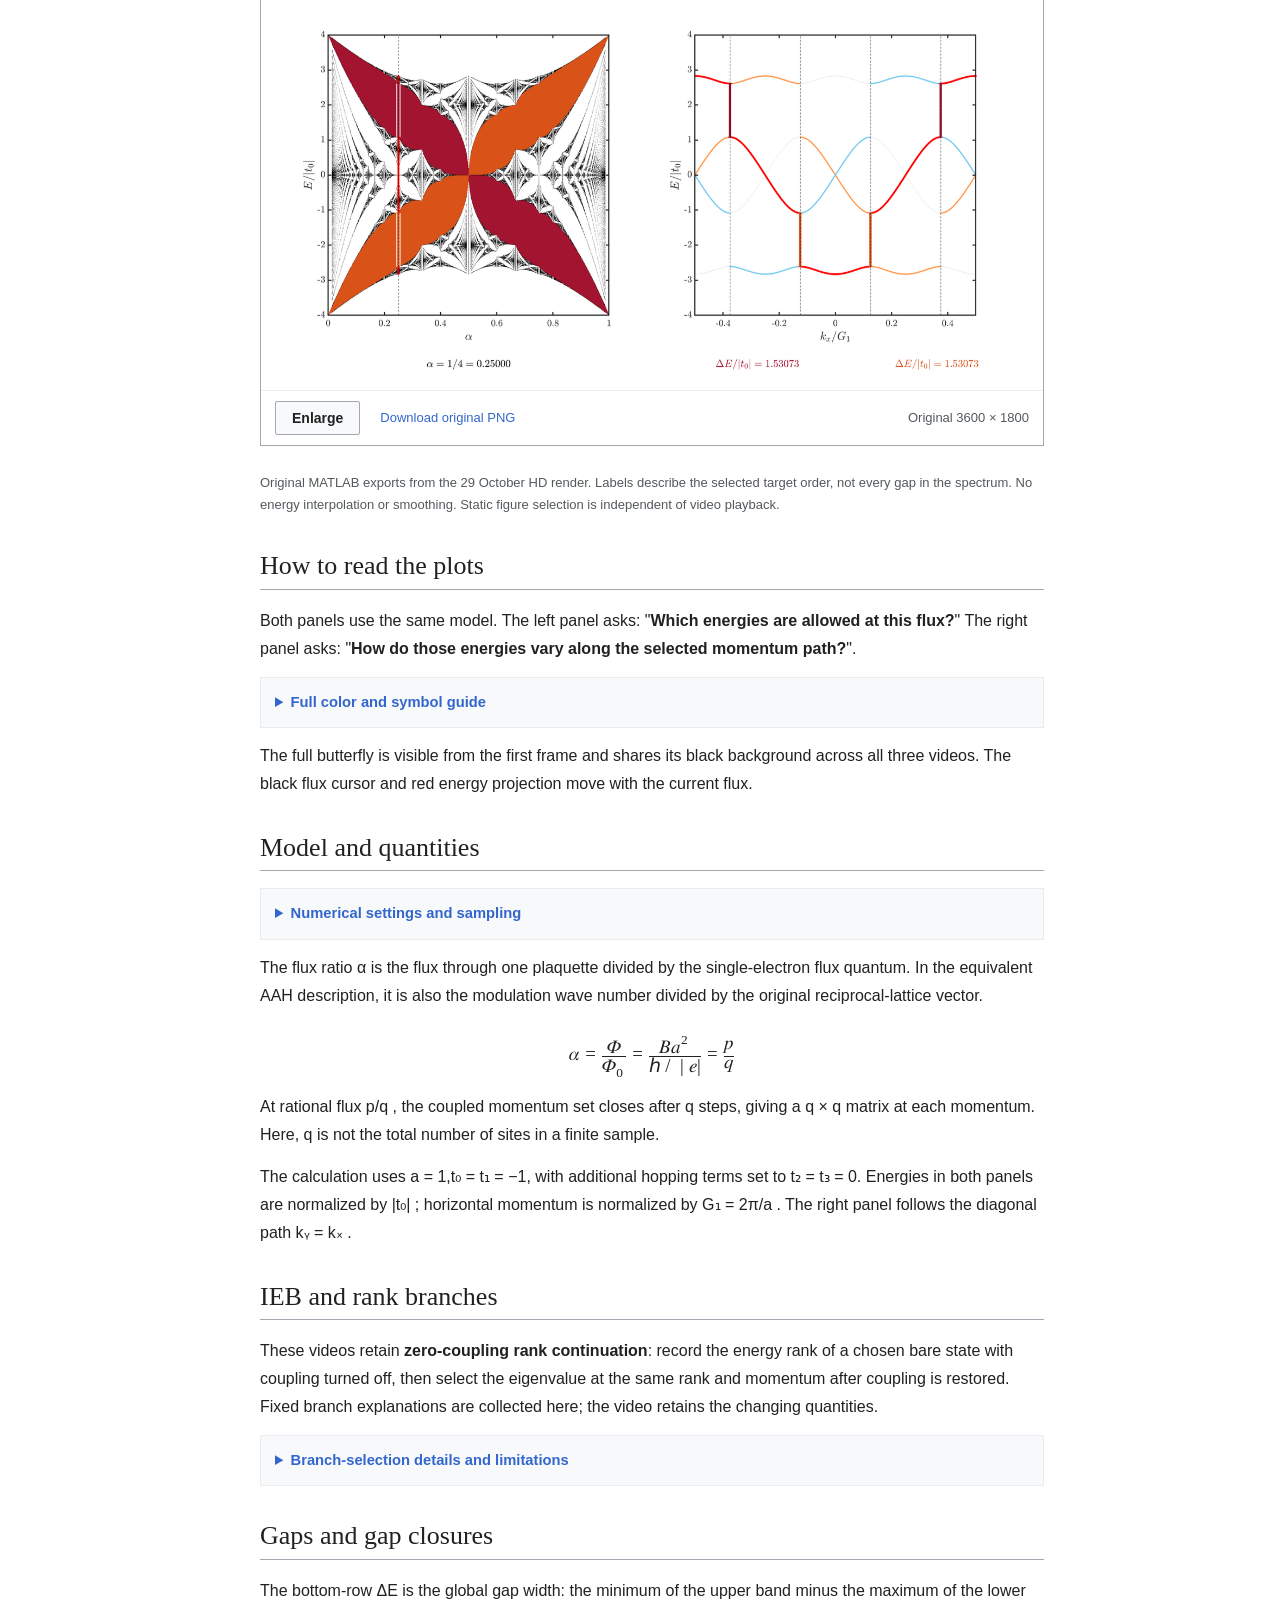
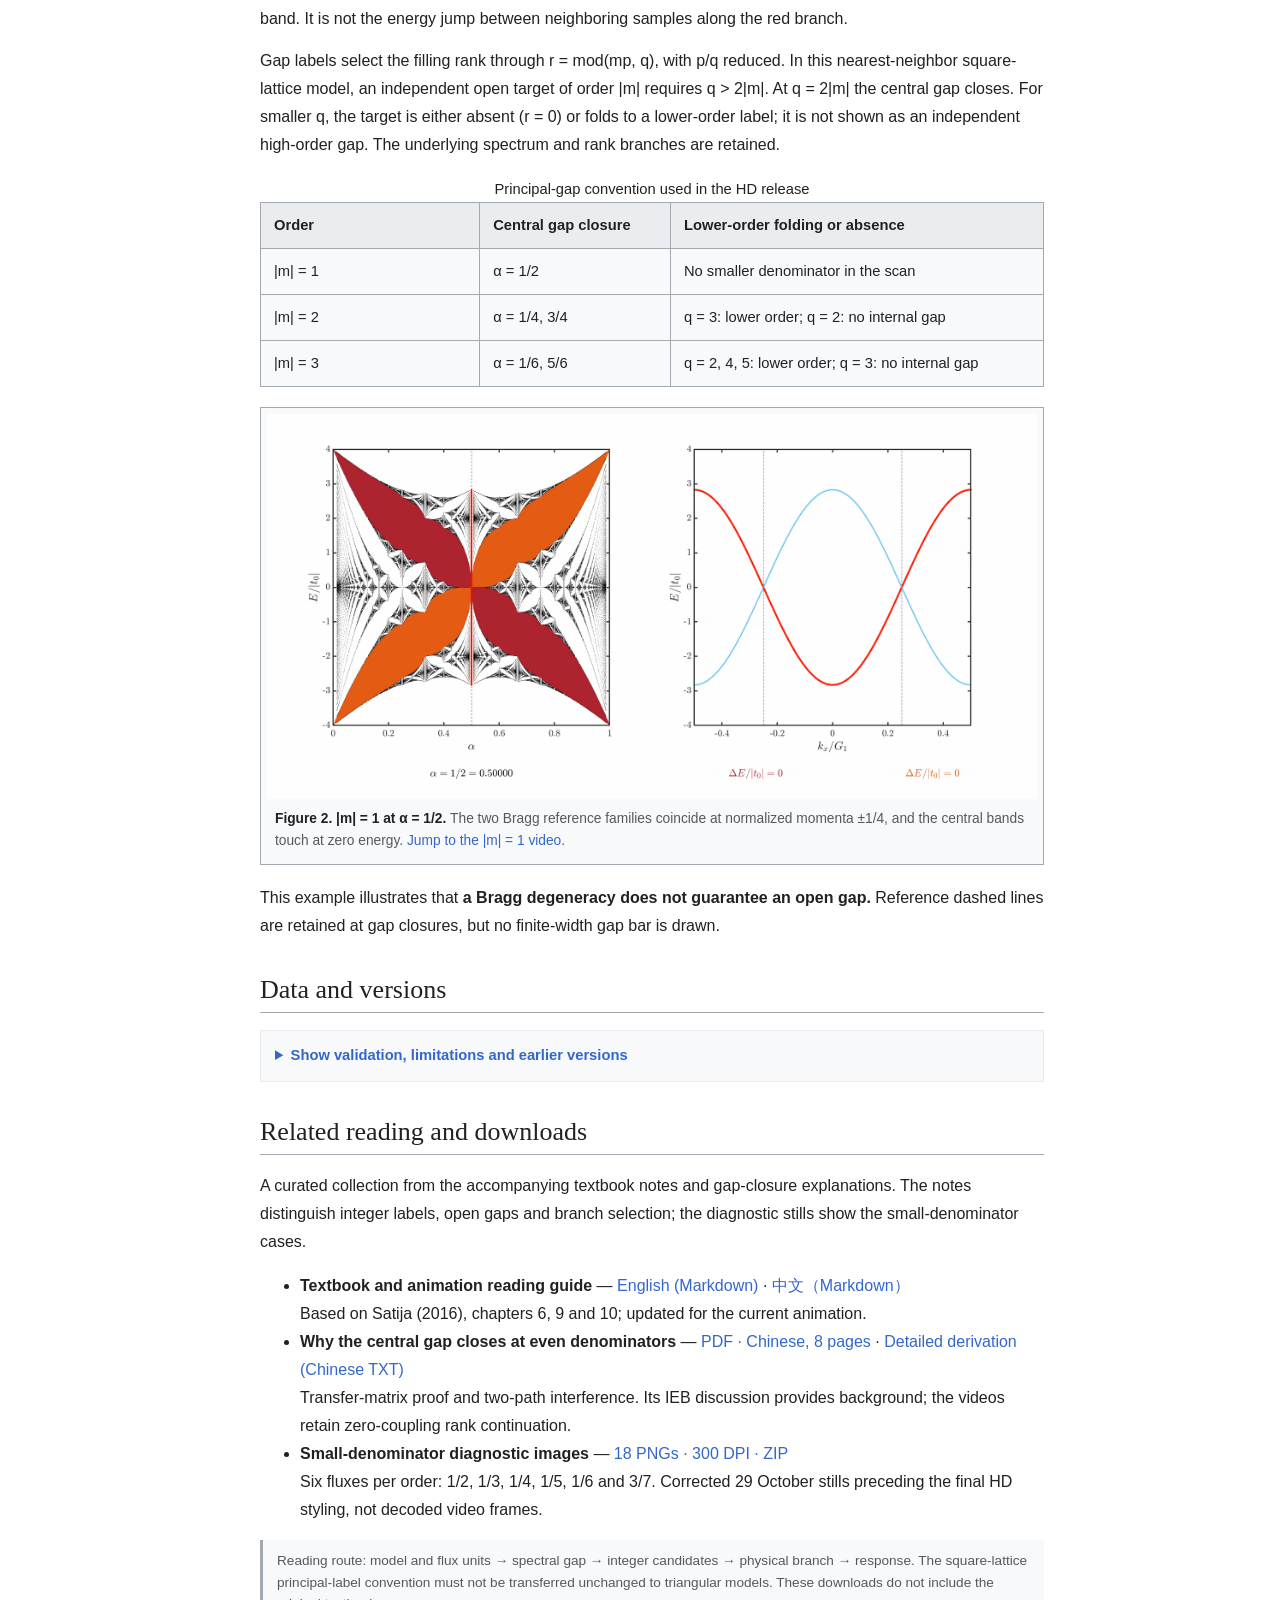
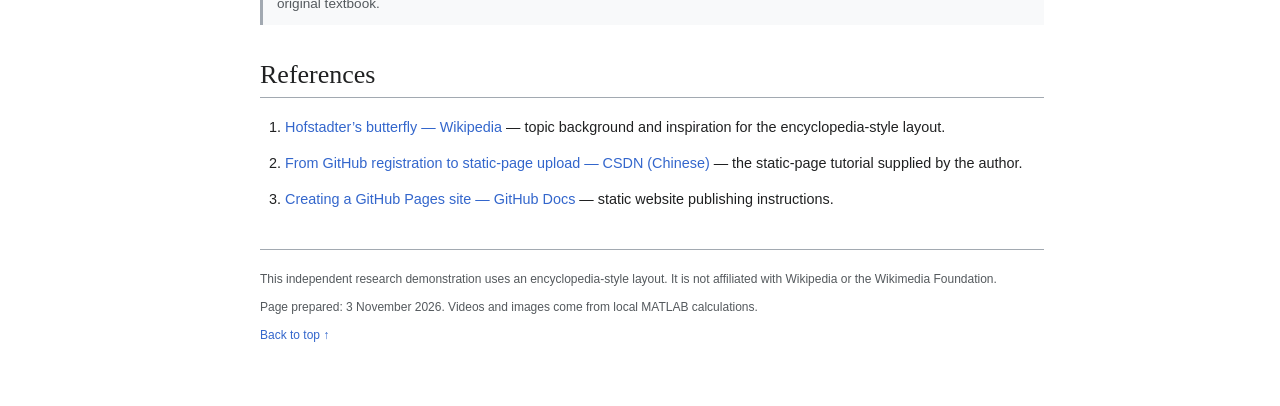
==== commit 717b4e97: "Load lightweight previews before original HD figures" ====
--- a/index.html
+++ b/index.html
@@ -8,9 +8,9 @@
 <meta content="light dark" name="color-scheme"/>
 <title>Hofstadter Butterfly · Flux Scan</title>
 <link href="assets/favicon.svg" rel="icon" type="image/svg+xml"/>
-<link href="style.css?v=20261103-explorer" rel="stylesheet"/>
-<script defer="" src="app.js?v=20261103-explorer"></script>
-<link href="index.html" hreflang="en" rel="alternate"/><link href="zh.html" hreflang="zh-CN" rel="alternate"/><link href="explorer.css?v=20261103-explorer" rel="stylesheet"/><script defer="" src="explorer.js?v=20261103-explorer"></script></head>
+<link href="style.css?v=20261103-previews" rel="stylesheet"/>
+<script defer="" src="app.js?v=20261103-previews"></script>
+<link href="index.html" hreflang="en" rel="alternate"/><link href="zh.html" hreflang="zh-CN" rel="alternate"/><link href="explorer.css?v=20261103-previews" rel="stylesheet"/><script defer="" src="explorer.js?v=20261103-previews"></script></head>
 <body>
 <a class="skip-link" href="#content">Skip to content</a>
 <header class="site-header">
@@ -83,20 +83,20 @@
 <noscript><p>JavaScript is disabled. Play the default video or download  <a href="https://github.com/Decimator0715/butterfly-spectrum/releases/download/hd-20261029/butterfly-hd-order-1-20261029.mp4">|m| = 1</a>,<a href="https://github.com/Decimator0715/butterfly-spectrum/releases/download/hd-20261029/butterfly-hd-order-2-20261029.mp4">|m| = 2</a>,<a href="https://github.com/Decimator0715/butterfly-spectrum/releases/download/hd-20261029/butterfly-hd-order-3-20261029.mp4">|m| = 3</a>.</p></noscript>
 </section><section aria-labelledby="explore-heading" data-search="HD image figures compare flux zoom 高清 图片 放大 对比" id="explore">
 <h2 id="explore-heading" tabindex="-1">Explore high-resolution figures</h2>
-<p>Choose one of eight calculated fluxes. Enlarge any figure to inspect the original PNG, or compare all three orders at the same flux.</p>
+<p>Choose one of eight calculated fluxes, or compare all three orders. Lightweight previews load first; enlarge a figure to load its original 3600 × 1800 PNG.</p>
 <div class="image-controls"><div aria-label="Figure view" class="image-mode" role="group"><button aria-pressed="true" class="wiki-button" data-image-mode="single" type="button">Single figure</button><button aria-pressed="false" class="wiki-button" data-image-mode="compare" type="button">Compare three orders</button></div>
 <label> Flux <select id="image-flux"><option value="1/70">α = 1/70</option><option value="1/10">α = 1/10</option><option value="1/6">α = 1/6</option><option selected="" value="1/4">α = 1/4</option><option value="1/3">α = 1/3</option><option value="3/7">α = 3/7</option><option value="1/2">α = 1/2</option><option value="69/70">α = 69/70</option></select></label><label id="image-order-label">Gap order <select id="image-order"><option value="1">|m| = 1</option><option value="2">|m| = 2</option><option value="3">|m| = 3</option></select></label></div>
 <p aria-live="polite" class="comparison-note" id="comparison-note" role="status">α = 1/4 · |m| = 1: both target gaps open.</p>
 <div class="keyframe-list"><figure class="keyframe-card" data-image-order="1">
 <figcaption><strong>|m| = 1</strong> <span class="keyframe-flux">α = 1/4</span> <span class="keyframe-status">Both target gaps open</span></figcaption>
-<a aria-label="Enlarge figure |m| = 1, α = 1/4" class="image-open" href="assets/keyframes/m1-alpha-1-4.png"><img alt="|m| = 1, α = 1/4; Both target gaps open" height="1800" loading="lazy" src="assets/keyframes/m1-alpha-1-4.png" width="3600"/></a>
-<div class="image-actions"><button class="wiki-button enlarge-image" type="button">Enlarge</button><a class="single-image-download" download="" href="assets/keyframes/m1-alpha-1-4.png">Download PNG</a><span>3600 × 1800</span></div></figure><figure class="keyframe-card" data-image-order="2" hidden="">
+<a aria-label="Enlarge figure |m| = 1, α = 1/4" class="image-open" href="assets/keyframes/m1-alpha-1-4.png"><img alt="|m| = 1, α = 1/4; Both target gaps open" height="720" loading="lazy" src="assets/keyframes/previews/m1-alpha-1-4.webp" width="1440"/></a>
+<div class="image-actions"><button class="wiki-button enlarge-image" type="button">Enlarge</button><a class="single-image-download" download="" href="assets/keyframes/m1-alpha-1-4.png">Download original PNG</a><span>Original 3600 × 1800</span></div></figure><figure class="keyframe-card" data-image-order="2" hidden="">
 <figcaption><strong>|m| = 2</strong> <span class="keyframe-flux">α = 1/4</span> <span class="keyframe-status">Central gap closed</span></figcaption>
-<a aria-label="Enlarge figure |m| = 2, α = 1/4" class="image-open" href="assets/keyframes/m2-alpha-1-4.png"><img alt="|m| = 2, α = 1/4; Central gap closed" height="1800" loading="lazy" width="3600"/></a>
-<div class="image-actions"><button class="wiki-button enlarge-image" type="button">Enlarge</button><a class="single-image-download" download="" href="assets/keyframes/m2-alpha-1-4.png">Download PNG</a><span>3600 × 1800</span></div></figure><figure class="keyframe-card" data-image-order="3" hidden="">
+<a aria-label="Enlarge figure |m| = 2, α = 1/4" class="image-open" href="assets/keyframes/m2-alpha-1-4.png"><img alt="|m| = 2, α = 1/4; Central gap closed" height="720" loading="lazy" width="1440"/></a>
+<div class="image-actions"><button class="wiki-button enlarge-image" type="button">Enlarge</button><a class="single-image-download" download="" href="assets/keyframes/m2-alpha-1-4.png">Download original PNG</a><span>Original 3600 × 1800</span></div></figure><figure class="keyframe-card" data-image-order="3" hidden="">
 <figcaption><strong>|m| = 3</strong> <span class="keyframe-flux">α = 1/4</span> <span class="keyframe-status">Folds to lower order</span></figcaption>
-<a aria-label="Enlarge figure |m| = 3, α = 1/4" class="image-open" href="assets/keyframes/m3-alpha-1-4.png"><img alt="|m| = 3, α = 1/4; Folds to lower order" height="1800" loading="lazy" width="3600"/></a>
-<div class="image-actions"><button class="wiki-button enlarge-image" type="button">Enlarge</button><a class="single-image-download" download="" href="assets/keyframes/m3-alpha-1-4.png">Download PNG</a><span>3600 × 1800</span></div></figure></div><p class="image-provenance">Original MATLAB exports from the 29 October HD render. Labels describe the selected target order, not every gap in the spectrum. No energy interpolation or smoothing. Static figure selection is independent of video playback.</p>
+<a aria-label="Enlarge figure |m| = 3, α = 1/4" class="image-open" href="assets/keyframes/m3-alpha-1-4.png"><img alt="|m| = 3, α = 1/4; Folds to lower order" height="720" loading="lazy" width="1440"/></a>
+<div class="image-actions"><button class="wiki-button enlarge-image" type="button">Enlarge</button><a class="single-image-download" download="" href="assets/keyframes/m3-alpha-1-4.png">Download original PNG</a><span>Original 3600 × 1800</span></div></figure></div><p class="image-provenance">Original MATLAB exports from the 29 October HD render. Labels describe the selected target order, not every gap in the spectrum. No energy interpolation or smoothing. Static figure selection is independent of video playback.</p>
 <noscript><p>Enable JavaScript to select other fluxes and compare orders. The displayed PNG can still be opened or downloaded.</p></noscript></section>
 <section aria-labelledby="reading-heading" data-search="guide colors branches spectrum legend" id="reading">
 <h2 id="reading-heading" tabindex="-1">How to read the plots</h2>
@@ -159,5 +159,5 @@
 <dialog aria-labelledby="image-dialog-title" id="image-dialog"><div class="image-dialog-heading"><strong id="image-dialog-title"></strong><button class="wiki-button" id="image-close" type="button">Close ×</button></div>
 <div class="zoom-controls"><button aria-label="Zoom out" class="wiki-button" id="zoom-out" type="button">−</button><output aria-live="polite" id="zoom-value"></output><button aria-label="Zoom in" class="wiki-button" id="zoom-in" type="button">+</button><button class="wiki-button" id="zoom-fit" type="button">Fit</button><button class="wiki-button" id="zoom-native" type="button">100%</button><a download="" id="zoom-download">Download original PNG</a></div>
 <p class="zoom-help">Zoom with + / −, then drag or scroll to pan. On touchscreens, swipe to pan. Press Esc to close.</p>
-<div aria-label="Scrollable high-resolution figure" id="image-viewport" tabindex="0"><img alt="" draggable="false" id="zoom-image"/></div><p id="zoom-status" role="status"></p></dialog><script id="keyframe-data" type="application/json">{"1:1/70": {"src": "assets/keyframes/m1-alpha-1-70.png", "state": "open", "p": 1, "q": 70, "order": 1}, "1:1/10": {"src": "assets/keyframes/m1-alpha-1-10.png", "state": "open", "p": 1, "q": 10, "order": 1}, "1:1/6": {"src": "assets/keyframes/m1-alpha-1-6.png", "state": "open", "p": 1, "q": 6, "order": 1}, "1:1/4": {"src": "assets/keyframes/m1-alpha-1-4.png", "state": "open", "p": 1, "q": 4, "order": 1}, "1:1/3": {"src": "assets/keyframes/m1-alpha-1-3.png", "state": "open", "p": 1, "q": 3, "order": 1}, "1:3/7": {"src": "assets/keyframes/m1-alpha-3-7.png", "state": "open", "p": 3, "q": 7, "order": 1}, "1:1/2": {"src": "assets/keyframes/m1-alpha-1-2.png", "state": "closed", "p": 1, "q": 2, "order": 1}, "1:69/70": {"src": "assets/keyframes/m1-alpha-69-70.png", "state": "open", "p": 69, "q": 70, "order": 1}, "2:1/70": {"src": "assets/keyframes/m2-alpha-1-70.png", "state": "open", "p": 1, "q": 70, "order": 2}, "2:1/10": {"src": "assets/keyframes/m2-alpha-1-10.png", "state": "open", "p": 1, "q": 10, "order": 2}, "2:1/6": {"src": "assets/keyframes/m2-alpha-1-6.png", "state": "open", "p": 1, "q": 6, "order": 2}, "2:1/4": {"src": "assets/keyframes/m2-alpha-1-4.png", "state": "closed", "p": 1, "q": 4, "order": 2}, "2:1/3": {"src": "assets/keyframes/m2-alpha-1-3.png", "state": "folded", "p": 1, "q": 3, "order": 2}, "2:3/7": {"src": "assets/keyframes/m2-alpha-3-7.png", "state": "open", "p": 3, "q": 7, "order": 2}, "2:1/2": {"src": "assets/keyframes/m2-alpha-1-2.png", "state": "absent", "p": 1, "q": 2, "order": 2}, "2:69/70": {"src": "assets/keyframes/m2-alpha-69-70.png", "state": "open", "p": 69, "q": 70, "order": 2}, "3:1/70": {"src": "assets/keyframes/m3-alpha-1-70.png", "state": "open", "p": 1, "q": 70, "order": 3}, "3:1/10": {"src": "assets/keyframes/m3-alpha-1-10.png", "state": "open", "p": 1, "q": 10, "order": 3}, "3:1/6": {"src": "assets/keyframes/m3-alpha-1-6.png", "state": "closed", "p": 1, "q": 6, "order": 3}, "3:1/4": {"src": "assets/keyframes/m3-alpha-1-4.png", "state": "folded", "p": 1, "q": 4, "order": 3}, "3:1/3": {"src": "assets/keyframes/m3-alpha-1-3.png", "state": "absent", "p": 1, "q": 3, "order": 3}, "3:3/7": {"src": "assets/keyframes/m3-alpha-3-7.png", "state": "open", "p": 3, "q": 7, "order": 3}, "3:1/2": {"src": "assets/keyframes/m3-alpha-1-2.png", "state": "folded", "p": 1, "q": 2, "order": 3}, "3:69/70": {"src": "assets/keyframes/m3-alpha-69-70.png", "state": "open", "p": 69, "q": 70, "order": 3}}</script></body>
+<div aria-label="Scrollable high-resolution figure" id="image-viewport" tabindex="0"><img alt="" draggable="false" id="zoom-image"/></div><p id="zoom-status" role="status"></p></dialog><script id="keyframe-data" type="application/json">{"1:1/70": {"src": "assets/keyframes/m1-alpha-1-70.png", "preview": "assets/keyframes/previews/m1-alpha-1-70.webp", "state": "open", "p": 1, "q": 70, "order": 1}, "1:1/10": {"src": "assets/keyframes/m1-alpha-1-10.png", "preview": "assets/keyframes/previews/m1-alpha-1-10.webp", "state": "open", "p": 1, "q": 10, "order": 1}, "1:1/6": {"src": "assets/keyframes/m1-alpha-1-6.png", "preview": "assets/keyframes/previews/m1-alpha-1-6.webp", "state": "open", "p": 1, "q": 6, "order": 1}, "1:1/4": {"src": "assets/keyframes/m1-alpha-1-4.png", "preview": "assets/keyframes/previews/m1-alpha-1-4.webp", "state": "open", "p": 1, "q": 4, "order": 1}, "1:1/3": {"src": "assets/keyframes/m1-alpha-1-3.png", "preview": "assets/keyframes/previews/m1-alpha-1-3.webp", "state": "open", "p": 1, "q": 3, "order": 1}, "1:3/7": {"src": "assets/keyframes/m1-alpha-3-7.png", "preview": "assets/keyframes/previews/m1-alpha-3-7.webp", "state": "open", "p": 3, "q": 7, "order": 1}, "1:1/2": {"src": "assets/keyframes/m1-alpha-1-2.png", "preview": "assets/keyframes/previews/m1-alpha-1-2.webp", "state": "closed", "p": 1, "q": 2, "order": 1}, "1:69/70": {"src": "assets/keyframes/m1-alpha-69-70.png", "preview": "assets/keyframes/previews/m1-alpha-69-70.webp", "state": "open", "p": 69, "q": 70, "order": 1}, "2:1/70": {"src": "assets/keyframes/m2-alpha-1-70.png", "preview": "assets/keyframes/previews/m2-alpha-1-70.webp", "state": "open", "p": 1, "q": 70, "order": 2}, "2:1/10": {"src": "assets/keyframes/m2-alpha-1-10.png", "preview": "assets/keyframes/previews/m2-alpha-1-10.webp", "state": "open", "p": 1, "q": 10, "order": 2}, "2:1/6": {"src": "assets/keyframes/m2-alpha-1-6.png", "preview": "assets/keyframes/previews/m2-alpha-1-6.webp", "state": "open", "p": 1, "q": 6, "order": 2}, "2:1/4": {"src": "assets/keyframes/m2-alpha-1-4.png", "preview": "assets/keyframes/previews/m2-alpha-1-4.webp", "state": "closed", "p": 1, "q": 4, "order": 2}, "2:1/3": {"src": "assets/keyframes/m2-alpha-1-3.png", "preview": "assets/keyframes/previews/m2-alpha-1-3.webp", "state": "folded", "p": 1, "q": 3, "order": 2}, "2:3/7": {"src": "assets/keyframes/m2-alpha-3-7.png", "preview": "assets/keyframes/previews/m2-alpha-3-7.webp", "state": "open", "p": 3, "q": 7, "order": 2}, "2:1/2": {"src": "assets/keyframes/m2-alpha-1-2.png", "preview": "assets/keyframes/previews/m2-alpha-1-2.webp", "state": "absent", "p": 1, "q": 2, "order": 2}, "2:69/70": {"src": "assets/keyframes/m2-alpha-69-70.png", "preview": "assets/keyframes/previews/m2-alpha-69-70.webp", "state": "open", "p": 69, "q": 70, "order": 2}, "3:1/70": {"src": "assets/keyframes/m3-alpha-1-70.png", "preview": "assets/keyframes/previews/m3-alpha-1-70.webp", "state": "open", "p": 1, "q": 70, "order": 3}, "3:1/10": {"src": "assets/keyframes/m3-alpha-1-10.png", "preview": "assets/keyframes/previews/m3-alpha-1-10.webp", "state": "open", "p": 1, "q": 10, "order": 3}, "3:1/6": {"src": "assets/keyframes/m3-alpha-1-6.png", "preview": "assets/keyframes/previews/m3-alpha-1-6.webp", "state": "closed", "p": 1, "q": 6, "order": 3}, "3:1/4": {"src": "assets/keyframes/m3-alpha-1-4.png", "preview": "assets/keyframes/previews/m3-alpha-1-4.webp", "state": "folded", "p": 1, "q": 4, "order": 3}, "3:1/3": {"src": "assets/keyframes/m3-alpha-1-3.png", "preview": "assets/keyframes/previews/m3-alpha-1-3.webp", "state": "absent", "p": 1, "q": 3, "order": 3}, "3:3/7": {"src": "assets/keyframes/m3-alpha-3-7.png", "preview": "assets/keyframes/previews/m3-alpha-3-7.webp", "state": "open", "p": 3, "q": 7, "order": 3}, "3:1/2": {"src": "assets/keyframes/m3-alpha-1-2.png", "preview": "assets/keyframes/previews/m3-alpha-1-2.webp", "state": "folded", "p": 1, "q": 2, "order": 3}, "3:69/70": {"src": "assets/keyframes/m3-alpha-69-70.png", "preview": "assets/keyframes/previews/m3-alpha-69-70.webp", "state": "open", "p": 69, "q": 70, "order": 3}}</script></body>
 </html>
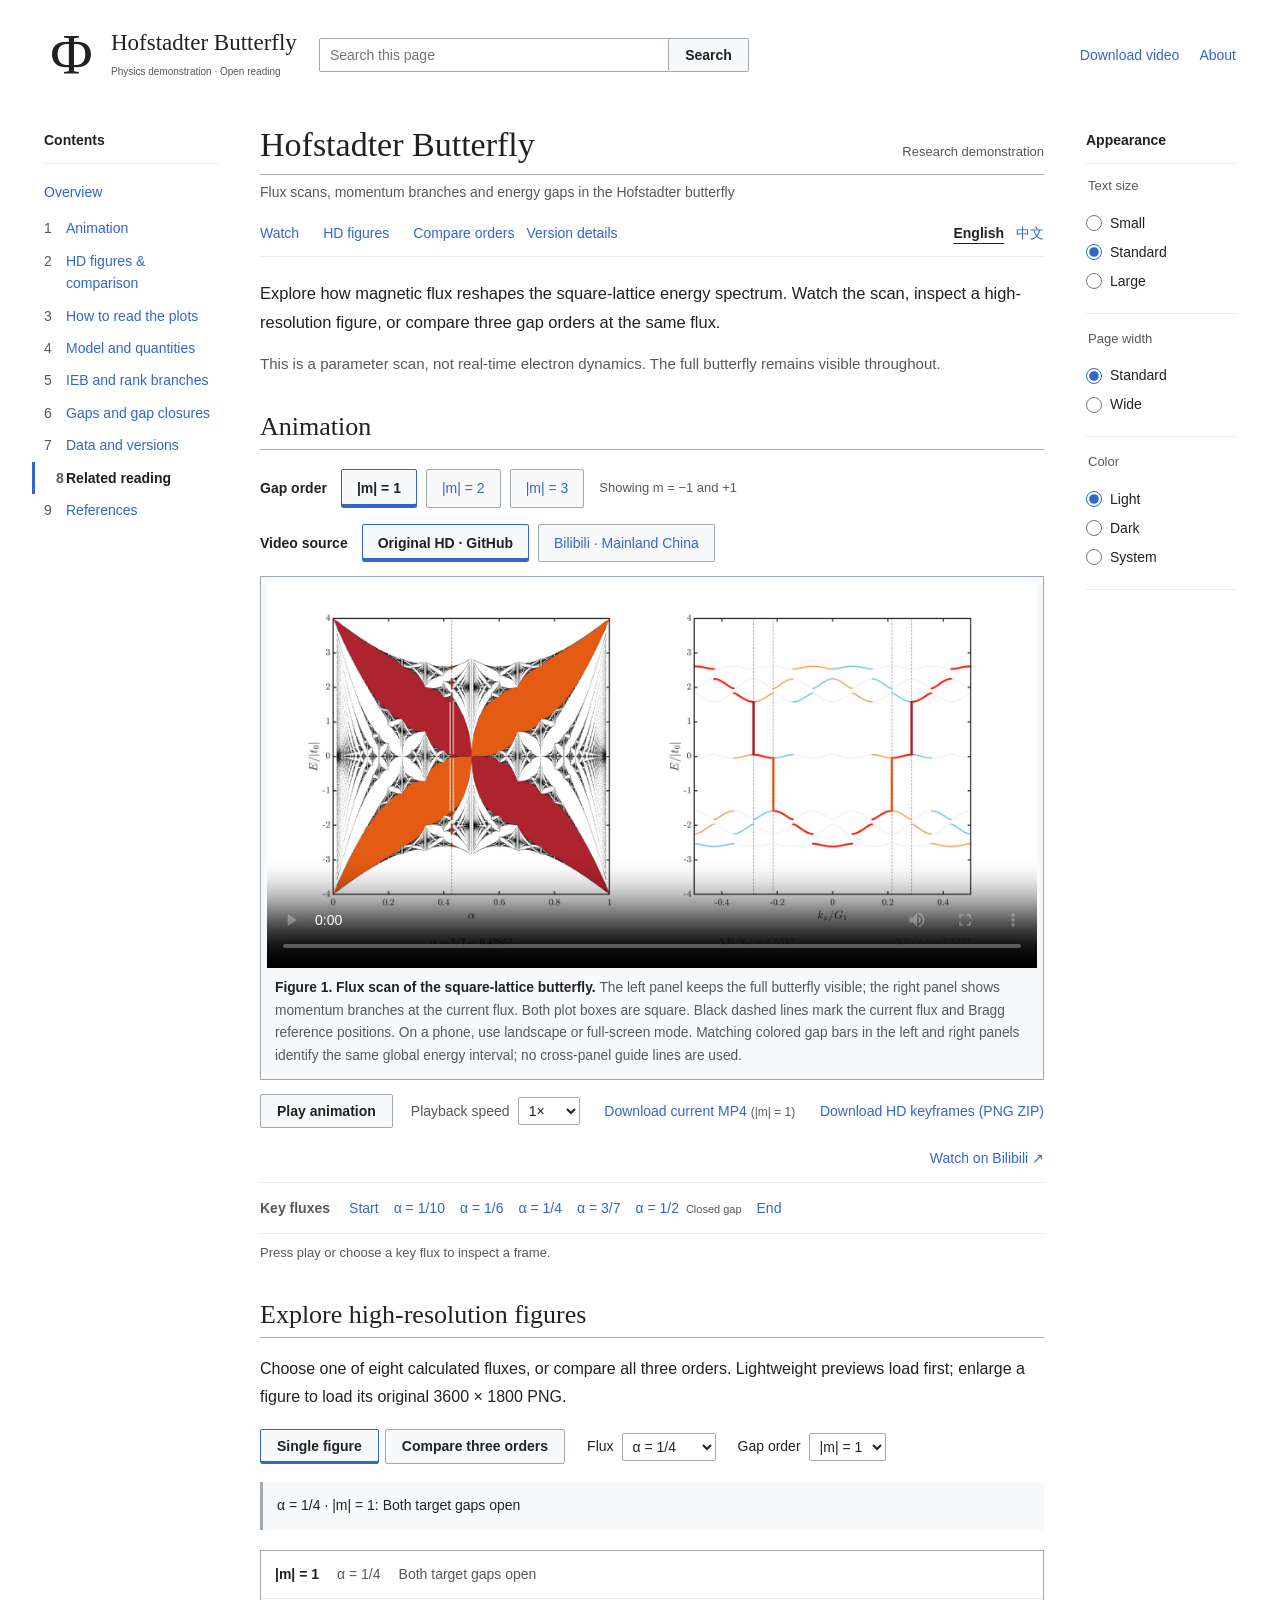
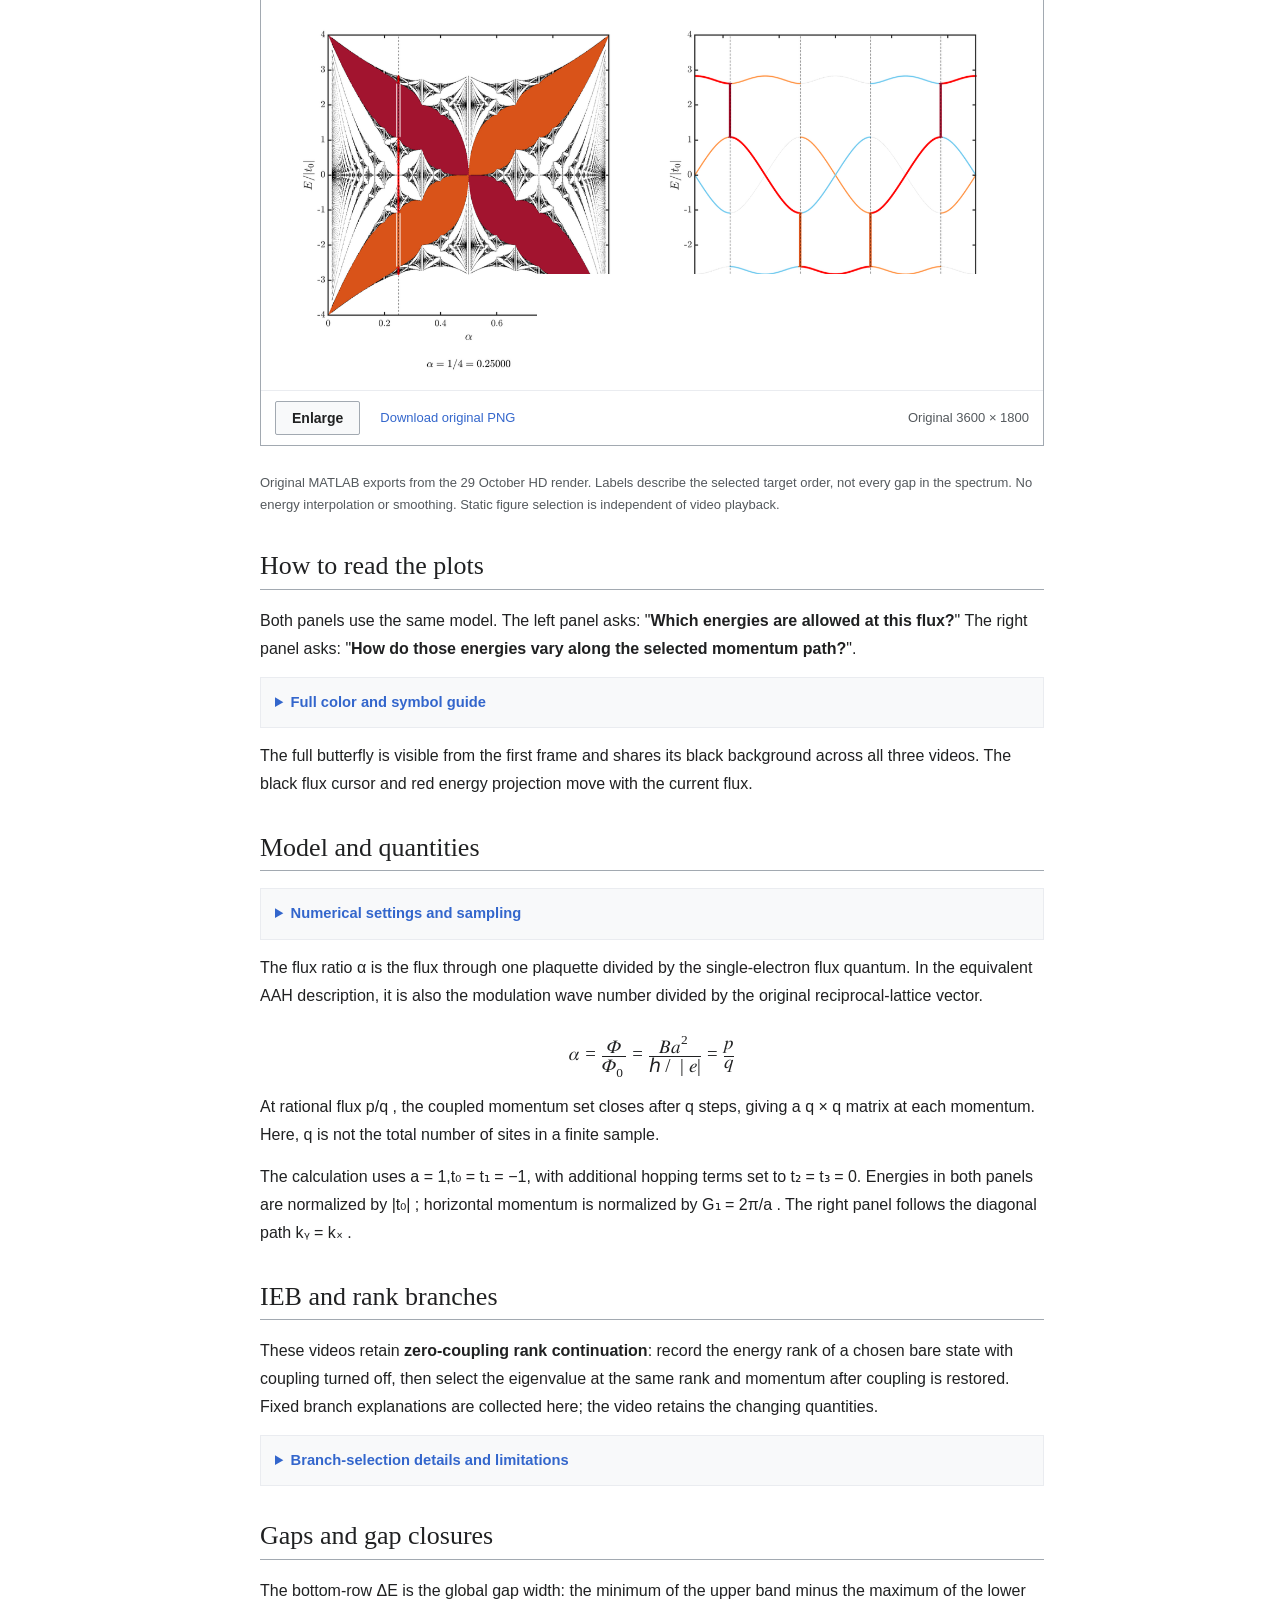
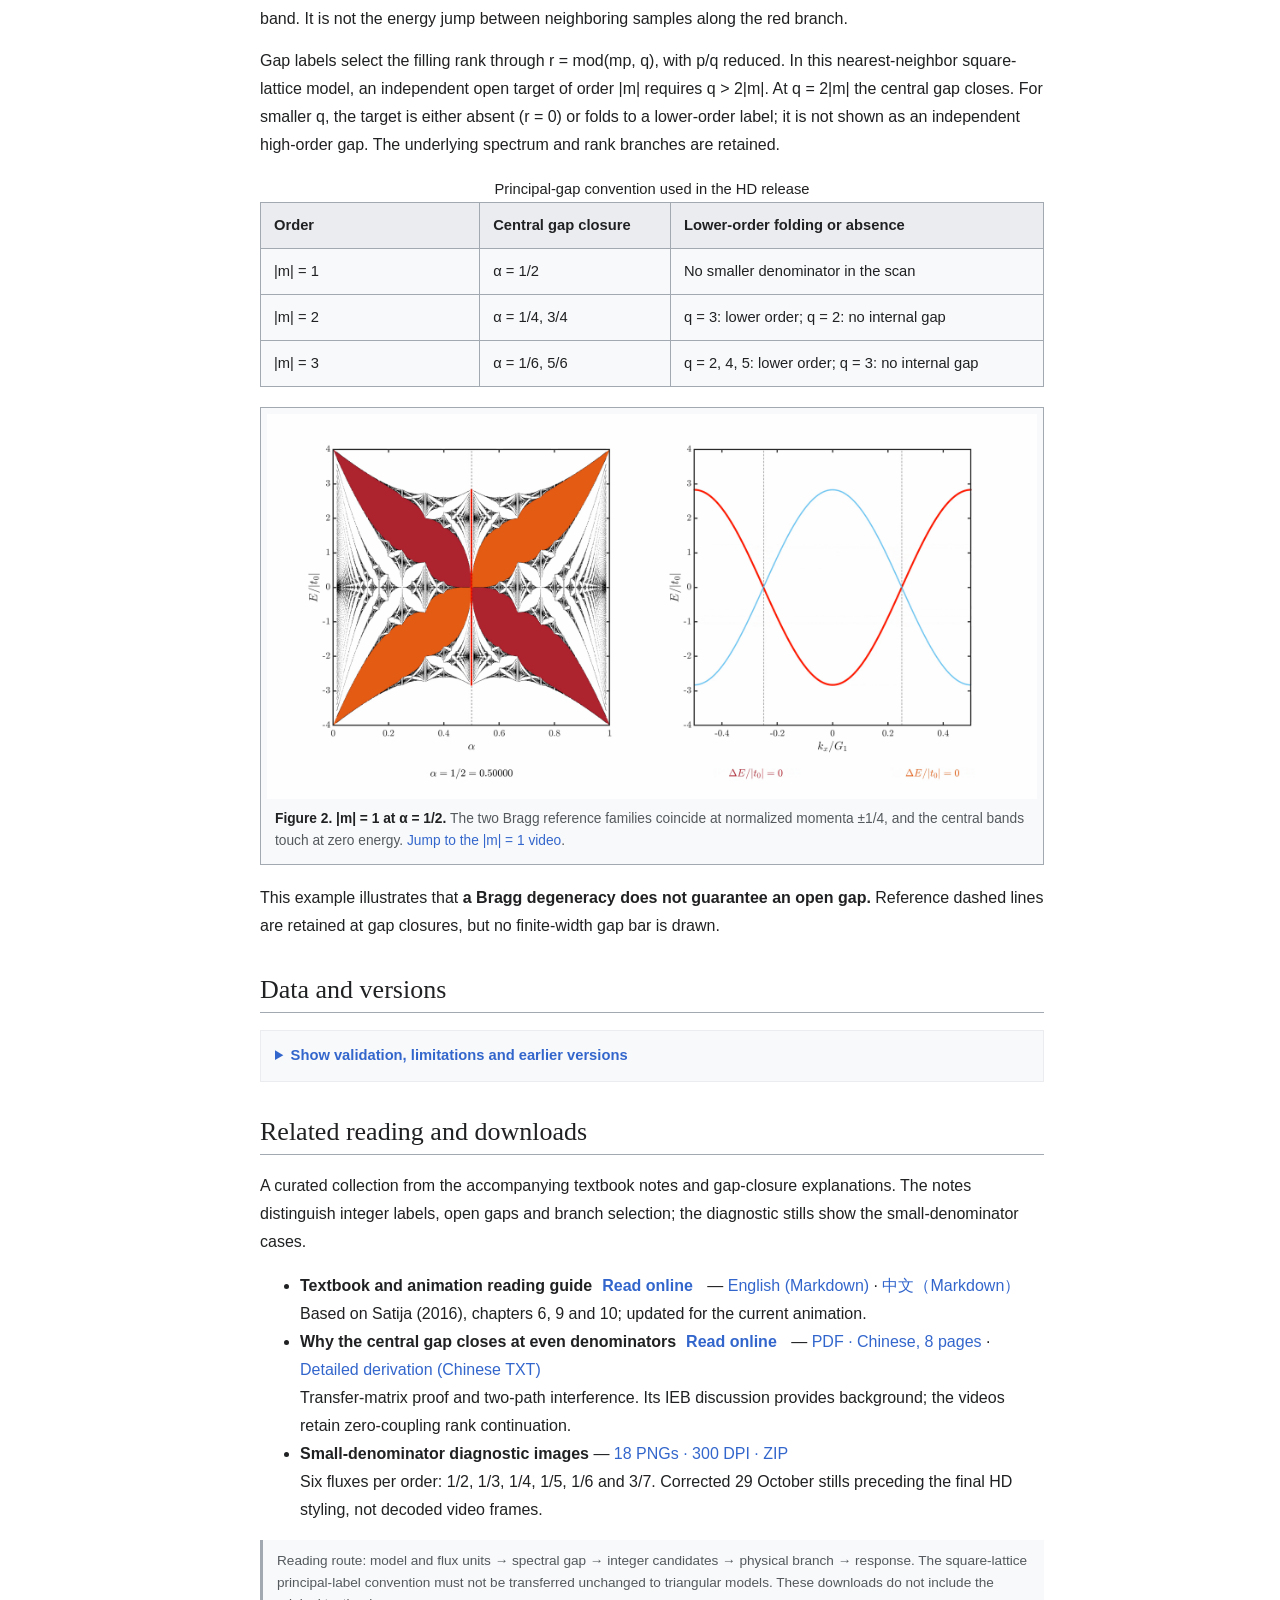
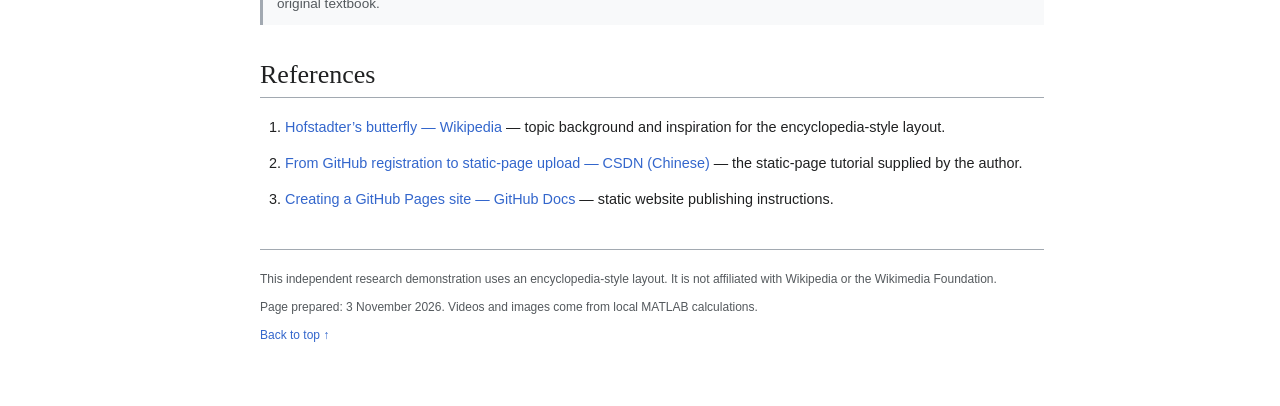
==== commit 42ac39c3: "Publish bilingual reading guides and central-gap derivation with static math" ====
--- a/index.html
+++ b/index.html
@@ -8,9 +8,9 @@
 <meta content="light dark" name="color-scheme"/>
 <title>Hofstadter Butterfly · Flux Scan</title>
 <link href="assets/favicon.svg" rel="icon" type="image/svg+xml"/>
-<link href="style.css?v=20261103-previews" rel="stylesheet"/>
-<script defer="" src="app.js?v=20261103-previews"></script>
-<link href="index.html" hreflang="en" rel="alternate"/><link href="zh.html" hreflang="zh-CN" rel="alternate"/><link href="explorer.css?v=20261103-previews" rel="stylesheet"/><script defer="" src="explorer.js?v=20261103-previews"></script></head>
+<link href="style.css?v=20261103-reading" rel="stylesheet"/>
+<script defer="" src="app.js?v=20261103-reading"></script>
+<link href="index.html" hreflang="en" rel="alternate"/><link href="zh.html" hreflang="zh-CN" rel="alternate"/><link href="explorer.css?v=20261103-reading" rel="stylesheet"/><script defer="" src="explorer.js?v=20261103-reading"></script></head>
 <body>
 <a class="skip-link" href="#content">Skip to content</a>
 <header class="site-header">
@@ -86,6 +86,7 @@
 <p>Choose one of eight calculated fluxes, or compare all three orders. Lightweight previews load first; enlarge a figure to load its original 3600 × 1800 PNG.</p>
 <div class="image-controls"><div aria-label="Figure view" class="image-mode" role="group"><button aria-pressed="true" class="wiki-button" data-image-mode="single" type="button">Single figure</button><button aria-pressed="false" class="wiki-button" data-image-mode="compare" type="button">Compare three orders</button></div>
 <label> Flux <select id="image-flux"><option value="1/70">α = 1/70</option><option value="1/10">α = 1/10</option><option value="1/6">α = 1/6</option><option selected="" value="1/4">α = 1/4</option><option value="1/3">α = 1/3</option><option value="3/7">α = 3/7</option><option value="1/2">α = 1/2</option><option value="69/70">α = 69/70</option></select></label><label id="image-order-label">Gap order <select id="image-order"><option value="1">|m| = 1</option><option value="2">|m| = 2</option><option value="3">|m| = 3</option></select></label></div>
+<div hidden="" id="linked-entry"><button class="wiki-button" id="linked-enlarge" type="button">Linked zoom · three orders</button><p class="image-provenance">Zoom or pan any figure to inspect the same image region in all three orders. Original PNGs load when you open linked zoom.</p></div>
 <p aria-live="polite" class="comparison-note" id="comparison-note" role="status">α = 1/4 · |m| = 1: both target gaps open.</p>
 <div class="keyframe-list"><figure class="keyframe-card" data-image-order="1">
 <figcaption><strong>|m| = 1</strong> <span class="keyframe-flux">α = 1/4</span> <span class="keyframe-status">Both target gaps open</span></figcaption>
@@ -138,8 +139,8 @@
 <section aria-labelledby="related-heading" data-search="reading resources textbook Harper closure diagnostic PDF 教材 资料 中央闭隙" id="related"><h2 id="related-heading" tabindex="-1">Related reading and downloads</h2>
 <p>A curated collection from the accompanying textbook notes and gap-closure explanations. The notes distinguish integer labels, open gaps and branch selection; the diagnostic stills show the small-denominator cases.</p>
 <ul>
-<li><strong>Textbook and animation reading guide</strong> — <a download="" href="assets/reading/butterfly-reading-en.md">English (Markdown)</a> · <a download="" href="assets/reading/butterfly-reading-zh.md">中文（Markdown）</a><br/>Based on Satija (2016), chapters 6, 9 and 10; updated for the current animation.</li>
-<li><strong>Why the central gap closes at even denominators</strong> — <a href="assets/reading/harper-central-gap-zh.pdf">PDF · Chinese, 8 pages</a> · <a download="" href="assets/reading/harper-central-gap-derivation-zh.txt">Detailed derivation (Chinese TXT)</a><br/>Transfer-matrix proof and two-path interference. Its IEB discussion provides background; the videos retain zero-coupling rank continuation.</li>
+<li><strong>Textbook and animation reading guide</strong><a class="online-reading-link" href="reading-guide.html">Read online</a> — <a download="" href="assets/reading/butterfly-reading-en.md">English (Markdown)</a> · <a download="" href="assets/reading/butterfly-reading-zh.md">中文（Markdown）</a><br/>Based on Satija (2016), chapters 6, 9 and 10; updated for the current animation.</li>
+<li><strong>Why the central gap closes at even denominators</strong><a class="online-reading-link" href="central-gap.html">Read online</a> — <a href="assets/reading/harper-central-gap-zh.pdf">PDF · Chinese, 8 pages</a> · <a download="" href="assets/reading/harper-central-gap-derivation-zh.txt">Detailed derivation (Chinese TXT)</a><br/>Transfer-matrix proof and two-path interference. Its IEB discussion provides background; the videos retain zero-coupling rank continuation.</li>
 <li><strong>Small-denominator diagnostic images</strong> — <a download="" href="assets/reading/principal-gap-diagnostics-300dpi.zip">18 PNGs · 300 DPI · ZIP</a><br/>Six fluxes per order: 1/2, 1/3, 1/4, 1/5, 1/6 and 3/7. Corrected 29 October stills preceding the final HD styling, not decoded video frames.</li>
 </ul>
 <p class="version-note">Reading route: model and flux units → spectral gap → integer candidates → physical branch → response. The square-lattice principal-label convention must not be transferred unchanged to triangular models. These downloads do not include the original textbook.</p></section><section aria-labelledby="references-heading" data-search="references links GitHub Pages tutorial wiki" id="references">
@@ -159,5 +160,17 @@
 <dialog aria-labelledby="image-dialog-title" id="image-dialog"><div class="image-dialog-heading"><strong id="image-dialog-title"></strong><button class="wiki-button" id="image-close" type="button">Close ×</button></div>
 <div class="zoom-controls"><button aria-label="Zoom out" class="wiki-button" id="zoom-out" type="button">−</button><output aria-live="polite" id="zoom-value"></output><button aria-label="Zoom in" class="wiki-button" id="zoom-in" type="button">+</button><button class="wiki-button" id="zoom-fit" type="button">Fit</button><button class="wiki-button" id="zoom-native" type="button">100%</button><a download="" id="zoom-download">Download original PNG</a></div>
 <p class="zoom-help">Zoom with + / −, then drag or scroll to pan. On touchscreens, swipe to pan. Press Esc to close.</p>
-<div aria-label="Scrollable high-resolution figure" id="image-viewport" tabindex="0"><img alt="" draggable="false" id="zoom-image"/></div><p id="zoom-status" role="status"></p></dialog><script id="keyframe-data" type="application/json">{"1:1/70": {"src": "assets/keyframes/m1-alpha-1-70.png", "preview": "assets/keyframes/previews/m1-alpha-1-70.webp", "state": "open", "p": 1, "q": 70, "order": 1}, "1:1/10": {"src": "assets/keyframes/m1-alpha-1-10.png", "preview": "assets/keyframes/previews/m1-alpha-1-10.webp", "state": "open", "p": 1, "q": 10, "order": 1}, "1:1/6": {"src": "assets/keyframes/m1-alpha-1-6.png", "preview": "assets/keyframes/previews/m1-alpha-1-6.webp", "state": "open", "p": 1, "q": 6, "order": 1}, "1:1/4": {"src": "assets/keyframes/m1-alpha-1-4.png", "preview": "assets/keyframes/previews/m1-alpha-1-4.webp", "state": "open", "p": 1, "q": 4, "order": 1}, "1:1/3": {"src": "assets/keyframes/m1-alpha-1-3.png", "preview": "assets/keyframes/previews/m1-alpha-1-3.webp", "state": "open", "p": 1, "q": 3, "order": 1}, "1:3/7": {"src": "assets/keyframes/m1-alpha-3-7.png", "preview": "assets/keyframes/previews/m1-alpha-3-7.webp", "state": "open", "p": 3, "q": 7, "order": 1}, "1:1/2": {"src": "assets/keyframes/m1-alpha-1-2.png", "preview": "assets/keyframes/previews/m1-alpha-1-2.webp", "state": "closed", "p": 1, "q": 2, "order": 1}, "1:69/70": {"src": "assets/keyframes/m1-alpha-69-70.png", "preview": "assets/keyframes/previews/m1-alpha-69-70.webp", "state": "open", "p": 69, "q": 70, "order": 1}, "2:1/70": {"src": "assets/keyframes/m2-alpha-1-70.png", "preview": "assets/keyframes/previews/m2-alpha-1-70.webp", "state": "open", "p": 1, "q": 70, "order": 2}, "2:1/10": {"src": "assets/keyframes/m2-alpha-1-10.png", "preview": "assets/keyframes/previews/m2-alpha-1-10.webp", "state": "open", "p": 1, "q": 10, "order": 2}, "2:1/6": {"src": "assets/keyframes/m2-alpha-1-6.png", "preview": "assets/keyframes/previews/m2-alpha-1-6.webp", "state": "open", "p": 1, "q": 6, "order": 2}, "2:1/4": {"src": "assets/keyframes/m2-alpha-1-4.png", "preview": "assets/keyframes/previews/m2-alpha-1-4.webp", "state": "closed", "p": 1, "q": 4, "order": 2}, "2:1/3": {"src": "assets/keyframes/m2-alpha-1-3.png", "preview": "assets/keyframes/previews/m2-alpha-1-3.webp", "state": "folded", "p": 1, "q": 3, "order": 2}, "2:3/7": {"src": "assets/keyframes/m2-alpha-3-7.png", "preview": "assets/keyframes/previews/m2-alpha-3-7.webp", "state": "open", "p": 3, "q": 7, "order": 2}, "2:1/2": {"src": "assets/keyframes/m2-alpha-1-2.png", "preview": "assets/keyframes/previews/m2-alpha-1-2.webp", "state": "absent", "p": 1, "q": 2, "order": 2}, "2:69/70": {"src": "assets/keyframes/m2-alpha-69-70.png", "preview": "assets/keyframes/previews/m2-alpha-69-70.webp", "state": "open", "p": 69, "q": 70, "order": 2}, "3:1/70": {"src": "assets/keyframes/m3-alpha-1-70.png", "preview": "assets/keyframes/previews/m3-alpha-1-70.webp", "state": "open", "p": 1, "q": 70, "order": 3}, "3:1/10": {"src": "assets/keyframes/m3-alpha-1-10.png", "preview": "assets/keyframes/previews/m3-alpha-1-10.webp", "state": "open", "p": 1, "q": 10, "order": 3}, "3:1/6": {"src": "assets/keyframes/m3-alpha-1-6.png", "preview": "assets/keyframes/previews/m3-alpha-1-6.webp", "state": "closed", "p": 1, "q": 6, "order": 3}, "3:1/4": {"src": "assets/keyframes/m3-alpha-1-4.png", "preview": "assets/keyframes/previews/m3-alpha-1-4.webp", "state": "folded", "p": 1, "q": 4, "order": 3}, "3:1/3": {"src": "assets/keyframes/m3-alpha-1-3.png", "preview": "assets/keyframes/previews/m3-alpha-1-3.webp", "state": "absent", "p": 1, "q": 3, "order": 3}, "3:3/7": {"src": "assets/keyframes/m3-alpha-3-7.png", "preview": "assets/keyframes/previews/m3-alpha-3-7.webp", "state": "open", "p": 3, "q": 7, "order": 3}, "3:1/2": {"src": "assets/keyframes/m3-alpha-1-2.png", "preview": "assets/keyframes/previews/m3-alpha-1-2.webp", "state": "folded", "p": 1, "q": 2, "order": 3}, "3:69/70": {"src": "assets/keyframes/m3-alpha-69-70.png", "preview": "assets/keyframes/previews/m3-alpha-69-70.webp", "state": "open", "p": 69, "q": 70, "order": 3}}</script></body>
+<div aria-label="Scrollable high-resolution figure" id="image-viewport" tabindex="0"><img alt="" draggable="false" id="zoom-image"/></div><p id="zoom-status" role="status"></p></dialog><dialog aria-labelledby="linked-title" id="linked-dialog"><div class="image-dialog-heading"><strong id="linked-title"></strong><button class="wiki-button" id="linked-close" type="button">Close ×</button></div>
+<div class="zoom-controls"><button aria-label="Zoom all out" class="wiki-button" id="linked-out" type="button">−</button><output aria-live="polite" id="linked-value"></output><button aria-label="Zoom all in" class="wiki-button" id="linked-in" type="button">+</button><button class="wiki-button" id="linked-fit" type="button">Fit all</button><button class="wiki-button" id="linked-native" type="button">100%</button></div>
+<p class="zoom-help">All three views stay linked. Use + / − to zoom; drag, scroll or swipe any figure to pan all three. Focus a figure and use arrow keys to pan. Esc closes.</p>
+<div class="linked-panes"><section class="linked-pane" data-linked-order="1">
+<div class="linked-pane-heading"><strong>|m| = 1</strong><span class="linked-state"></span><a class="linked-download" download="">Original PNG</a></div>
+<div aria-label="Pan figure |m| = 1" class="linked-viewport" tabindex="0"><div class="linked-canvas"><img alt="" draggable="false" height="1800" width="3600"/></div></div>
+<p class="linked-load" role="status"></p></section><section class="linked-pane" data-linked-order="2">
+<div class="linked-pane-heading"><strong>|m| = 2</strong><span class="linked-state"></span><a class="linked-download" download="">Original PNG</a></div>
+<div aria-label="Pan figure |m| = 2" class="linked-viewport" tabindex="0"><div class="linked-canvas"><img alt="" draggable="false" height="1800" width="3600"/></div></div>
+<p class="linked-load" role="status"></p></section><section class="linked-pane" data-linked-order="3">
+<div class="linked-pane-heading"><strong>|m| = 3</strong><span class="linked-state"></span><a class="linked-download" download="">Original PNG</a></div>
+<div aria-label="Pan figure |m| = 3" class="linked-viewport" tabindex="0"><div class="linked-canvas"><img alt="" draggable="false" height="1800" width="3600"/></div></div>
+<p class="linked-load" role="status"></p></section></div></dialog><script id="keyframe-data" type="application/json">{"1:1/70": {"src": "assets/keyframes/m1-alpha-1-70.png", "preview": "assets/keyframes/previews/m1-alpha-1-70.webp", "state": "open", "p": 1, "q": 70, "order": 1}, "1:1/10": {"src": "assets/keyframes/m1-alpha-1-10.png", "preview": "assets/keyframes/previews/m1-alpha-1-10.webp", "state": "open", "p": 1, "q": 10, "order": 1}, "1:1/6": {"src": "assets/keyframes/m1-alpha-1-6.png", "preview": "assets/keyframes/previews/m1-alpha-1-6.webp", "state": "open", "p": 1, "q": 6, "order": 1}, "1:1/4": {"src": "assets/keyframes/m1-alpha-1-4.png", "preview": "assets/keyframes/previews/m1-alpha-1-4.webp", "state": "open", "p": 1, "q": 4, "order": 1}, "1:1/3": {"src": "assets/keyframes/m1-alpha-1-3.png", "preview": "assets/keyframes/previews/m1-alpha-1-3.webp", "state": "open", "p": 1, "q": 3, "order": 1}, "1:3/7": {"src": "assets/keyframes/m1-alpha-3-7.png", "preview": "assets/keyframes/previews/m1-alpha-3-7.webp", "state": "open", "p": 3, "q": 7, "order": 1}, "1:1/2": {"src": "assets/keyframes/m1-alpha-1-2.png", "preview": "assets/keyframes/previews/m1-alpha-1-2.webp", "state": "closed", "p": 1, "q": 2, "order": 1}, "1:69/70": {"src": "assets/keyframes/m1-alpha-69-70.png", "preview": "assets/keyframes/previews/m1-alpha-69-70.webp", "state": "open", "p": 69, "q": 70, "order": 1}, "2:1/70": {"src": "assets/keyframes/m2-alpha-1-70.png", "preview": "assets/keyframes/previews/m2-alpha-1-70.webp", "state": "open", "p": 1, "q": 70, "order": 2}, "2:1/10": {"src": "assets/keyframes/m2-alpha-1-10.png", "preview": "assets/keyframes/previews/m2-alpha-1-10.webp", "state": "open", "p": 1, "q": 10, "order": 2}, "2:1/6": {"src": "assets/keyframes/m2-alpha-1-6.png", "preview": "assets/keyframes/previews/m2-alpha-1-6.webp", "state": "open", "p": 1, "q": 6, "order": 2}, "2:1/4": {"src": "assets/keyframes/m2-alpha-1-4.png", "preview": "assets/keyframes/previews/m2-alpha-1-4.webp", "state": "closed", "p": 1, "q": 4, "order": 2}, "2:1/3": {"src": "assets/keyframes/m2-alpha-1-3.png", "preview": "assets/keyframes/previews/m2-alpha-1-3.webp", "state": "folded", "p": 1, "q": 3, "order": 2}, "2:3/7": {"src": "assets/keyframes/m2-alpha-3-7.png", "preview": "assets/keyframes/previews/m2-alpha-3-7.webp", "state": "open", "p": 3, "q": 7, "order": 2}, "2:1/2": {"src": "assets/keyframes/m2-alpha-1-2.png", "preview": "assets/keyframes/previews/m2-alpha-1-2.webp", "state": "absent", "p": 1, "q": 2, "order": 2}, "2:69/70": {"src": "assets/keyframes/m2-alpha-69-70.png", "preview": "assets/keyframes/previews/m2-alpha-69-70.webp", "state": "open", "p": 69, "q": 70, "order": 2}, "3:1/70": {"src": "assets/keyframes/m3-alpha-1-70.png", "preview": "assets/keyframes/previews/m3-alpha-1-70.webp", "state": "open", "p": 1, "q": 70, "order": 3}, "3:1/10": {"src": "assets/keyframes/m3-alpha-1-10.png", "preview": "assets/keyframes/previews/m3-alpha-1-10.webp", "state": "open", "p": 1, "q": 10, "order": 3}, "3:1/6": {"src": "assets/keyframes/m3-alpha-1-6.png", "preview": "assets/keyframes/previews/m3-alpha-1-6.webp", "state": "closed", "p": 1, "q": 6, "order": 3}, "3:1/4": {"src": "assets/keyframes/m3-alpha-1-4.png", "preview": "assets/keyframes/previews/m3-alpha-1-4.webp", "state": "folded", "p": 1, "q": 4, "order": 3}, "3:1/3": {"src": "assets/keyframes/m3-alpha-1-3.png", "preview": "assets/keyframes/previews/m3-alpha-1-3.webp", "state": "absent", "p": 1, "q": 3, "order": 3}, "3:3/7": {"src": "assets/keyframes/m3-alpha-3-7.png", "preview": "assets/keyframes/previews/m3-alpha-3-7.webp", "state": "open", "p": 3, "q": 7, "order": 3}, "3:1/2": {"src": "assets/keyframes/m3-alpha-1-2.png", "preview": "assets/keyframes/previews/m3-alpha-1-2.webp", "state": "folded", "p": 1, "q": 2, "order": 3}, "3:69/70": {"src": "assets/keyframes/m3-alpha-69-70.png", "preview": "assets/keyframes/previews/m3-alpha-69-70.webp", "state": "open", "p": 69, "q": 70, "order": 3}}</script></body>
 </html>
--- a/explorer.css
+++ b/explorer.css
@@ -22,3 +22,17 @@
 .image-modal-open{overflow:hidden}.zoom-controls output{min-width:42px;text-align:center}
 @media(max-width:500px){.image-controls{gap:12px}.image-mode{width:100%}.image-controls label{font-size:13px}.image-actions{gap:10px}.image-actions>span{font-size:11px}.keyframe-card figcaption{padding:10px}.comparison-note{font-size:13px}#image-dialog{padding:10px;width:98vw;max-width:98vw;height:94dvh;max-height:94dvh}.image-dialog-heading strong{font-size:12px}.zoom-controls{gap:6px;font-size:12px}.zoom-controls a{margin-left:0;width:100%}.zoom-help{font-size:11px}}
 @media print{.image-controls,.image-actions,#image-dialog{display:none!important}.keyframe-card{break-inside:avoid}}
+/* Three stacked equal viewports share image-pixel scale and pan offsets. */
+#linked-dialog{box-sizing:border-box;width:min(96vw,1500px);max-width:96vw;height:94dvh;max-height:94dvh;padding:16px;background:var(--background);color:var(--text);border:1px solid var(--border)}
+#linked-dialog[open]{display:flex;flex-direction:column;gap:8px}#linked-dialog::backdrop{background:rgb(0 0 0 / .66)}
+.linked-panes{display:grid;grid-template-columns:minmax(0,1fr);grid-template-rows:repeat(3,minmax(0,1fr));gap:10px;flex:1;min-height:0;min-width:0}
+.linked-pane{display:flex;flex-direction:column;min-height:0;min-width:0;margin:0;padding:0}
+.linked-pane-heading{display:flex;align-items:center;gap:12px;font-size:13px;min-height:28px;white-space:nowrap}
+.linked-state{color:var(--muted);overflow:hidden;text-overflow:ellipsis}.linked-download{margin-left:auto;flex-shrink:0}
+.linked-viewport{flex:1;min-height:0;overflow:scroll;overscroll-behavior:contain;touch-action:pan-x pan-y;background:#fff;border:1px solid var(--border);cursor:grab;scroll-behavior:auto}
+.linked-viewport.dragging{cursor:grabbing}.linked-viewport:focus-visible{outline:2px solid var(--active);outline-offset:1px}
+.linked-canvas{margin:0 auto;flex-shrink:0}.linked-canvas img{display:block;width:100%;height:100%;max-width:none;user-select:none}
+.linked-load{height:16px;line-height:16px;font-size:11px;margin:0;color:var(--muted);overflow:hidden}
+@media(max-width:500px){#linked-dialog{padding:8px;width:98vw;max-width:98vw;height:96dvh;max-height:96dvh}.linked-pane-heading{gap:6px;font-size:11px;min-height:25px}.linked-panes{gap:6px}#linked-dialog .zoom-help{font-size:11px}}
+@media print{#linked-entry,#linked-dialog{display:none!important}}
+.online-reading-link{display:inline-block;margin:0 10px;font-weight:600}
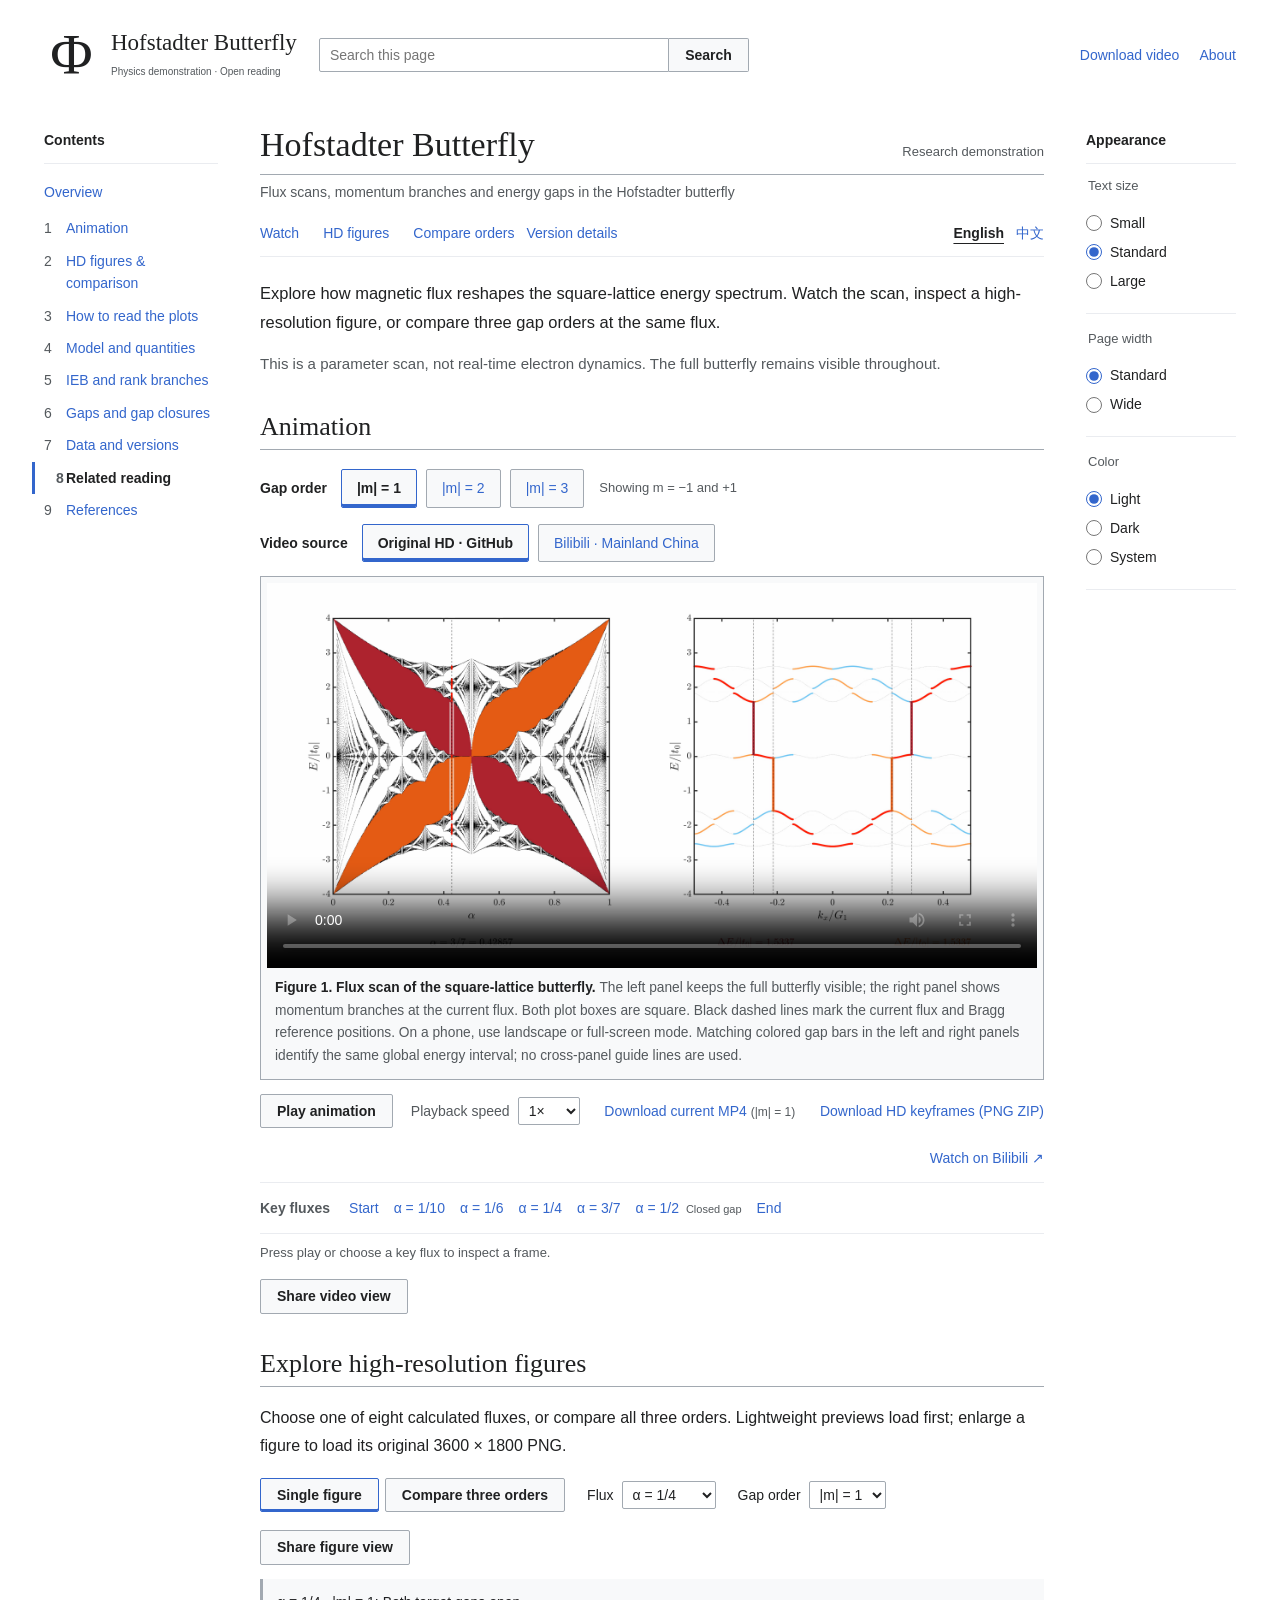
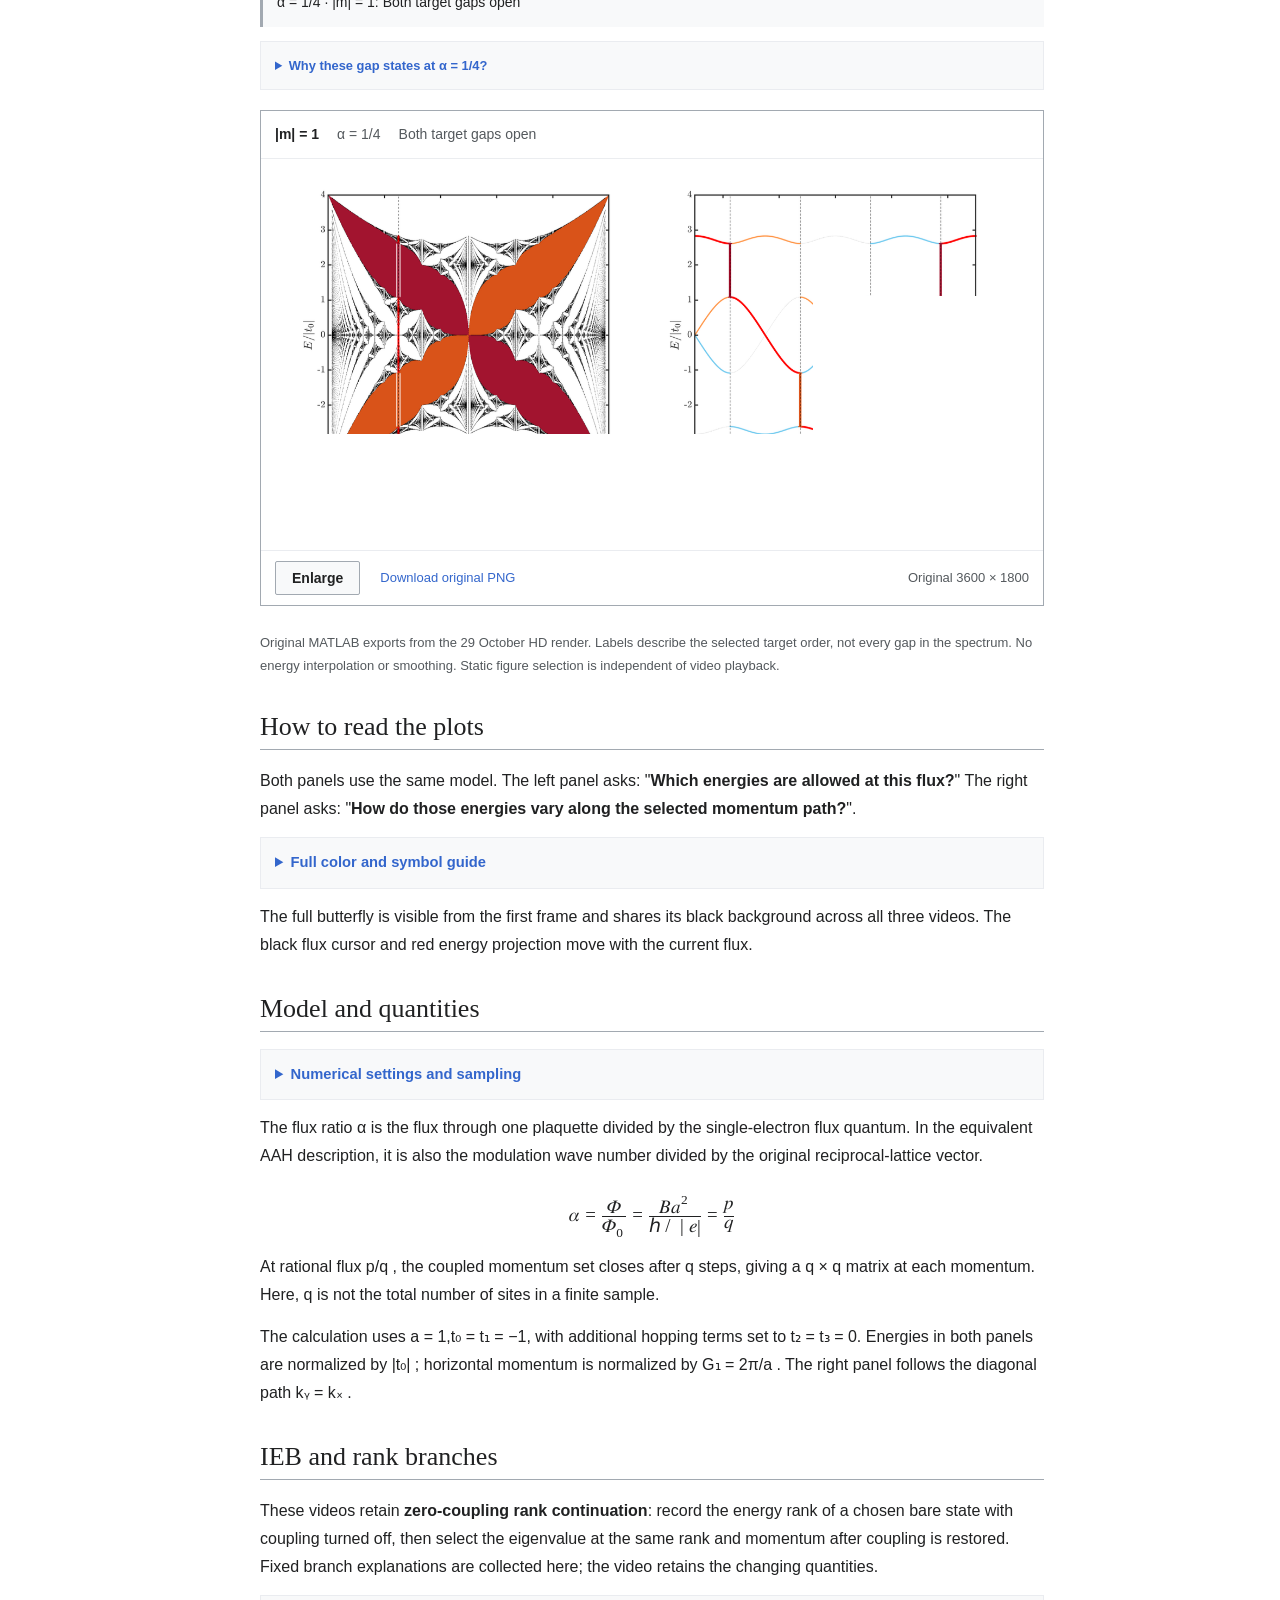
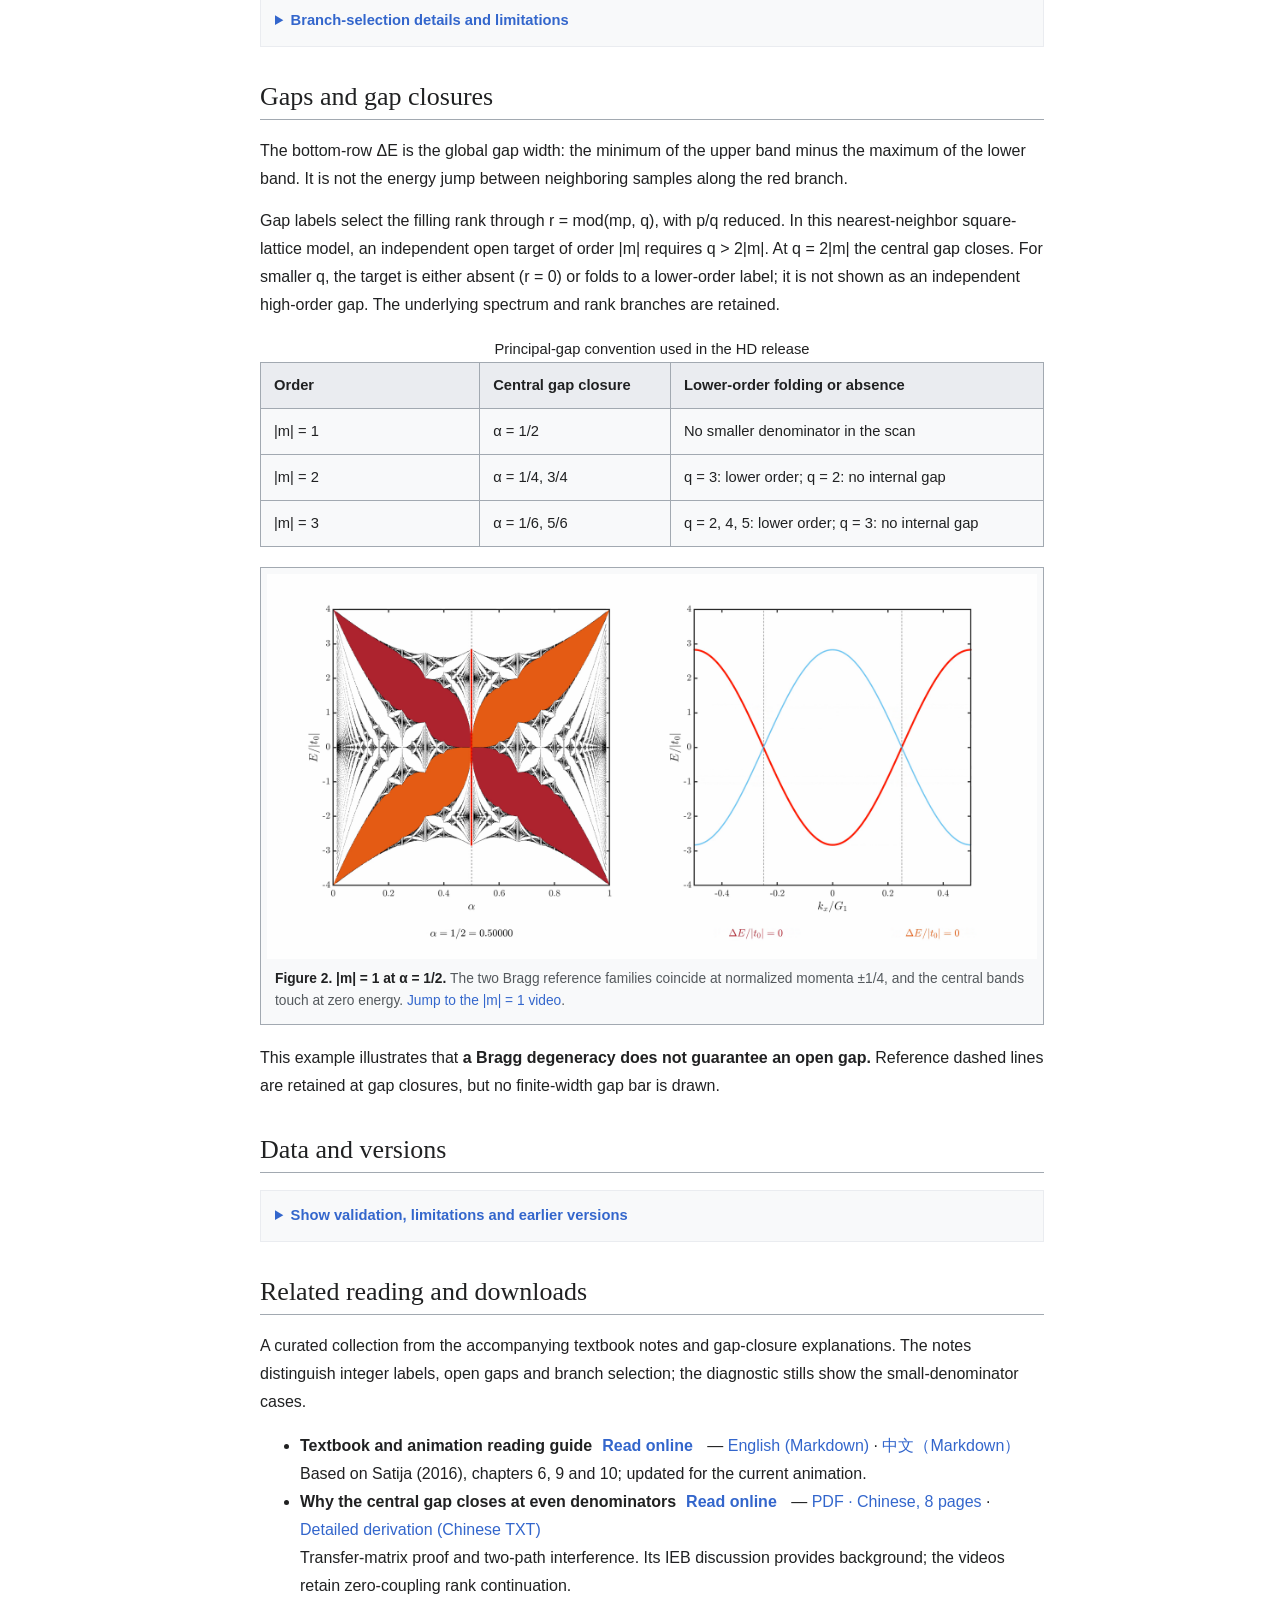
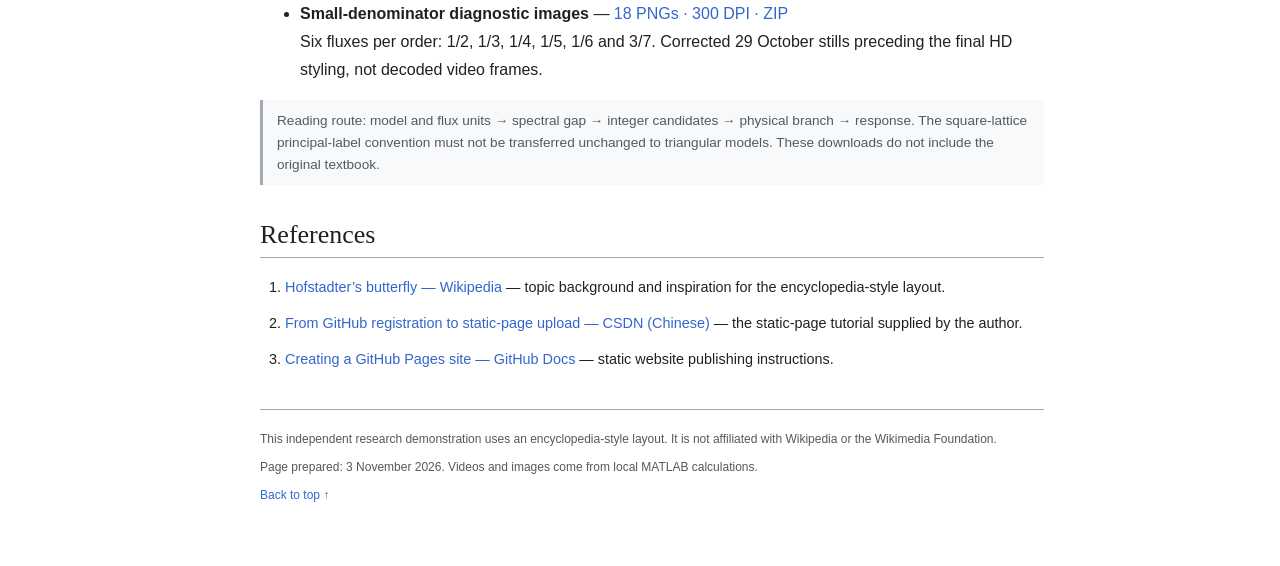
==== commit 45cd4b2b: "Add shareable view snapshots and contextual gap explanations" ====
--- a/index.html
+++ b/index.html
@@ -8,9 +8,9 @@
 <meta content="light dark" name="color-scheme"/>
 <title>Hofstadter Butterfly · Flux Scan</title>
 <link href="assets/favicon.svg" rel="icon" type="image/svg+xml"/>
-<link href="style.css?v=20261103-reading" rel="stylesheet"/>
-<script defer="" src="app.js?v=20261103-reading"></script>
-<link href="index.html" hreflang="en" rel="alternate"/><link href="zh.html" hreflang="zh-CN" rel="alternate"/><link href="explorer.css?v=20261103-reading" rel="stylesheet"/><script defer="" src="explorer.js?v=20261103-reading"></script></head>
+<link href="style.css?v=20261103-share" rel="stylesheet"/>
+<script defer="" src="app.js?v=20261103-share"></script>
+<link href="index.html" hreflang="en" rel="alternate"/><link href="zh.html" hreflang="zh-CN" rel="alternate"/><link href="explorer.css?v=20261103-share" rel="stylesheet"/><script defer="" src="explorer.js?v=20261103-share"></script><script defer="" src="share.js?v=20261103-share"></script></head>
 <body>
 <a class="skip-link" href="#content">Skip to content</a>
 <header class="site-header">
@@ -79,7 +79,7 @@
 <button data-base-time="74.75" data-label="α = 1/2" data-time="75.75" type="button">α = 1/2 <small id="half-flux-state">Closed gap</small></button>
 <button data-base-time="149.35" data-label="End: α = 69/70" data-time="150.35" type="button">End</button>
 </div>
-<p aria-live="polite" class="player-status" id="player-status" role="status">Press play or choose a key flux to inspect a frame.</p><noscript id="bilibili-noscript"><p>Bilibili: <a href="https://www.bilibili.com/video/BV1vL4M6EEs1/">|m| = 1</a> · <a href="https://www.bilibili.com/video/BV12a4M6qE1A/">|m| = 2</a> · <a href="https://www.bilibili.com/video/BV14a4M6qEnJ/">|m| = 3</a></p></noscript>
+<p aria-live="polite" class="player-status" id="player-status" role="status">Press play or choose a key flux to inspect a frame.</p><div class="view-share"><button class="wiki-button" data-share-view="demonstration" type="button">Share video view</button><span aria-live="polite" class="share-status" role="status"></span><div class="share-result" hidden=""><label for="share-demonstration">Link for this snapshot</label><input class="share-url" id="share-demonstration" readonly="" type="text"/><p class="share-note"></p></div></div><noscript id="bilibili-noscript"><p>Bilibili: <a href="https://www.bilibili.com/video/BV1vL4M6EEs1/">|m| = 1</a> · <a href="https://www.bilibili.com/video/BV12a4M6qE1A/">|m| = 2</a> · <a href="https://www.bilibili.com/video/BV14a4M6qEnJ/">|m| = 3</a></p></noscript>
 <noscript><p>JavaScript is disabled. Play the default video or download  <a href="https://github.com/Decimator0715/butterfly-spectrum/releases/download/hd-20261029/butterfly-hd-order-1-20261029.mp4">|m| = 1</a>,<a href="https://github.com/Decimator0715/butterfly-spectrum/releases/download/hd-20261029/butterfly-hd-order-2-20261029.mp4">|m| = 2</a>,<a href="https://github.com/Decimator0715/butterfly-spectrum/releases/download/hd-20261029/butterfly-hd-order-3-20261029.mp4">|m| = 3</a>.</p></noscript>
 </section><section aria-labelledby="explore-heading" data-search="HD image figures compare flux zoom 高清 图片 放大 对比" id="explore">
 <h2 id="explore-heading" tabindex="-1">Explore high-resolution figures</h2>
@@ -87,7 +87,8 @@
 <div class="image-controls"><div aria-label="Figure view" class="image-mode" role="group"><button aria-pressed="true" class="wiki-button" data-image-mode="single" type="button">Single figure</button><button aria-pressed="false" class="wiki-button" data-image-mode="compare" type="button">Compare three orders</button></div>
 <label> Flux <select id="image-flux"><option value="1/70">α = 1/70</option><option value="1/10">α = 1/10</option><option value="1/6">α = 1/6</option><option selected="" value="1/4">α = 1/4</option><option value="1/3">α = 1/3</option><option value="3/7">α = 3/7</option><option value="1/2">α = 1/2</option><option value="69/70">α = 69/70</option></select></label><label id="image-order-label">Gap order <select id="image-order"><option value="1">|m| = 1</option><option value="2">|m| = 2</option><option value="3">|m| = 3</option></select></label></div>
 <div hidden="" id="linked-entry"><button class="wiki-button" id="linked-enlarge" type="button">Linked zoom · three orders</button><p class="image-provenance">Zoom or pan any figure to inspect the same image region in all three orders. Original PNGs load when you open linked zoom.</p></div>
-<p aria-live="polite" class="comparison-note" id="comparison-note" role="status">α = 1/4 · |m| = 1: both target gaps open.</p>
+<div class="view-share"><button class="wiki-button" data-share-view="explore" type="button">Share figure view</button><span aria-live="polite" class="share-status" role="status"></span><div class="share-result" hidden=""><label for="share-explore">Link for this snapshot</label><input class="share-url" id="share-explore" readonly="" type="text"/><p class="share-note"></p></div></div><p aria-live="polite" class="comparison-note" id="comparison-note" role="status">α = 1/4 · |m| = 1: both target gaps open.</p>
+<details class="technical-disclosure" id="flux-explanation"><summary id="flux-explanation-title">Why these gap states?</summary><p id="flux-explanation-scope"></p><ul id="flux-explanation-items"></ul><p id="flux-explanation-limit"></p><a href="central-gap.html#section-3">Central-gap proof</a> · <a href="central-gap.html#section-4">Integer-label correspondence</a> · <a href="reading-guide.html#section-3">Direct separation versus global gap</a></details>
 <div class="keyframe-list"><figure class="keyframe-card" data-image-order="1">
 <figcaption><strong>|m| = 1</strong> <span class="keyframe-flux">α = 1/4</span> <span class="keyframe-status">Both target gaps open</span></figcaption>
 <a aria-label="Enlarge figure |m| = 1, α = 1/4" class="image-open" href="assets/keyframes/m1-alpha-1-4.png"><img alt="|m| = 1, α = 1/4; Both target gaps open" height="720" loading="lazy" src="assets/keyframes/previews/m1-alpha-1-4.webp" width="1440"/></a>
--- a/explorer.css
+++ b/explorer.css
@@ -36,3 +36,8 @@
 @media(max-width:500px){#linked-dialog{padding:8px;width:98vw;max-width:98vw;height:96dvh;max-height:96dvh}.linked-pane-heading{gap:6px;font-size:11px;min-height:25px}.linked-panes{gap:6px}#linked-dialog .zoom-help{font-size:11px}}
 @media print{#linked-entry,#linked-dialog{display:none!important}}
 .online-reading-link{display:inline-block;margin:0 10px;font-weight:600}
+.view-share{display:flex;flex-wrap:wrap;align-items:center;gap:10px 16px;margin:14px 0;font-size:13px}
+.share-status{color:var(--muted)}.share-result{flex-basis:100%;min-width:0}.share-result label{display:block;margin-bottom:4px}
+.share-url{box-sizing:border-box;width:100%;padding:8px;border:1px solid var(--border);background:var(--background);color:var(--text);font-size:13px}.share-note{margin:5px 0 0;color:var(--muted);font-size:12px}
+#flux-explanation{font-size:14px;line-height:1.8}#flux-explanation-items li{margin-bottom:10px}
+@media print{.view-share{display:none!important}}
